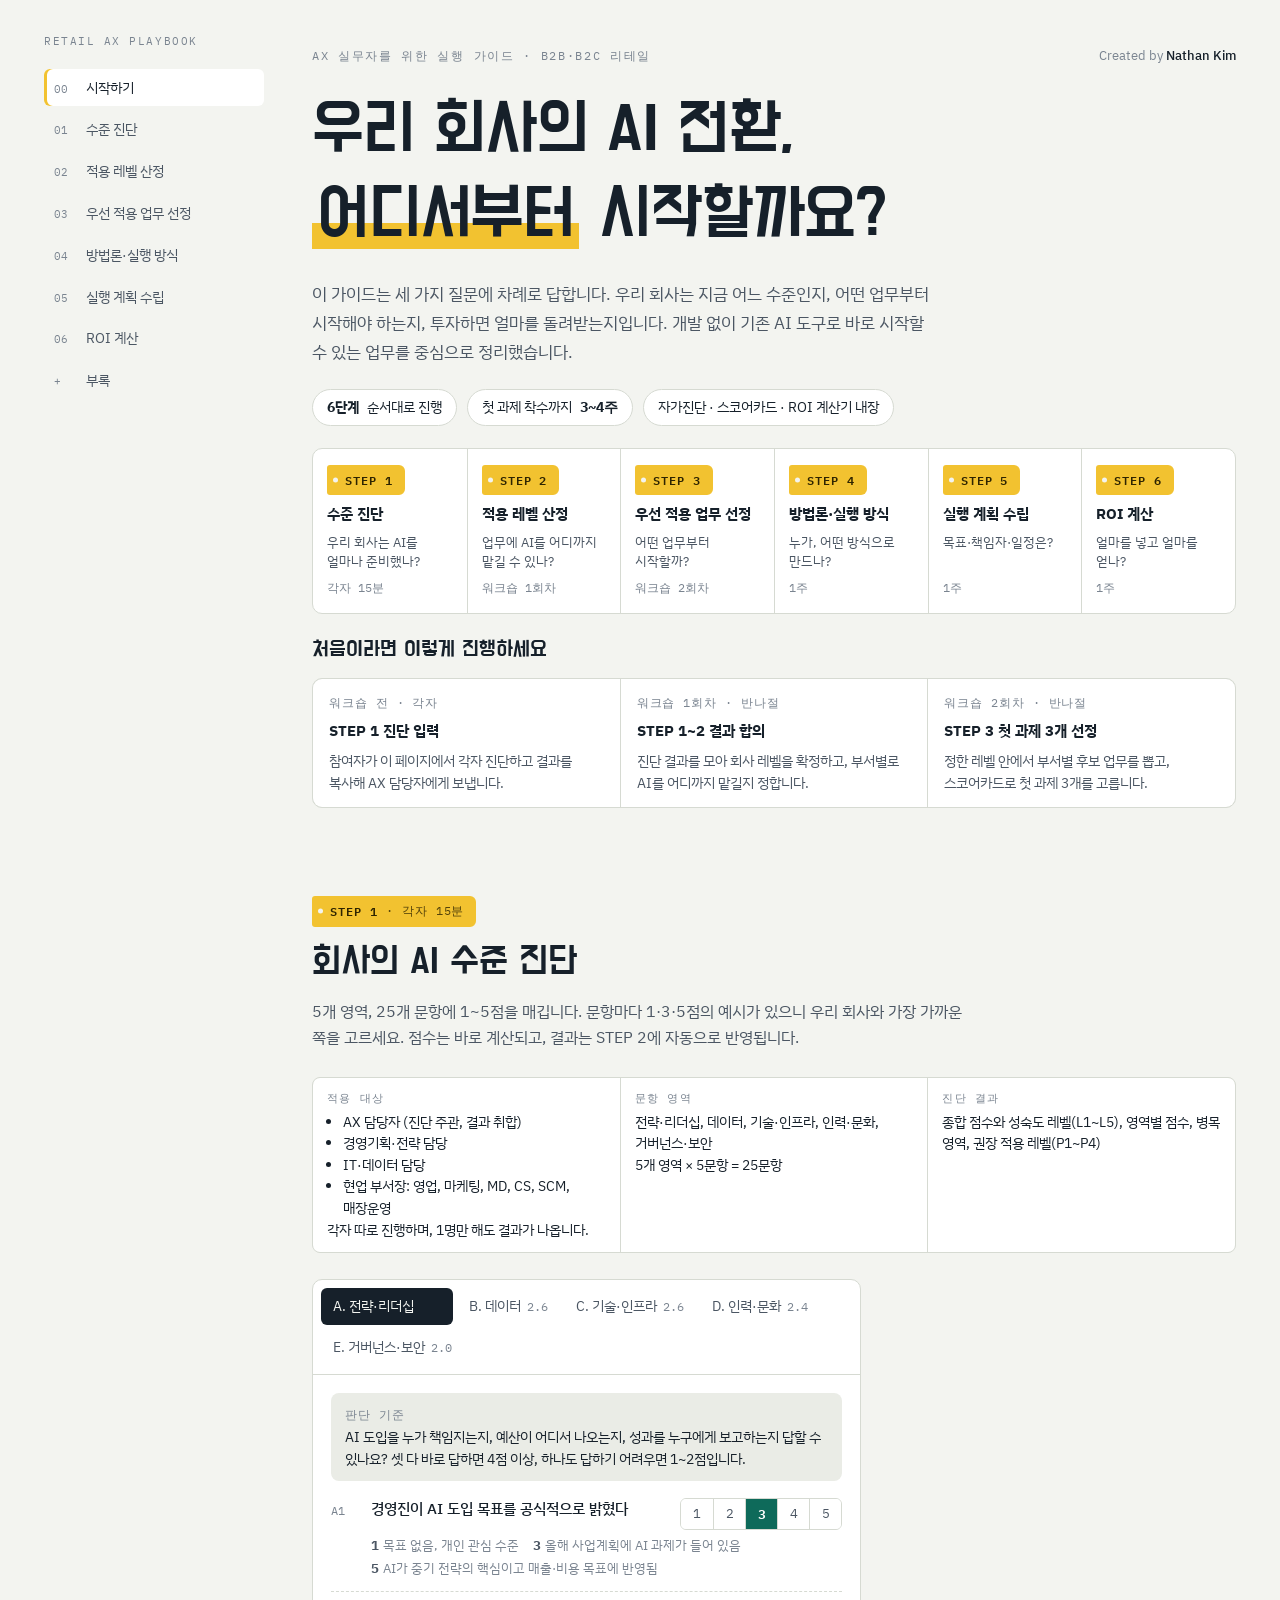
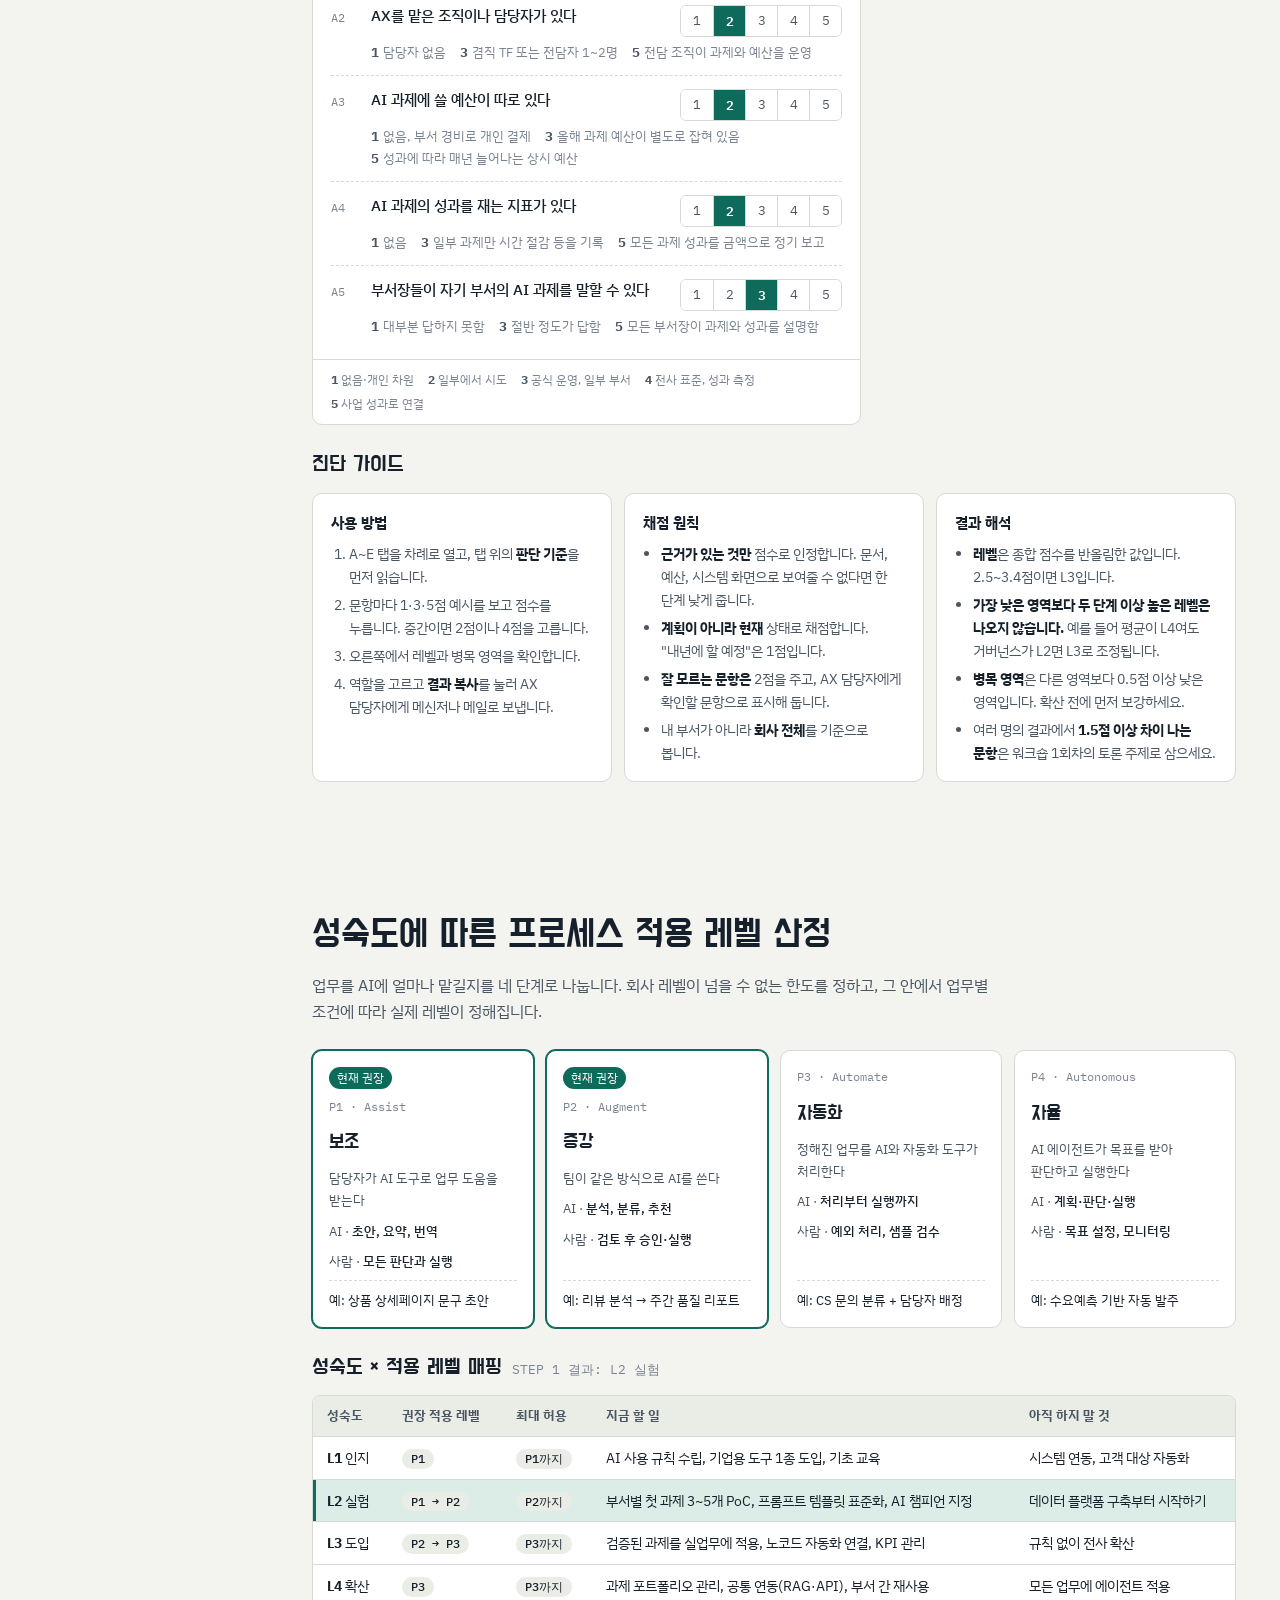
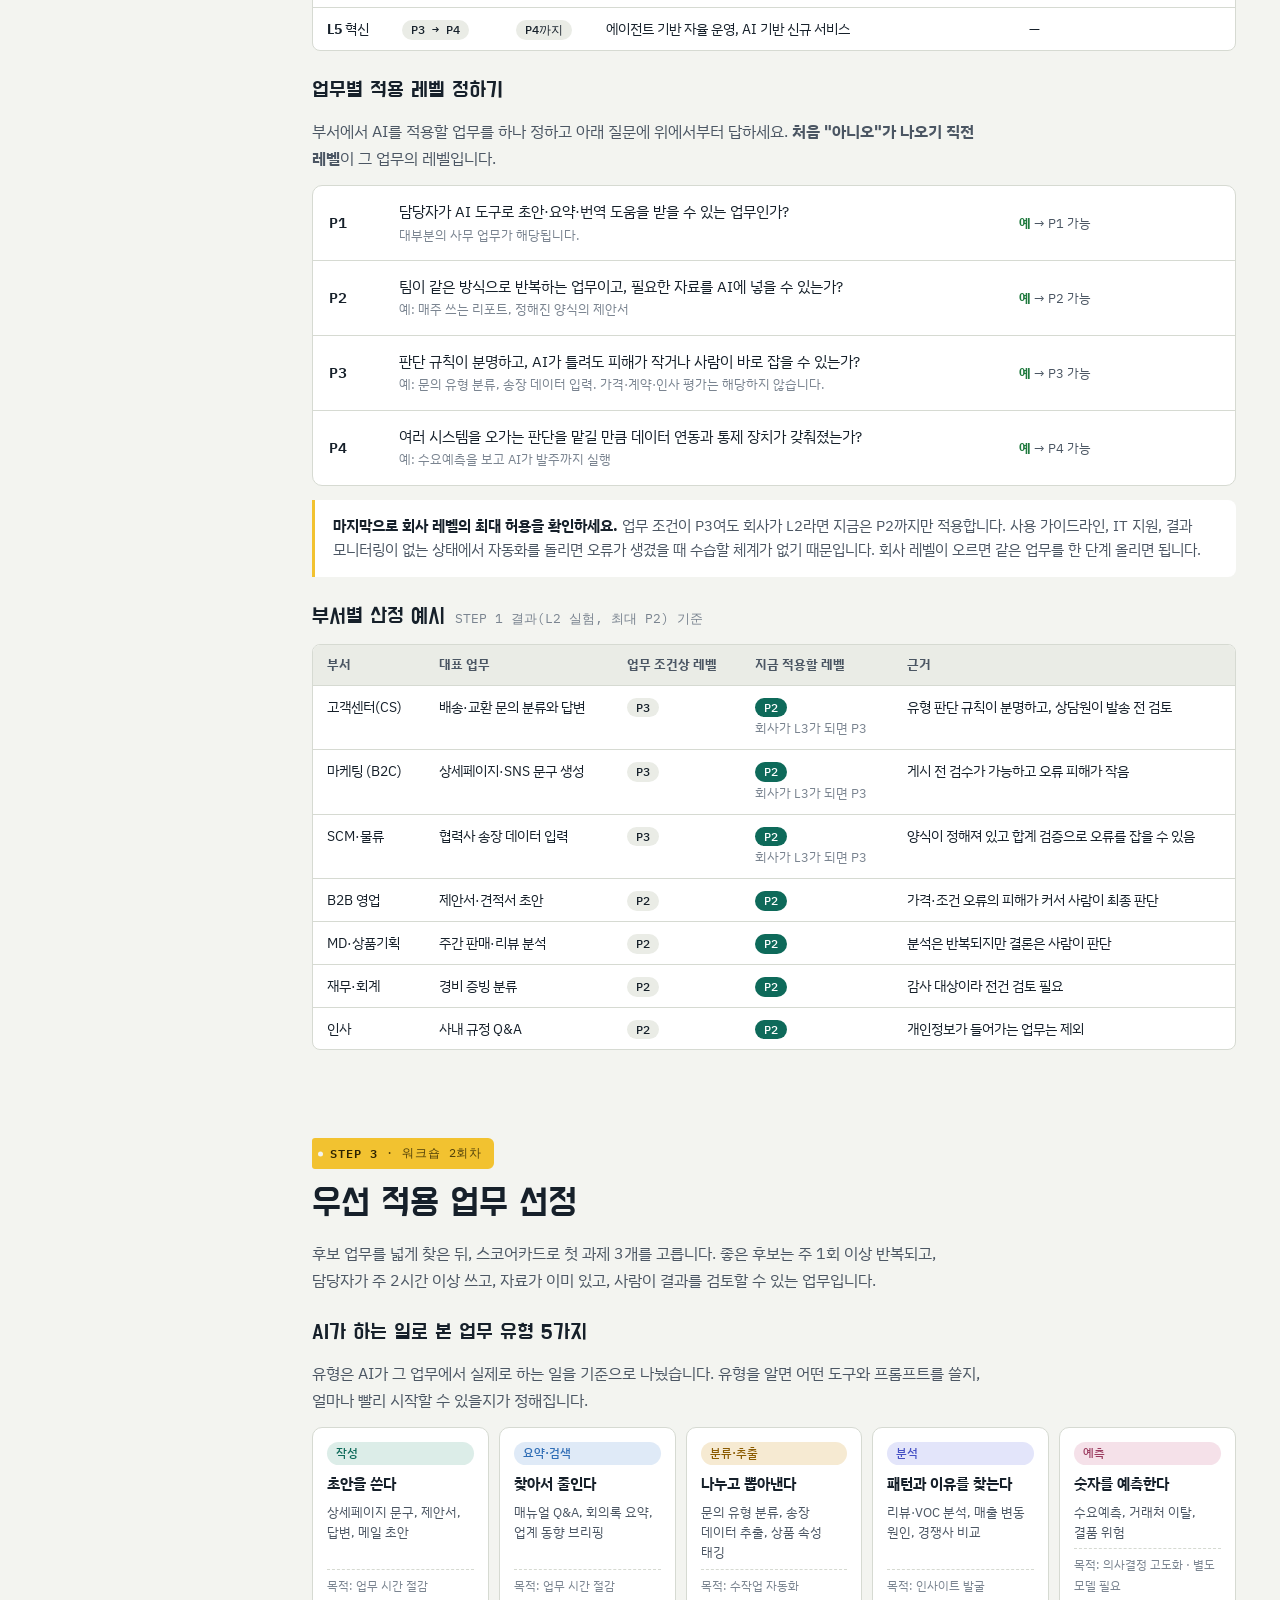
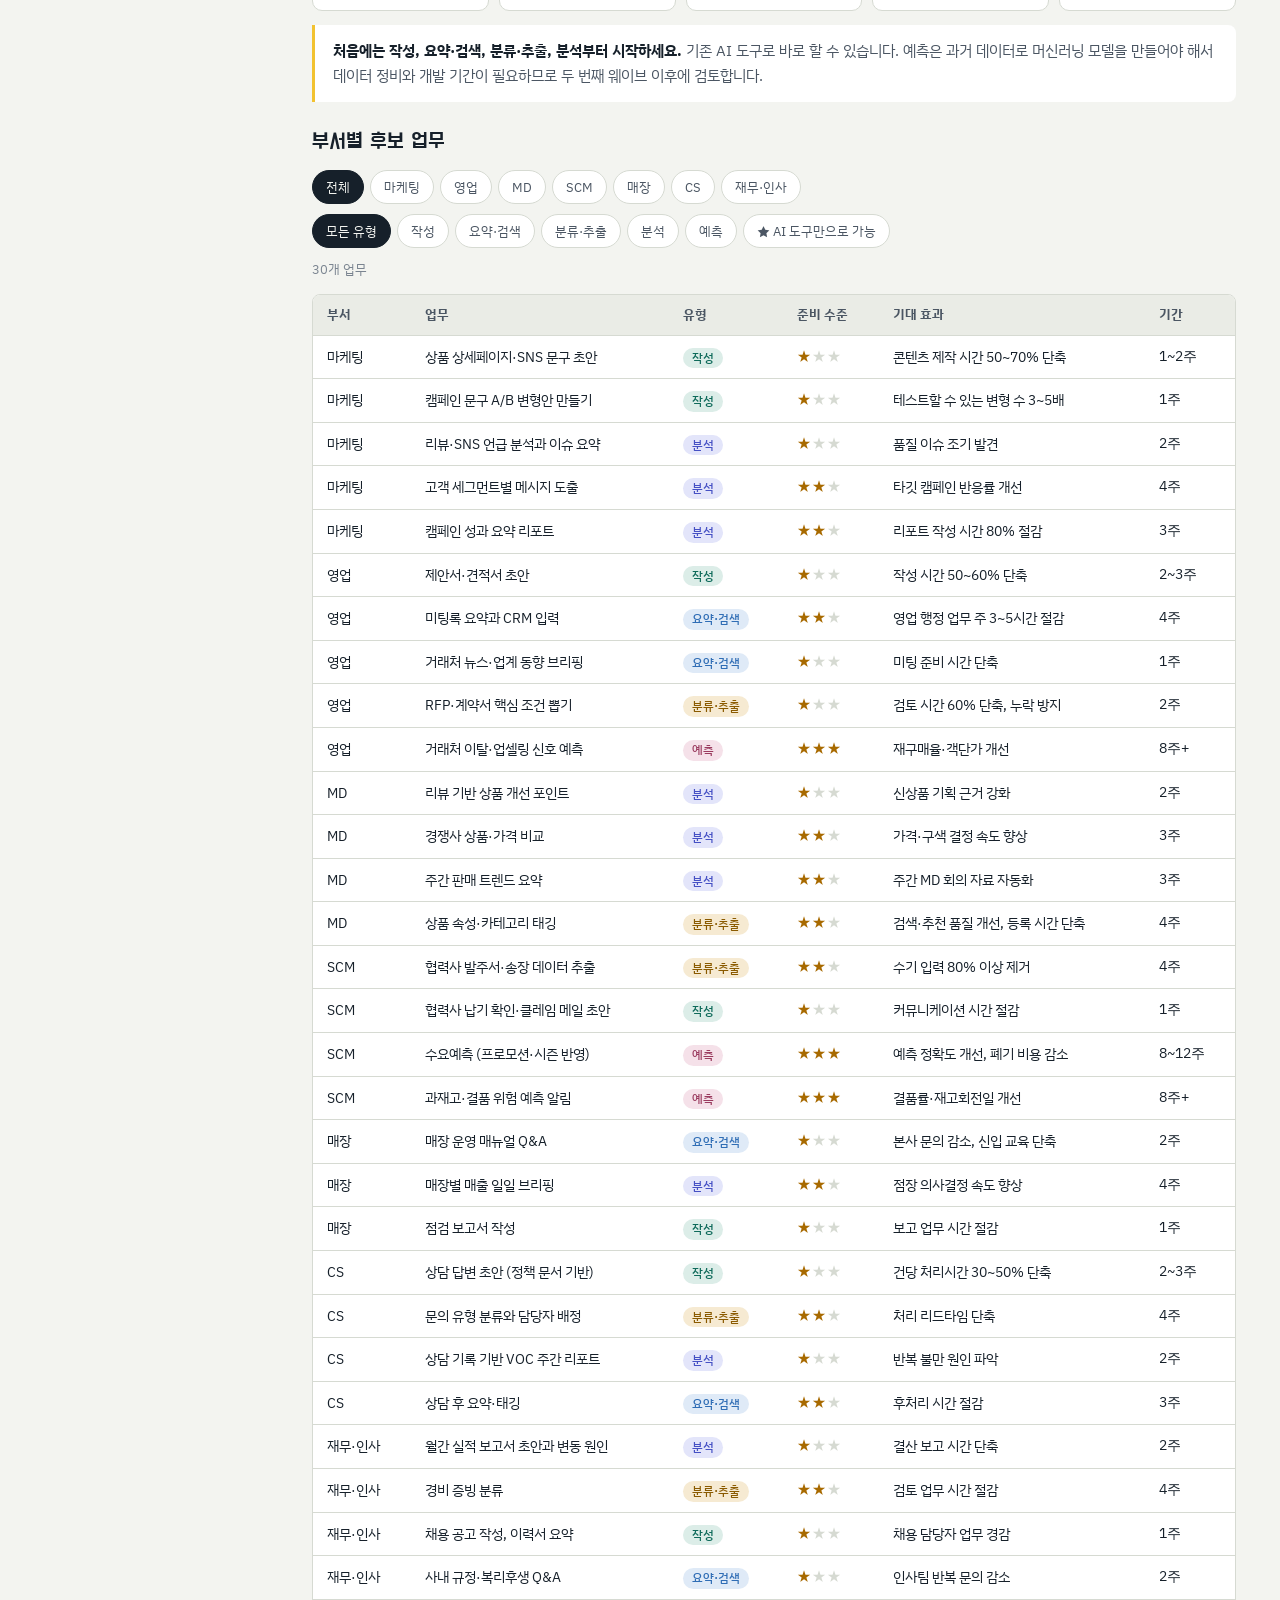
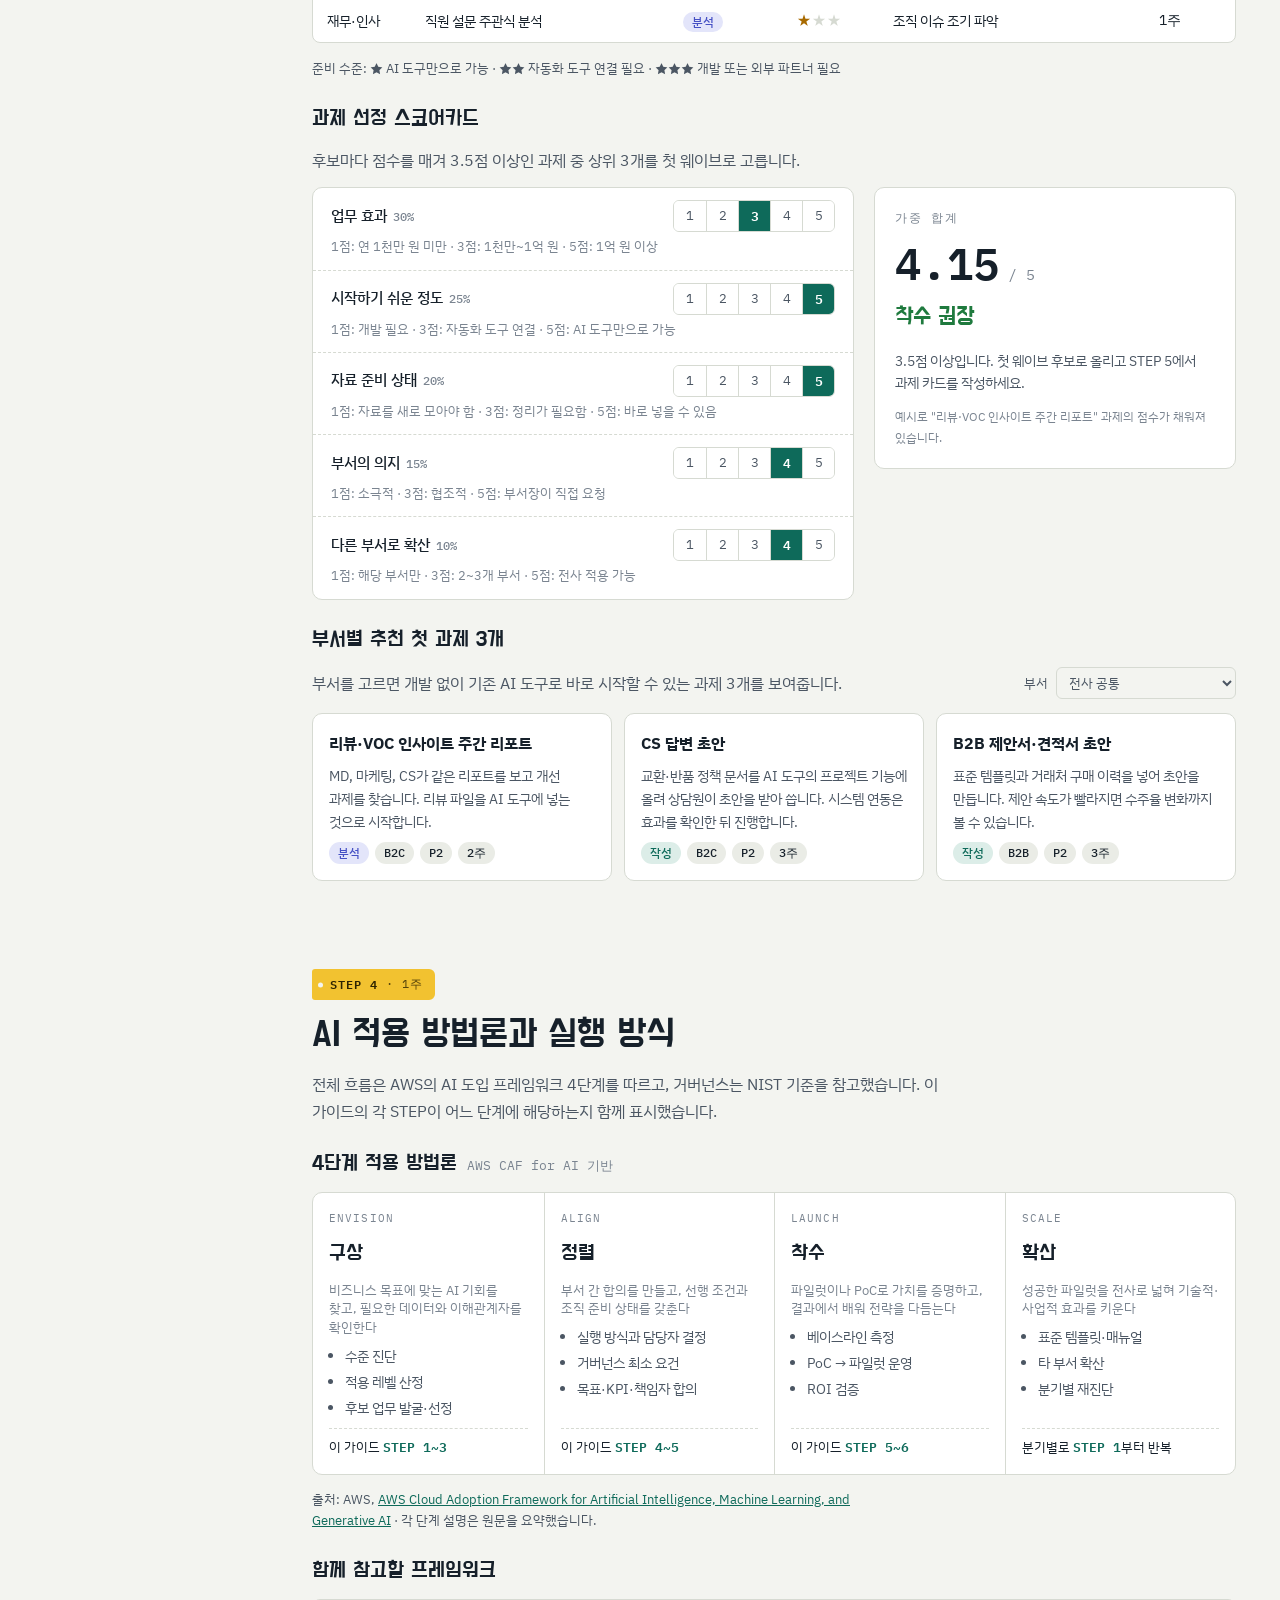
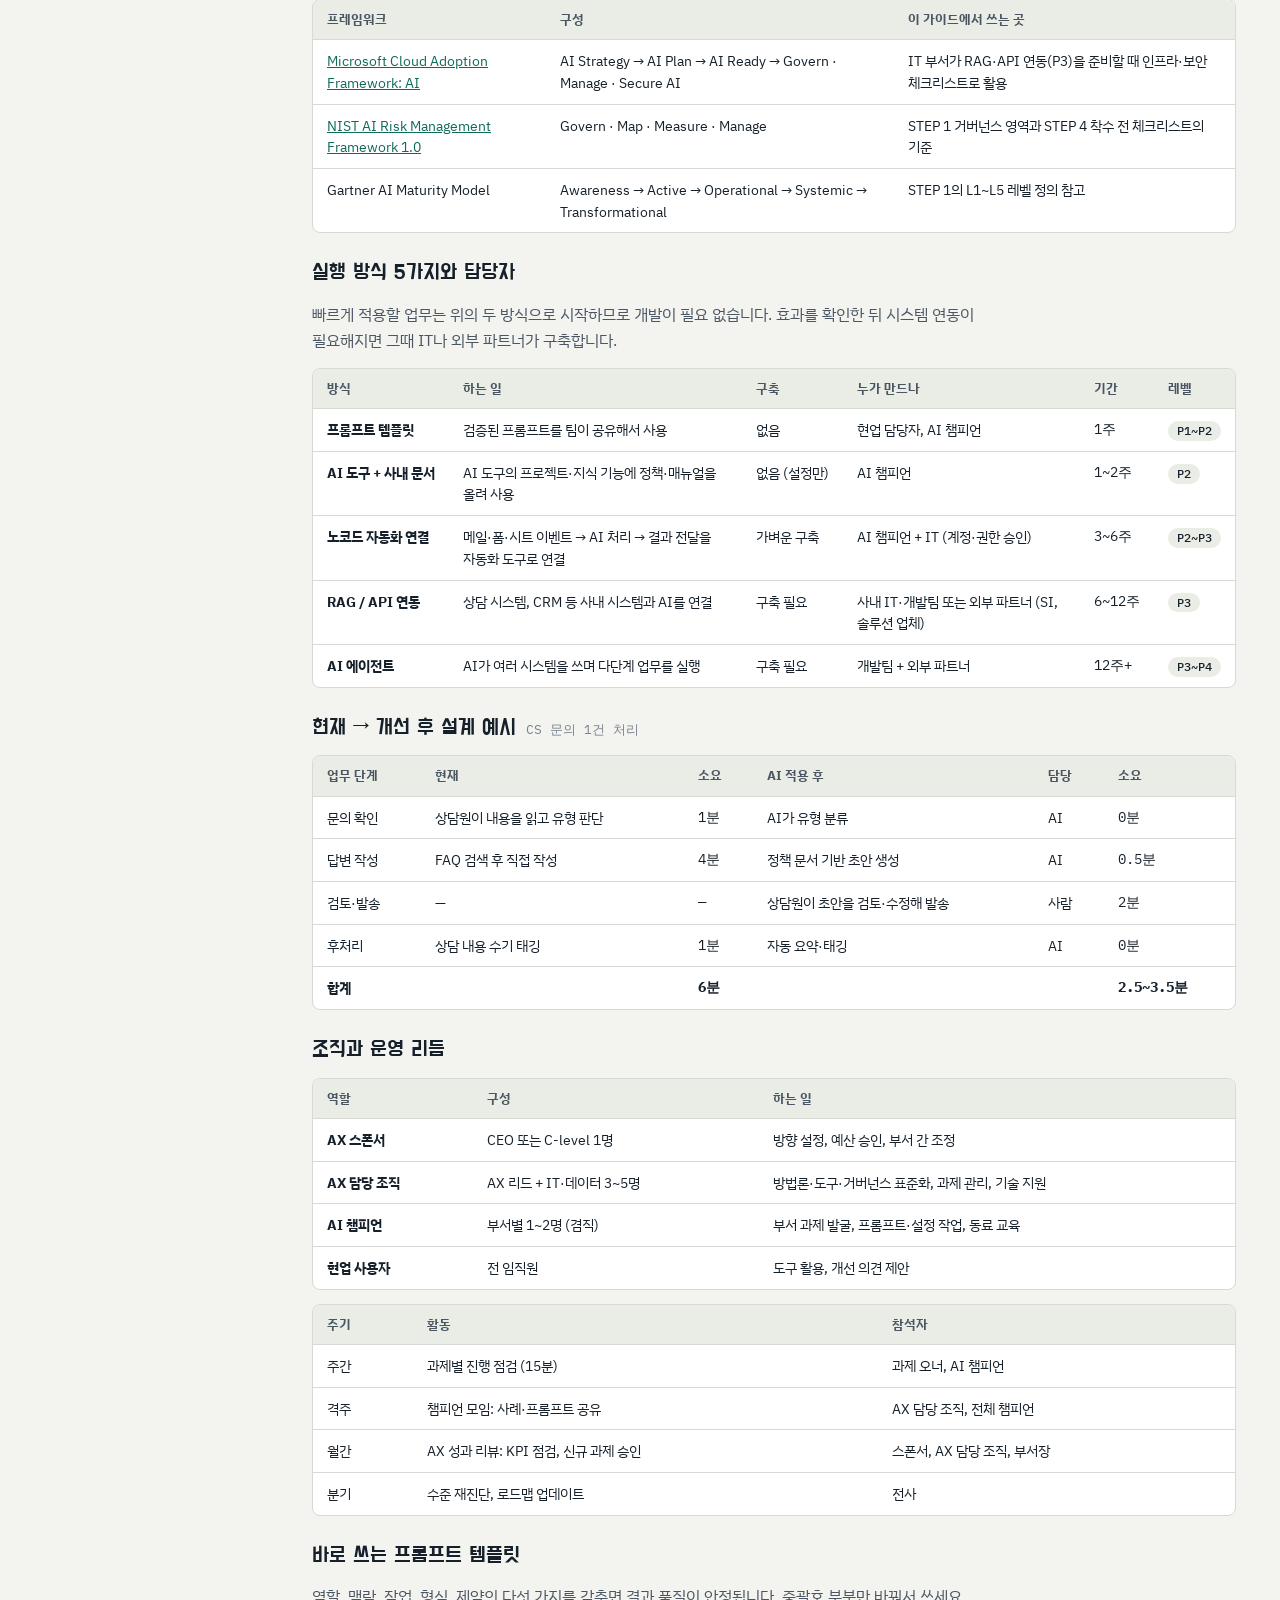
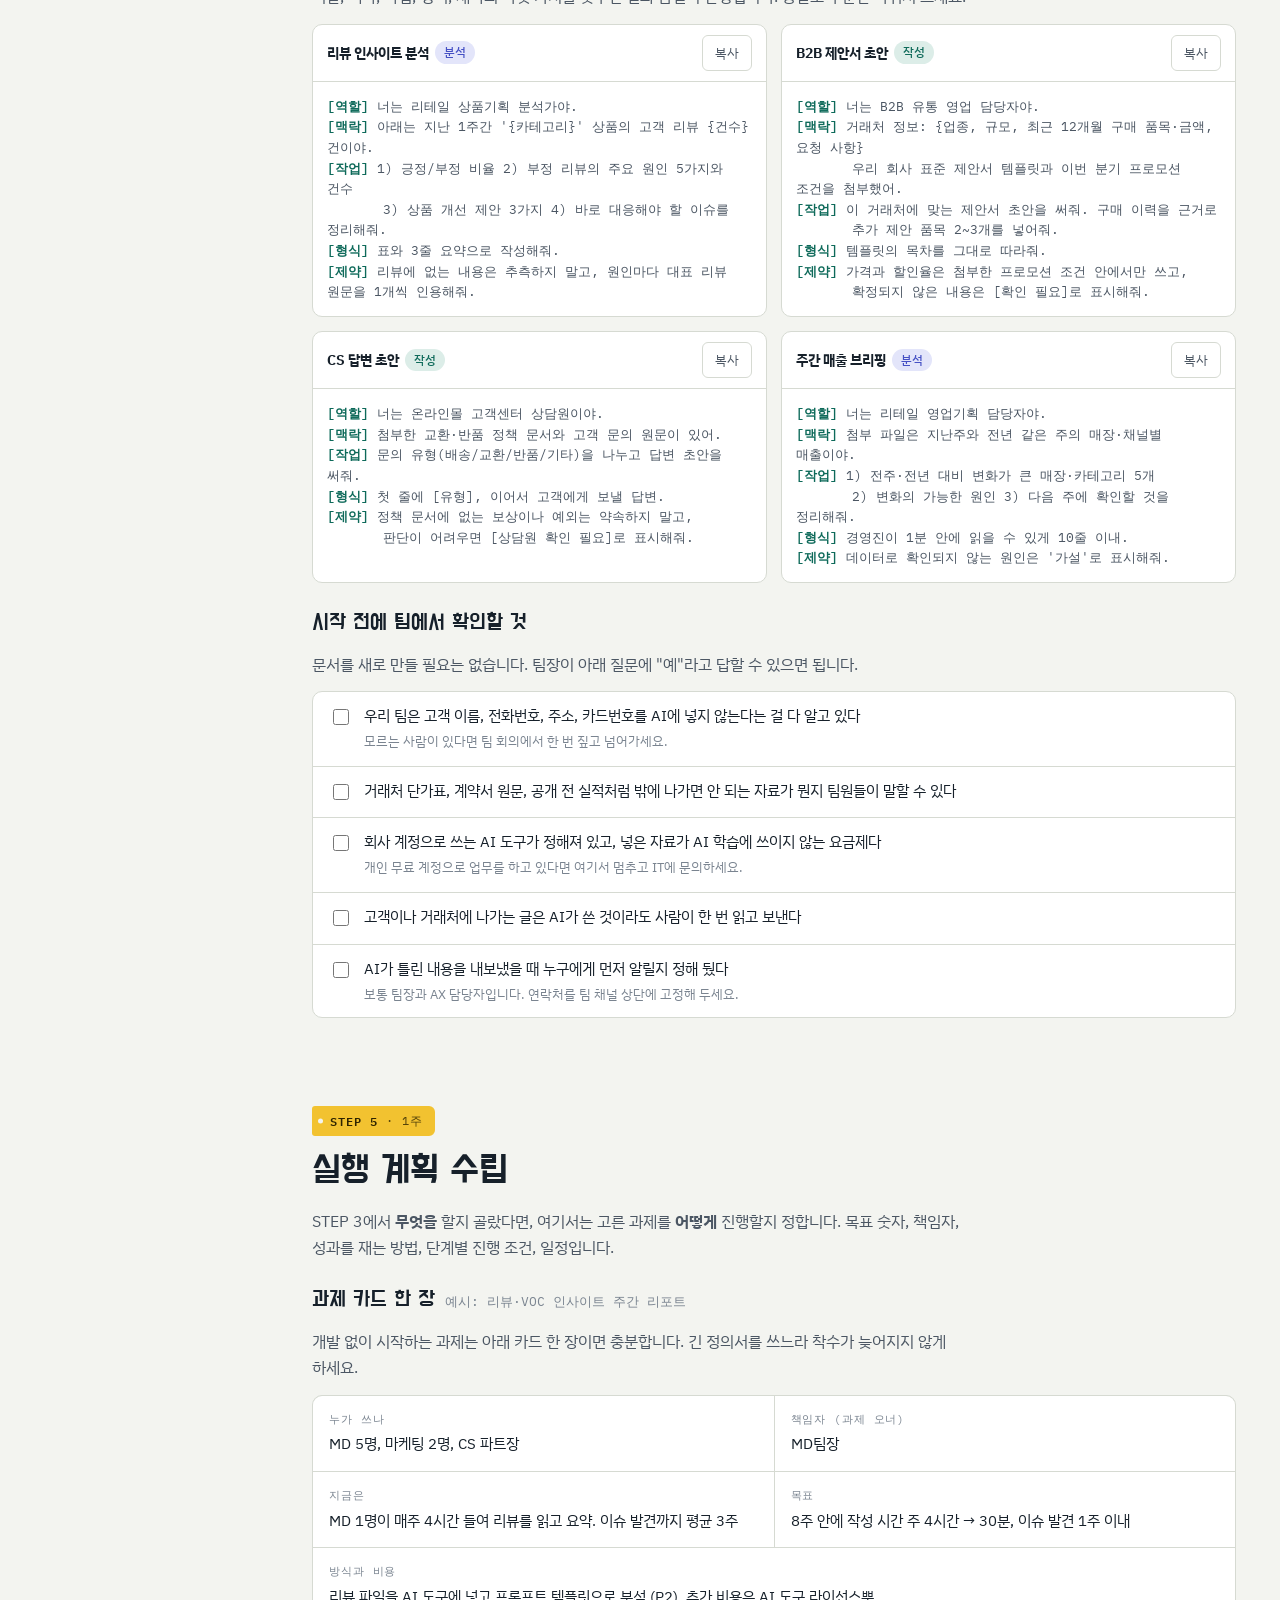
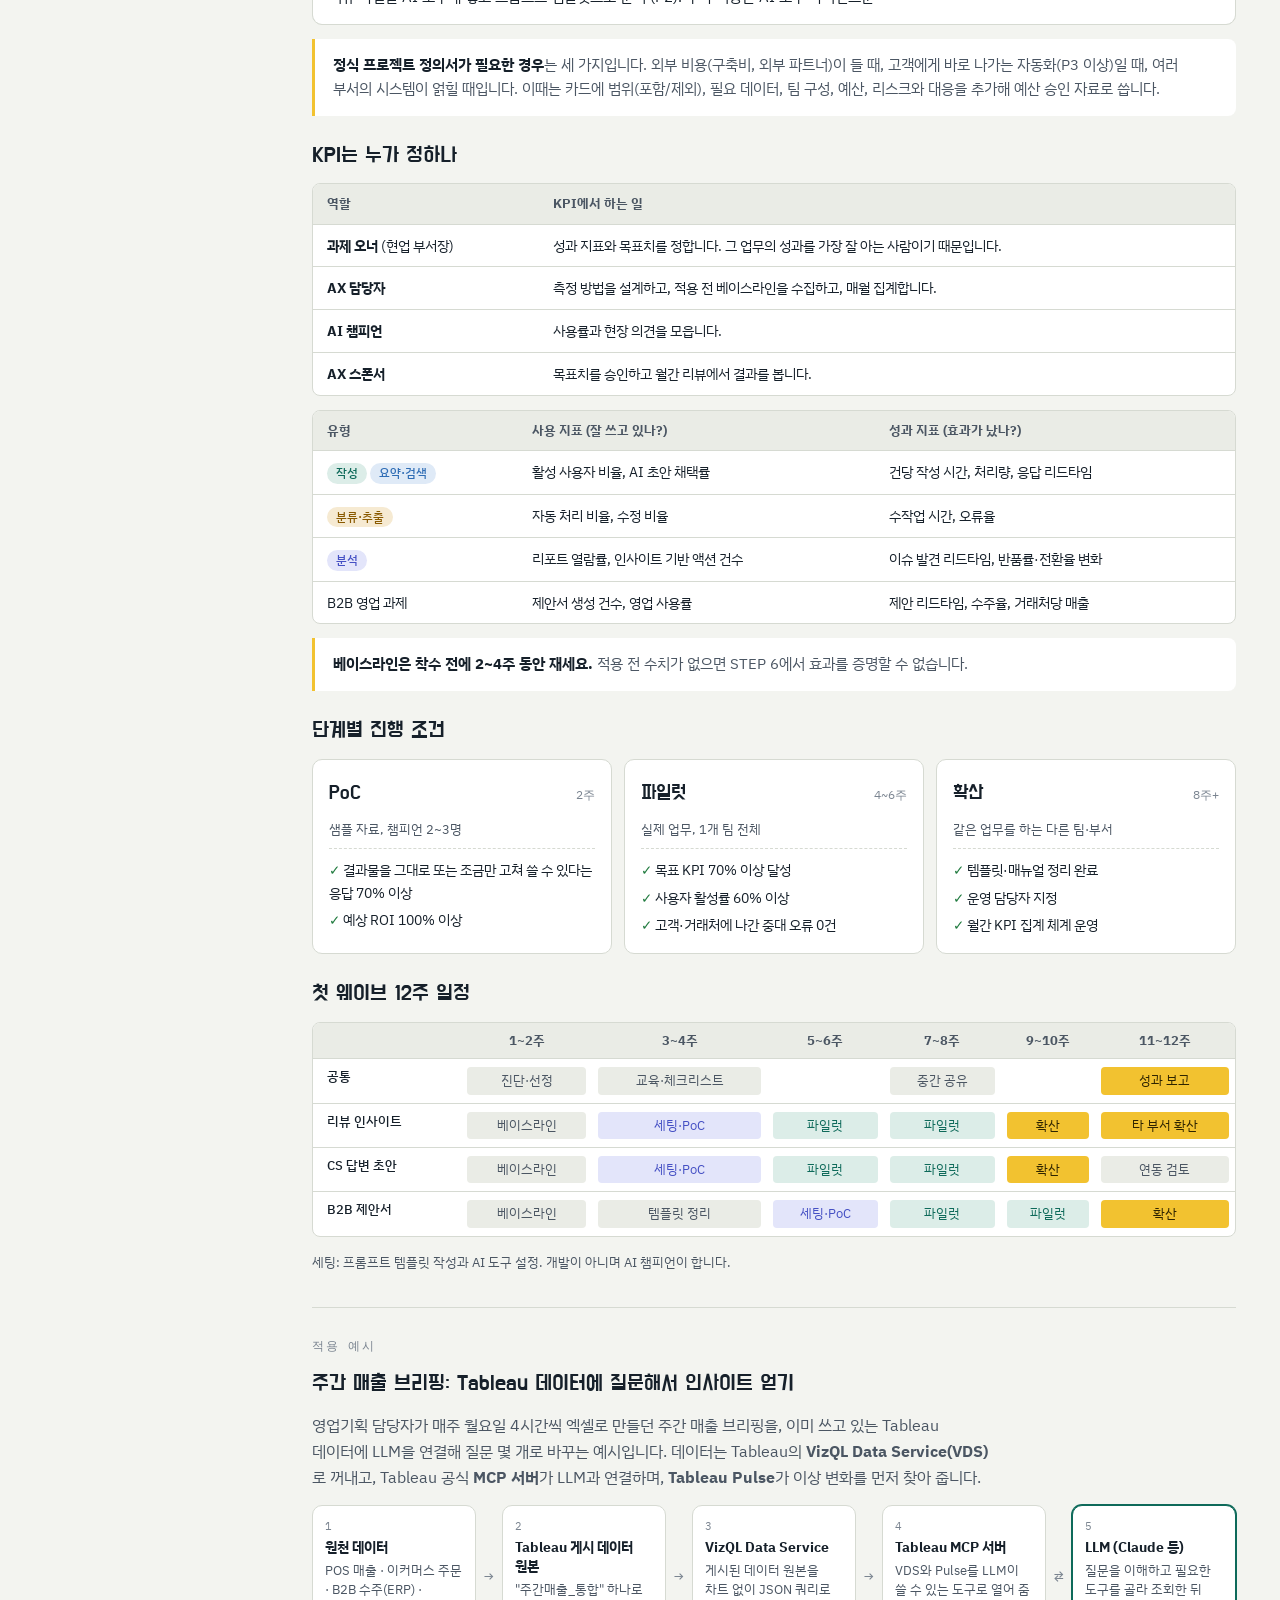
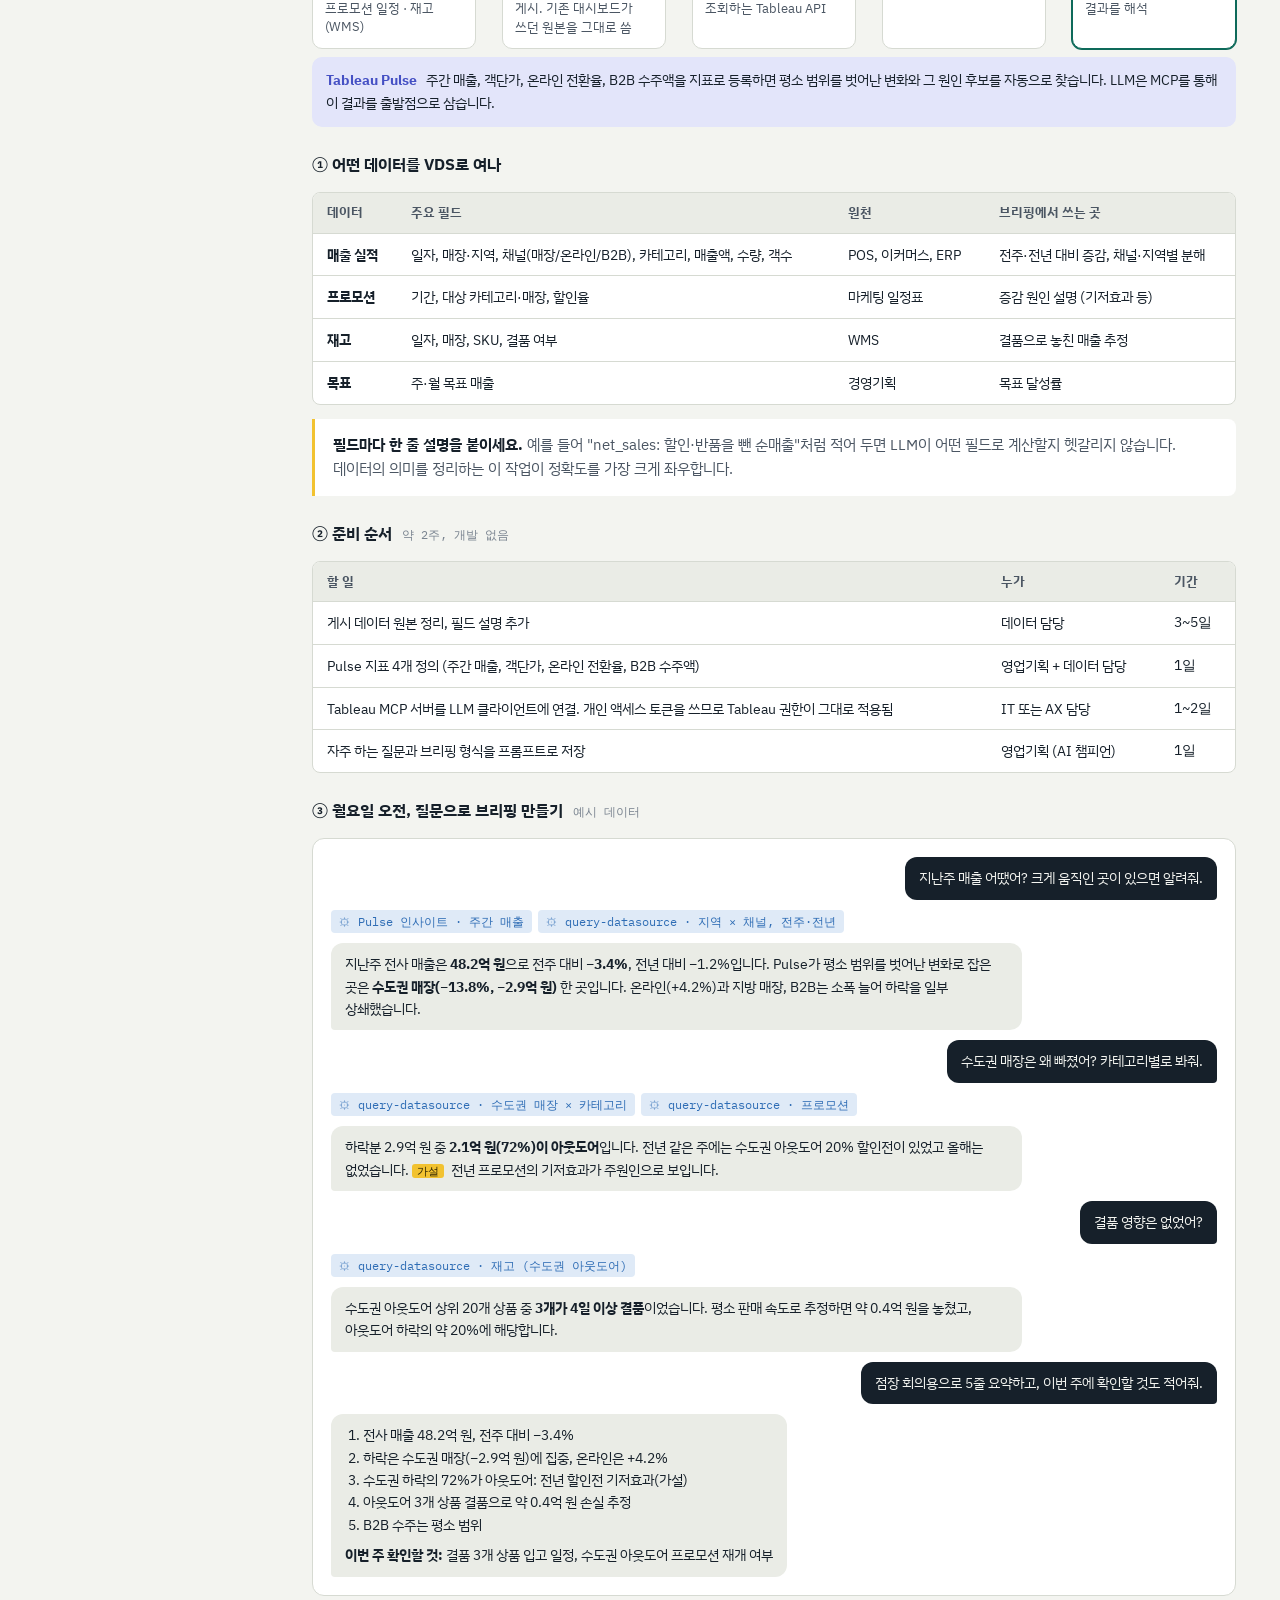
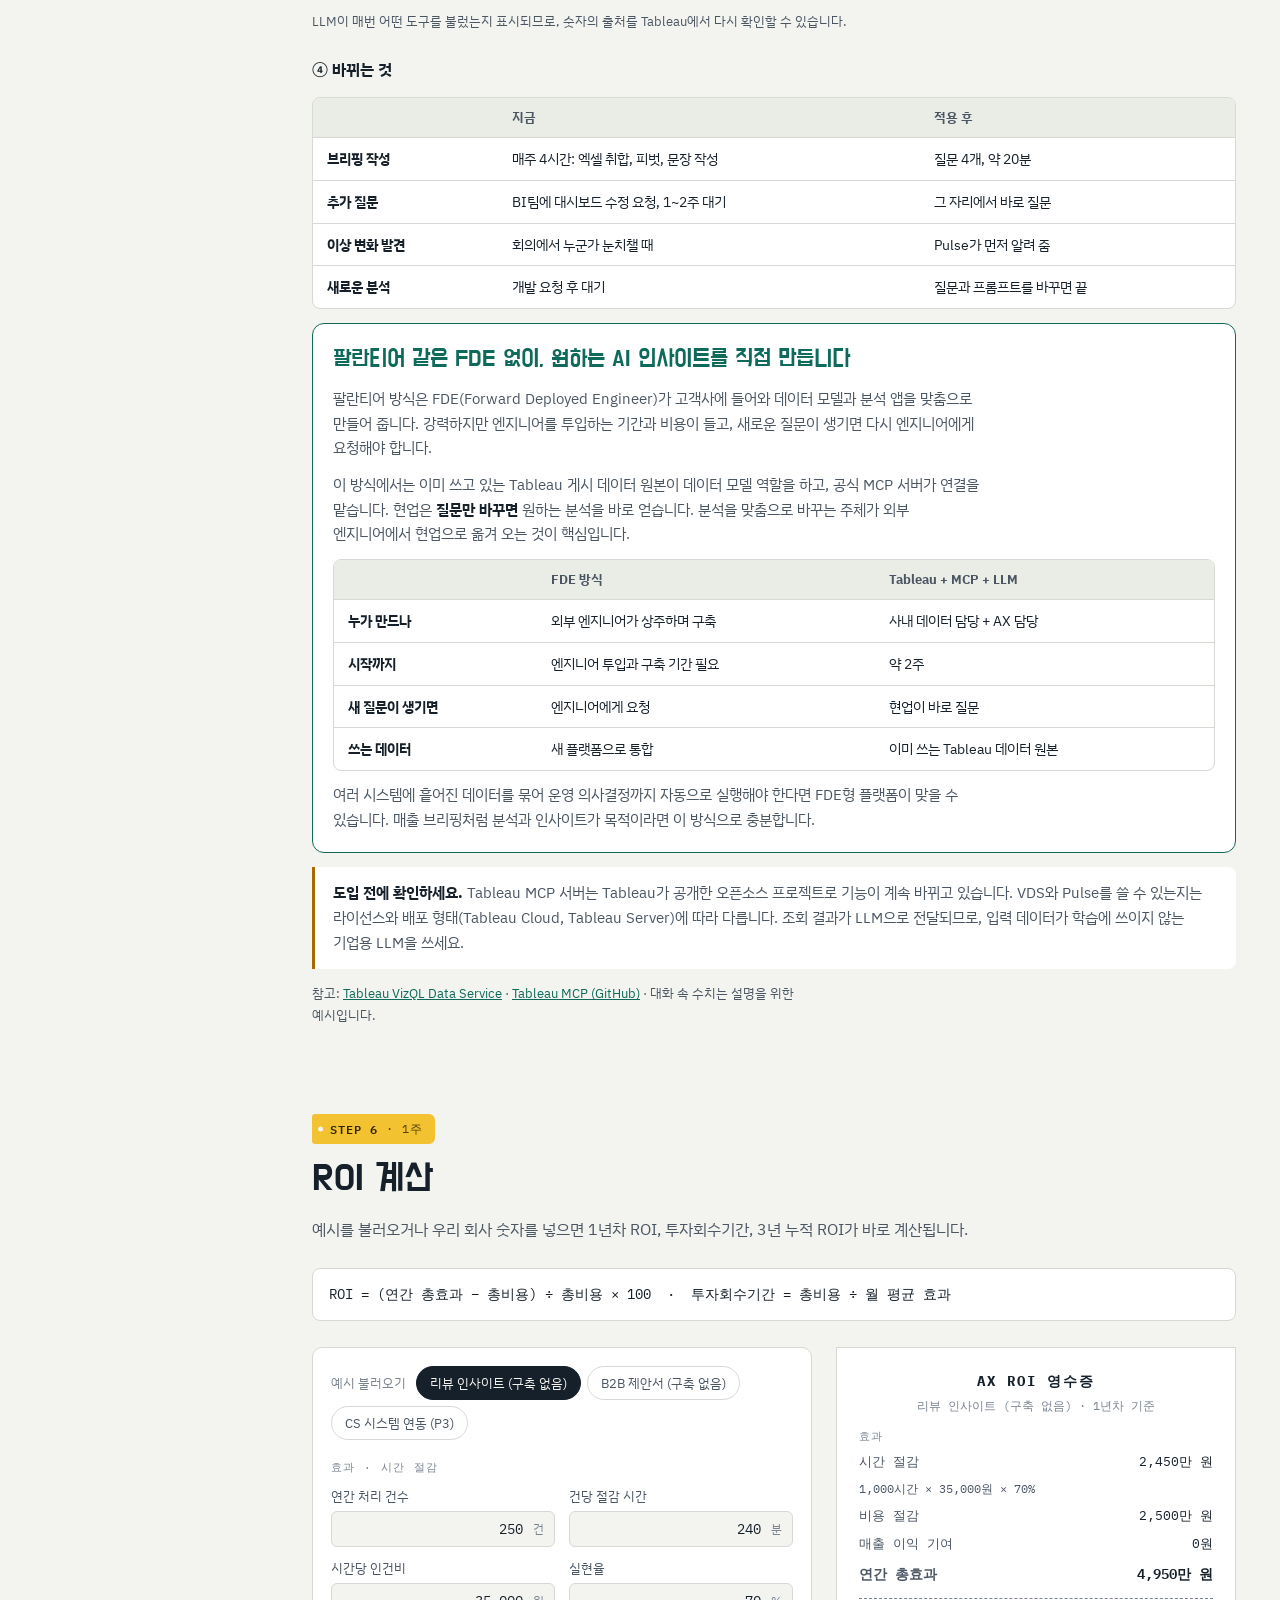
==== index.html @ a4c42c4a "Add retail AX playbook page Co-Authored-By: Claude Opus 5.5 <noreply@anthropic.com>" ====
<!doctype html>
<html lang="ko">
<head>
<meta charset="utf-8">
<meta name="viewport" content="width=device-width,initial-scale=1,viewport-fit=cover">
<meta name="description" content="B2B·B2C 리테일 기업의 AX 실무자를 위한 6단계 실행 가이드: 수준 진단, 적용 레벨, 우선 적용 업무, 방법론, 실행 계획, ROI 계산">
<meta name="author" content="Nathan Kim">
<style>:root{color-scheme:light;padding-top:env(safe-area-inset-top,0px);padding-bottom:env(safe-area-inset-bottom,0px)}body{margin:0}img{max-width:100%}[hidden]{display:none!important}</style>
<title>리테일 AX 플레이북</title>
<link rel="preconnect" href="https://fonts.googleapis.com">
<link rel="preconnect" href="https://fonts.gstatic.com" crossorigin>
<link rel="stylesheet" href="https://fonts.googleapis.com/css2?family=Do+Hyeon&family=IBM+Plex+Mono:wght@400;600&family=IBM+Plex+Sans+KR:wght@400;500;700&display=swap">
<style>
:root{
  --bg:#F3F4F0; --surface:#FFFFFF; --surface-2:#EAECE6;
  --ink:#16202A; --ink-2:#4B5663; --ink-3:#7A8490; --line:#D6DAD2;
  --accent:#0E6A5A; --accent-ink:#FFFFFF; --accent-soft:#DCEDE8;
  --tag:#F2C230; --tag-ink:#2E2400;
  --c1:#0E6A5A; --c1s:#DCEDE8;
  --c2:#2F6DB5; --c2s:#DFEAF7;
  --c3:#8A5A00; --c3s:#F6EAD2;
  --c4:#4550C4; --c4s:#E3E5FA;
  --c5:#9A3A5E; --c5s:#F5E1E9;
  --good:#1F7A3E; --warn:#A86A00; --bad:#B3362B;
  --receipt:#FFFFFF;
  --display:"Do Hyeon","IBM Plex Sans KR","Apple SD Gothic Neo","Malgun Gothic",sans-serif;
  --body:"IBM Plex Sans KR","Apple SD Gothic Neo","Malgun Gothic",system-ui,sans-serif;
  --mono:"IBM Plex Mono",ui-monospace,"SFMono-Regular",Menlo,monospace;
}
@media (prefers-color-scheme: dark){
  :root:not([data-theme="light"]){
    color-scheme:dark;
    --bg:#0F151B; --surface:#161F28; --surface-2:#1D2833;
    --ink:#E6EBEE; --ink-2:#A3AEB8; --ink-3:#77838E; --line:#2A3642;
    --accent:#4CC2A6; --accent-ink:#06201A; --accent-soft:#143530;
    --tag:#E6B82A; --tag-ink:#231B00;
    --c1:#4CC2A6; --c1s:#143530; --c2:#7DB2F0; --c2s:#1B2E45; --c3:#E0B156; --c3s:#3A2C12; --c4:#9199F2; --c4s:#23284F; --c5:#EB8FB2; --c5s:#3D1F2B;
    --good:#5CC47D; --warn:#E0A43A; --bad:#EF7A6E;
    --receipt:#1A232C;
  }
}
:root[data-theme="dark"]{
  color-scheme:dark;
  --bg:#0F151B; --surface:#161F28; --surface-2:#1D2833;
  --ink:#E6EBEE; --ink-2:#A3AEB8; --ink-3:#77838E; --line:#2A3642;
  --accent:#4CC2A6; --accent-ink:#06201A; --accent-soft:#143530;
  --tag:#E6B82A; --tag-ink:#231B00;
  --c1:#4CC2A6; --c1s:#143530; --c2:#7DB2F0; --c2s:#1B2E45; --c3:#E0B156; --c3s:#3A2C12; --c4:#9199F2; --c4s:#23284F; --c5:#EB8FB2; --c5s:#3D1F2B;
  --good:#5CC47D; --warn:#E0A43A; --bad:#EF7A6E;
  --receipt:#1A232C;
}
*{box-sizing:border-box}
body{background:var(--bg);color:var(--ink);font-family:var(--body);font-size:15.5px;line-height:1.7;word-break:keep-all;overflow-wrap:break-word}
h1,h2,h3{font-family:var(--display);font-weight:400;line-height:1.25;text-wrap:balance;margin:0}
h2{font-size:clamp(28px,4vw,38px)}
h3{font-size:22px}
p{margin:0}
a{color:var(--accent)}
button,select{font:inherit;color:inherit}
:focus-visible{outline:2px solid var(--accent);outline-offset:2px}
.num{font-family:var(--mono);font-variant-numeric:tabular-nums}
.muted{color:var(--ink-2)}

.shell{display:grid;grid-template-columns:220px minmax(0,1fr);gap:48px;max-width:1240px;margin:0 auto;padding-inline:24px}
nav.toc{position:sticky;top:env(safe-area-inset-top,0px);align-self:start;padding-block:32px;display:flex;flex-direction:column;gap:4px}
.toc .brand{font-family:var(--mono);font-size:11px;letter-spacing:.14em;color:var(--ink-3);text-transform:uppercase;margin-bottom:14px}
.toc a{display:flex;gap:10px;align-items:baseline;text-decoration:none;color:var(--ink-2);padding:7px 10px;border-radius:6px;font-size:14px}
.toc a .n{font-family:var(--mono);font-size:11px;color:var(--ink-3);min-width:22px}
.toc a:hover{background:var(--surface-2);color:var(--ink)}
.toc a.on{background:var(--surface);color:var(--ink);box-shadow:inset 3px 0 0 var(--tag)}
main{padding-block:32px 96px;min-width:0;display:flex;flex-direction:column;gap:88px}

.hero{display:flex;flex-direction:column;gap:22px;padding-top:12px}
.eyebrow{font-family:var(--mono);font-size:12px;letter-spacing:.14em;text-transform:uppercase;color:var(--ink-3)}
.hero h1{font-size:clamp(40px,6.4vw,68px);letter-spacing:-.01em}
.hero h1 em{font-style:normal;background:linear-gradient(transparent 62%,var(--tag) 62%);padding:0 .08em}
.hero .lede{max-width:62ch;color:var(--ink-2);font-size:17px}
.facts{display:flex;flex-wrap:wrap;gap:10px}
.fact{display:flex;gap:8px;align-items:baseline;border:1px solid var(--line);border-radius:999px;padding:6px 14px;font-size:13.5px;background:var(--surface)}
.route{display:grid;grid-template-columns:repeat(6,minmax(0,1fr));border:1px solid var(--line);border-radius:10px;background:var(--surface);overflow:hidden}
.route a{padding:16px 14px;text-decoration:none;color:var(--ink);display:flex;flex-direction:column;gap:6px;border-left:1px solid var(--line)}
.route a:first-child{border-left:0}
.route a:hover{background:var(--surface-2)}
.route .q{font-size:13px;color:var(--ink-2);line-height:1.5}
.route .t{font-weight:700;font-size:15px}
.route .d{font-family:var(--mono);font-size:11.5px;color:var(--ink-3);margin-top:auto}
.plan{display:grid;grid-template-columns:repeat(3,minmax(0,1fr));gap:1px;background:var(--line);border:1px solid var(--line);border-radius:10px;overflow:hidden}
.plan>div{background:var(--surface);padding:14px 16px;display:flex;flex-direction:column;gap:6px}
.plan .when{font-family:var(--mono);font-size:11.5px;letter-spacing:.08em;color:var(--ink-3)}
.plan b{font-size:15px}
.plan p{font-size:13.5px;color:var(--ink-2);line-height:1.6}

.shelftag{position:relative;display:inline-flex;align-items:center;gap:8px;background:var(--tag);color:var(--tag-ink);font-family:var(--mono);font-weight:600;font-size:12px;letter-spacing:.08em;padding:5px 12px 5px 18px;border-radius:3px 6px 6px 3px;align-self:flex-start}
.shelftag::before{content:"";position:absolute;left:6px;top:50%;width:5px;height:5px;border-radius:50%;background:var(--bg);transform:translateY(-50%)}
.shelftag .dur{font-weight:400;opacity:.8}

section.step{display:flex;flex-direction:column;gap:26px;scroll-margin-top:24px}
.step-head{display:flex;flex-direction:column;gap:12px}
.step-head .intro{max-width:68ch;color:var(--ink-2)}
.io{display:grid;grid-template-columns:repeat(3,minmax(0,1fr));gap:1px;background:var(--line);border:1px solid var(--line);border-radius:8px;overflow:hidden;font-size:13.5px}
.io div{background:var(--surface);padding:12px 14px;line-height:1.6}
.io span{display:block;font-family:var(--mono);font-size:10.5px;letter-spacing:.12em;color:var(--ink-3);margin-bottom:4px}
.io ul{margin:0;padding-left:16px}

.sub{display:flex;flex-direction:column;gap:14px}
.sub>h3{display:flex;gap:10px;align-items:baseline;flex-wrap:wrap}
.sub>h3 .k{font-family:var(--mono);font-size:13px;color:var(--ink-3);font-weight:400}
.sub>p{max-width:68ch;color:var(--ink-2)}

.tw{overflow-x:auto;border:1px solid var(--line);border-radius:8px;background:var(--surface)}
table{border-collapse:collapse;width:100%;font-size:14px;line-height:1.55}
th,td{text-align:left;vertical-align:top;padding:10px 14px;border-bottom:1px solid var(--line)}
th{font-weight:700;font-size:12.5px;color:var(--ink-2);background:var(--surface-2);white-space:nowrap}
tr:last-child td{border-bottom:0}
td.nw{white-space:nowrap}
tr.hl td{background:var(--accent-soft)}
tr.hl td:first-child{box-shadow:inset 3px 0 0 var(--accent)}

.note{border-left:3px solid var(--tag);background:var(--surface);padding:14px 18px;border-radius:0 8px 8px 0;font-size:14.5px;color:var(--ink-2);display:flex;flex-direction:column;gap:6px}
.note b{color:var(--ink)}
.note.warn{border-left-color:var(--warn)}
.note ul{margin:0;padding-left:18px}

.pill{display:inline-block;font-size:12px;font-weight:500;padding:1px 9px;border-radius:999px;white-space:nowrap}
.pill.lv{background:var(--surface-2);color:var(--ink);font-family:var(--mono);font-size:11.5px}
.pill.lv.on{background:var(--accent);color:var(--accent-ink)}
.pt-write{background:var(--c1s);color:var(--c1)}
.pt-search{background:var(--c2s);color:var(--c2)}
.pt-extract{background:var(--c3s);color:var(--c3)}
.pt-analyze{background:var(--c4s);color:var(--c4)}
.pt-predict{background:var(--c5s);color:var(--c5)}
.stars{font-family:var(--mono);letter-spacing:1px;color:var(--warn);white-space:nowrap}
.stars i{font-style:normal;color:var(--line)}

/* Diagnosis */
.tool{display:grid;grid-template-columns:minmax(0,1.55fr) minmax(0,1fr);gap:20px;align-items:start}
.panel{background:var(--surface);border:1px solid var(--line);border-radius:10px}
.tabs{display:flex;flex-wrap:wrap;gap:4px;padding:8px;border-bottom:1px solid var(--line)}
.tabs button{border:0;background:transparent;padding:7px 12px;border-radius:6px;font-size:13.5px;cursor:pointer;color:var(--ink-2);white-space:nowrap;display:flex;gap:6px;align-items:baseline}
.tabs button .s{font-family:var(--mono);font-size:11.5px;color:var(--ink-3)}
.tabs button[aria-selected="true"]{background:var(--ink);color:var(--bg)}
.tabs button[aria-selected="true"] .s{color:var(--bg);opacity:.75}
.qs{padding:6px 18px 10px}
.criterion{margin:12px 0 4px;padding:12px 14px;background:var(--surface-2);border-radius:8px;font-size:13.5px;line-height:1.6}
.criterion b{display:block;font-size:12px;font-family:var(--mono);letter-spacing:.08em;color:var(--ink-3);font-weight:400;margin-bottom:2px}
.qrow{display:grid;grid-template-columns:30px minmax(0,1fr) auto;gap:6px 10px;align-items:start;padding:13px 0;border-bottom:1px dashed var(--line)}
.qrow:last-child{border-bottom:0}
.qrow .id{font-family:var(--mono);font-size:12px;color:var(--ink-3);padding-top:3px}
.qrow .txt{font-size:14.5px;line-height:1.5;font-weight:500}
.anc{grid-column:2/-1;display:flex;flex-wrap:wrap;gap:4px 14px;font-size:12.5px;color:var(--ink-3);line-height:1.5}
.anc span b{font-family:var(--mono);color:var(--ink-2);margin-right:4px}
.seg{display:inline-flex;border:1px solid var(--line);border-radius:6px;overflow:hidden;flex:none}
.seg button{border:0;border-left:1px solid var(--line);background:var(--surface);width:32px;height:30px;cursor:pointer;font-family:var(--mono);font-size:13px;color:var(--ink-2)}
.seg button:first-child{border-left:0}
.seg button:hover{background:var(--surface-2)}
.seg button[aria-pressed="true"]{background:var(--accent);color:var(--accent-ink);font-weight:600}
.scale-key{font-size:12px;color:var(--ink-3);padding:10px 18px;border-top:1px solid var(--line);display:flex;flex-wrap:wrap;gap:4px 14px}
.scale-key b{font-family:var(--mono);color:var(--ink-2)}

.result{padding:20px;display:flex;flex-direction:column;gap:16px;position:sticky;top:16px}
.bigscore{font-family:var(--mono);font-size:44px;line-height:1;font-weight:600;white-space:nowrap}
.bigscore small{font-size:15px;color:var(--ink-3);font-weight:400}
.lvname .l{font-family:var(--display);font-size:24px;line-height:1.2}
.lvname .d{font-size:13px;color:var(--ink-2)}
.bars{display:flex;flex-direction:column;gap:9px}
.bar{display:grid;grid-template-columns:88px minmax(0,1fr) 34px;gap:10px;align-items:center;font-size:13px}
.track{position:relative;height:10px;background:var(--surface-2);border-radius:5px}
.fill{position:absolute;inset:0 auto 0 0;border-radius:5px;background:var(--accent);transition:width .3s}
.bar.min .fill{background:var(--bad)}
.bar .v{font-family:var(--mono);text-align:right;font-size:12.5px}
.axis{display:grid;grid-template-columns:88px minmax(0,1fr) 34px;gap:10px;font-family:var(--mono);font-size:10.5px;color:var(--ink-3)}
.axis .ticks{display:flex;justify-content:space-between}
.ladder{display:grid;grid-template-columns:repeat(5,1fr);gap:4px}
.ladder div{border:1px solid var(--line);border-radius:6px;padding:6px 4px;text-align:center;font-size:11.5px;line-height:1.3;color:var(--ink-3)}
.ladder div b{display:block;font-family:var(--mono);font-size:12px}
.ladder div.on{background:var(--ink);border-color:var(--ink);color:var(--bg)}
.callout{font-size:13.5px;background:var(--surface-2);border-radius:8px;padding:12px 14px;color:var(--ink-2);display:flex;flex-direction:column;gap:6px}
.callout b{color:var(--ink)}
.callout.cap{background:transparent;border:1px dashed var(--warn)}
.row-actions{display:flex;justify-content:space-between;align-items:center;gap:8px;flex-wrap:wrap}
.linkbtn{border:1px solid var(--line);background:transparent;border-radius:6px;padding:6px 12px;font-size:13px;cursor:pointer;color:var(--ink-2)}
.linkbtn:hover{background:var(--surface-2);color:var(--ink)}
.linkbtn.primary{background:var(--ink);color:var(--bg);border-color:var(--ink)}
.role{display:flex;gap:8px;align-items:center;font-size:13px;color:var(--ink-2)}
.role select{border:1px solid var(--line);background:var(--bg);border-radius:6px;padding:5px 8px;font-size:13px}
.example-flag{font-size:12px;color:var(--ink-3)}

.guide{display:grid;grid-template-columns:repeat(3,minmax(0,1fr));gap:12px}
.guide>div{background:var(--surface);border:1px solid var(--line);border-radius:10px;padding:16px 18px;display:flex;flex-direction:column;gap:8px}
.guide h4{margin:0;font-size:15px}
.guide ol,.guide ul{margin:0;padding-left:18px;font-size:13.5px;color:var(--ink-2);display:flex;flex-direction:column;gap:5px}
.guide b{color:var(--ink)}

/* Step 2 */
.plevels{display:grid;grid-template-columns:repeat(4,minmax(0,1fr));gap:12px}
.plv{background:var(--surface);border:1px solid var(--line);border-radius:10px;padding:16px;display:flex;flex-direction:column;gap:8px}
.plv .code{font-family:var(--mono);font-size:12px;color:var(--ink-3)}
.plv h4{margin:0;font-family:var(--display);font-weight:400;font-size:20px}
.plv .row{font-size:13px;color:var(--ink-2)}
.plv .row b{color:var(--ink);font-weight:500}
.plv .ex{margin-top:auto;font-size:13px;border-top:1px dashed var(--line);padding-top:8px}
.plv.rec{border-color:var(--accent);box-shadow:0 0 0 1px var(--accent)}
.plv .badge{align-self:flex-start;font-size:11.5px;background:var(--accent);color:var(--accent-ink);padding:1px 8px;border-radius:999px}
.ladderq{display:flex;flex-direction:column;border:1px solid var(--line);border-radius:10px;background:var(--surface);overflow:hidden}
.ladderq>div{display:grid;grid-template-columns:56px minmax(0,1fr) minmax(0,200px);gap:14px;align-items:center;padding:14px 16px;border-top:1px solid var(--line)}
.ladderq>div:first-child{border-top:0}
.ladderq .p{font-family:var(--mono);font-weight:600;font-size:15px}
.ladderq .qq{font-size:14.5px}
.ladderq .qq small{display:block;font-size:12.5px;color:var(--ink-3)}
.ladderq .yes{font-size:13px;color:var(--ink-2)}
.ladderq .yes b{color:var(--good)}

/* Step 3 */
.ptypes{display:grid;grid-template-columns:repeat(5,minmax(0,1fr));gap:10px}
.ptype{background:var(--surface);border:1px solid var(--line);border-radius:10px;padding:14px;display:flex;flex-direction:column;gap:6px}
.ptype h4{margin:0;font-size:15px}
.ptype p{font-size:13px;color:var(--ink-2);line-height:1.55}
.ptype .goal{margin-top:auto;font-size:12px;color:var(--ink-3);border-top:1px dashed var(--line);padding-top:6px}
.filters{display:flex;flex-direction:column;gap:10px}
.chips{display:flex;flex-wrap:wrap;gap:6px}
.chip{border:1px solid var(--line);background:var(--surface);border-radius:999px;padding:5px 13px;font-size:13px;cursor:pointer;color:var(--ink-2)}
.chip[aria-pressed="true"]{background:var(--ink);border-color:var(--ink);color:var(--bg)}
.count{font-size:13px;color:var(--ink-3)}
.byline{display:flex;justify-content:space-between;align-items:baseline;gap:8px 16px;flex-wrap:wrap}
.author{font-size:13px;color:var(--ink-3)}
.author b{color:var(--ink);font-weight:500}
.starter-head{display:flex;justify-content:space-between;align-items:center;gap:10px 16px;flex-wrap:wrap}
.starter-head select{min-width:180px}
.starter{display:grid;grid-template-columns:repeat(3,minmax(0,1fr));gap:12px}
.starter .card{background:var(--surface);border:1px solid var(--line);border-radius:10px;padding:16px;display:flex;flex-direction:column;gap:8px}
.starter .card h4{margin:0;font-size:16px}
.starter .card p{font-size:13.5px;color:var(--ink-2)}
.starter .card .meta{display:flex;gap:6px;flex-wrap:wrap;margin-top:auto}
.score-tool{display:grid;grid-template-columns:minmax(0,1.5fr) minmax(0,1fr);gap:20px;align-items:start}
.crit{display:grid;grid-template-columns:minmax(0,1fr) auto;gap:4px 12px;padding:12px 18px;border-bottom:1px dashed var(--line);align-items:center}
.crit:last-child{border-bottom:0}
.crit .nm{font-weight:500;font-size:14.5px}
.crit .nm .w{font-family:var(--mono);font-size:12px;color:var(--ink-3);margin-left:6px}
.crit .hint{grid-column:1/-1;font-size:12.5px;color:var(--ink-3)}
.verdict{padding:20px;display:flex;flex-direction:column;gap:12px}
.verdict .state{font-family:var(--display);font-size:24px}
.verdict .state.go{color:var(--good)}
.verdict .state.hold{color:var(--warn)}
.verdict .state.no{color:var(--bad)}

/* Step 4 */
.flow{display:grid;grid-template-columns:repeat(4,minmax(0,1fr));border:1px solid var(--line);border-radius:10px;background:var(--surface);overflow:hidden}
.flow>div{padding:16px;border-left:1px solid var(--line);display:flex;flex-direction:column;gap:8px}
.flow>div:first-child{border-left:0}
.flow .en{font-family:var(--mono);font-size:11px;letter-spacing:.1em;color:var(--ink-3);text-transform:uppercase}
.flow h4{margin:0;font-family:var(--display);font-weight:400;font-size:22px}
.flow .aws{font-size:12.5px;color:var(--ink-3);line-height:1.5}
.flow ul{margin:0;padding-left:16px;font-size:13.5px;color:var(--ink-2);display:flex;flex-direction:column;gap:3px}
.flow .map{margin-top:auto;font-size:12.5px;border-top:1px dashed var(--line);padding-top:8px}
.flow .map b{color:var(--accent);font-family:var(--mono);font-weight:600}
.src{font-size:12.5px;color:var(--ink-3)}
.prompts{display:grid;grid-template-columns:repeat(2,minmax(0,1fr));gap:14px}
.prompt{background:var(--surface);border:1px solid var(--line);border-radius:10px;overflow:hidden;display:flex;flex-direction:column}
.prompt header{display:flex;justify-content:space-between;align-items:center;gap:8px;padding:10px 14px;border-bottom:1px solid var(--line)}
.prompt header b{font-size:14px;display:flex;gap:6px;align-items:center;flex-wrap:wrap}
.prompt pre{margin:0;padding:14px;font-family:var(--mono);font-size:12.5px;line-height:1.65;white-space:pre-wrap;color:var(--ink-2);overflow-x:auto}
.prompt pre .k{color:var(--accent);font-weight:600}
.checks{list-style:none;margin:0;padding:0;display:flex;flex-direction:column;gap:2px;background:var(--surface);border:1px solid var(--line);border-radius:10px}
.checks li{display:flex;gap:12px;align-items:flex-start;font-size:14.5px;padding:12px 16px;border-top:1px solid var(--line)}
.checks li:first-child{border-top:0}
.checks input{margin-top:5px;accent-color:var(--accent);width:16px;height:16px;flex:none}
.checks small{display:block;color:var(--ink-3);font-size:12.5px;margin-top:2px}

/* Step 5 */
.gantt td,.gantt th{text-align:center;padding:8px 6px;font-size:12.5px}
.gantt td:first-child,.gantt th:first-child{text-align:left;padding-left:14px;white-space:nowrap;font-weight:500}
.g{border-radius:4px;padding:4px 6px;display:block;white-space:nowrap}
.g.d{background:var(--surface-2);color:var(--ink-2)}
.g.b{background:var(--c4s);color:var(--c4)}
.g.p{background:var(--accent-soft);color:var(--accent)}
.g.s{background:var(--tag);color:var(--tag-ink)}
.gates{display:grid;grid-template-columns:repeat(3,minmax(0,1fr));gap:12px}
.gate{background:var(--surface);border:1px solid var(--line);border-radius:10px;padding:16px;display:flex;flex-direction:column;gap:8px}
.gate h4{margin:0;font-family:var(--display);font-weight:400;font-size:20px;display:flex;justify-content:space-between;align-items:baseline;gap:8px}
.gate h4 span{font-family:var(--mono);font-size:12px;color:var(--ink-3)}
.gate .scope{font-size:13px;color:var(--ink-2)}
.gate ul{margin:0;padding:0;list-style:none;display:flex;flex-direction:column;gap:5px;font-size:13.5px;border-top:1px dashed var(--line);padding-top:10px}
.gate li::before{content:"✓ ";color:var(--good);font-weight:700}
.card1{display:grid;grid-template-columns:minmax(0,1fr) minmax(0,1fr);gap:1px;background:var(--line);border:1px solid var(--line);border-radius:10px;overflow:hidden}
.card1>div{background:var(--surface);padding:14px 16px;display:flex;flex-direction:column;gap:4px}
.card1 .q{font-family:var(--mono);font-size:11px;letter-spacing:.08em;color:var(--ink-3)}
.card1 .a{font-size:14.5px}
.card1 .wide{grid-column:1/-1}

/* Example */
.example{border-top:1px solid var(--line);padding-top:28px;margin-top:8px}
.example .mini{margin:10px 0 0;font-size:16px;display:flex;gap:10px;align-items:baseline;flex-wrap:wrap}
.example .mini .k{font-family:var(--mono);font-size:12px;color:var(--ink-3);font-weight:400}
.arch{display:grid;grid-template-columns:minmax(0,1fr) auto minmax(0,1fr) auto minmax(0,1fr) auto minmax(0,1fr) auto minmax(0,1fr);gap:8px;align-items:stretch}
.arch .node{background:var(--surface);border:1px solid var(--line);border-radius:10px;padding:12px;display:flex;flex-direction:column;gap:4px;font-size:12.5px;color:var(--ink-2);line-height:1.5}
.arch .node b{color:var(--ink);font-size:14px;line-height:1.35}
.arch .node .no{font-family:var(--mono);font-size:11px;color:var(--ink-3)}
.arch .node.hi{border-color:var(--accent);box-shadow:0 0 0 1px var(--accent)}
.arch .arrow{display:flex;align-items:center;justify-content:center;font-family:var(--mono);color:var(--ink-3);font-size:16px}
.arch .pulse{grid-column:1/-1;background:var(--c4s);color:var(--ink);border-radius:10px;padding:12px 14px;font-size:13.5px}
.arch .pulse b{color:var(--c4);margin-right:6px}
.chat{background:var(--surface);border:1px solid var(--line);border-radius:12px;padding:18px;display:flex;flex-direction:column;gap:10px}
.msg{max-width:78%;padding:10px 14px;border-radius:12px;font-size:14px;line-height:1.6}
.msg.q{align-self:flex-end;background:var(--ink);color:var(--bg);border-bottom-right-radius:4px}
.msg.a{align-self:flex-start;background:var(--surface-2);border-bottom-left-radius:4px}
.msg.a ol{margin:0 0 8px;padding-left:18px}
.tools{align-self:flex-start;display:flex;flex-wrap:wrap;gap:6px}
.tools span{font-family:var(--mono);font-size:11.5px;color:var(--c2);background:var(--c2s);border-radius:4px;padding:2px 8px}
.tools span::before{content:"⚙ ";opacity:.7}
.hyp{font-family:var(--mono);font-size:11px;background:var(--tag);color:var(--tag-ink);border-radius:3px;padding:0 5px;margin-right:4px}
.fde{background:var(--surface);border:1px solid var(--accent);border-radius:12px;padding:20px;display:flex;flex-direction:column;gap:12px}
.fde h4{margin:0;font-family:var(--display);font-weight:400;font-size:24px;line-height:1.3;color:var(--accent);text-wrap:balance}
.fde p{font-size:14.5px;color:var(--ink-2);max-width:72ch}
.fde p b{color:var(--ink)}
@media (max-width:1080px){
  .arch{grid-template-columns:minmax(0,1fr)}
  .arch .arrow{transform:rotate(90deg);height:18px}
}
@media (max-width:560px){.msg{max-width:92%}}

/* ROI */
.formula{font-family:var(--mono);font-size:13.5px;background:var(--surface);border:1px solid var(--line);border-radius:8px;padding:14px 16px;overflow-x:auto}
.roi{display:grid;grid-template-columns:minmax(0,1fr) minmax(0,400px);gap:24px;align-items:start}
.form{padding:18px;display:flex;flex-direction:column;gap:18px}
.presets{display:flex;flex-wrap:wrap;gap:6px;align-items:center}
.presets span{font-size:13px;color:var(--ink-3);margin-right:4px}
fieldset{border:0;margin:0;padding:0;display:flex;flex-direction:column;gap:10px}
legend{font-family:var(--mono);font-size:11px;letter-spacing:.12em;color:var(--ink-3);text-transform:uppercase;margin-bottom:8px;padding:0}
.fields{display:grid;grid-template-columns:repeat(2,minmax(0,1fr));gap:10px 14px}
.field{display:flex;flex-direction:column;gap:4px}
.field label{font-size:13px;color:var(--ink-2)}
.inp{display:flex;align-items:center;border:1px solid var(--line);border-radius:6px;background:var(--bg);overflow:hidden}
.inp:focus-within{border-color:var(--accent)}
.inp input{flex:1;min-width:0;border:0;background:transparent;padding:8px 10px;font-family:var(--mono);font-size:14px;color:var(--ink);text-align:right}
.inp input:focus{outline:none}
.inp em{font-style:normal;font-size:12px;color:var(--ink-3);padding-right:10px}
.receipt{background:var(--receipt);color:var(--ink);font-family:var(--mono);font-size:13px;padding:22px 22px 26px;position:sticky;top:16px;border:1px solid var(--line);border-bottom:0;
  --zz:10px;
  -webkit-mask:conic-gradient(from -45deg at bottom,#0000,#000 1deg 89deg,#0000 90deg) 50%/var(--zz) 100%;
          mask:conic-gradient(from -45deg at bottom,#0000,#000 1deg 89deg,#0000 90deg) 50%/var(--zz) 100%}
.receipt .hd{text-align:center;display:flex;flex-direction:column;gap:2px;margin-bottom:12px}
.receipt .hd b{font-size:14px;letter-spacing:.14em}
.receipt .hd span{font-size:11.5px;color:var(--ink-3)}
.receipt .ln{display:flex;justify-content:space-between;gap:12px;padding:3px 0}
.receipt .ln span:first-child{color:var(--ink-2)}
.receipt .ln span:last-child{text-align:right;font-variant-numeric:tabular-nums}
.receipt .sm{font-size:11.5px;color:var(--ink-3)}
.receipt hr{border:0;border-top:1px dashed var(--ink-3);margin:10px 0}
.receipt .sec{font-size:11px;letter-spacing:.12em;color:var(--ink-3);margin:6px 0 2px}
.receipt .tot{font-weight:600;font-size:14px}
.receipt .big{display:flex;justify-content:space-between;align-items:baseline;padding:4px 0}
.receipt .big span:last-child{font-size:28px;font-weight:600}
.receipt .big.pos span:last-child{color:var(--good)}
.receipt .big.neg span:last-child{color:var(--bad)}
.receipt .barcode{height:34px;margin-top:16px;background:repeating-linear-gradient(90deg,var(--ink) 0 2px,transparent 2px 4px,var(--ink) 4px 5px,transparent 5px 8px,var(--ink) 8px 11px,transparent 11px 12px);opacity:.8}
.receipt .ft{text-align:center;font-size:11px;color:var(--ink-3);margin-top:6px}

.faq{display:grid;grid-template-columns:repeat(2,minmax(0,1fr));gap:14px}
.faq div{background:var(--surface);border:1px solid var(--line);border-radius:10px;padding:16px;display:flex;flex-direction:column;gap:6px}
.faq b{font-size:15px}
.faq p{font-size:14px;color:var(--ink-2)}
footer{border-top:1px solid var(--line);padding-top:20px;font-size:13px;color:var(--ink-3);display:flex;flex-direction:column;gap:6px}

@media (max-width:1080px){
  .route{grid-template-columns:repeat(3,minmax(0,1fr))}
  .route a:nth-child(4){border-left:0}
  .route a:nth-child(n+4){border-top:1px solid var(--line)}
  .flow,.plevels{grid-template-columns:repeat(2,minmax(0,1fr))}
  .flow>div{border-top:1px solid var(--line)}
  .ptypes{grid-template-columns:repeat(3,minmax(0,1fr))}
  .tool{grid-template-columns:minmax(0,1fr)}
  .result{position:static}
}
@media (max-width:900px){
  .shell{grid-template-columns:minmax(0,1fr);gap:0;padding-inline:16px}
  nav.toc{flex-direction:row;overflow-x:auto;padding-block:10px;background:var(--bg);z-index:5;border-bottom:1px solid var(--line);margin-inline:-16px;padding-inline:16px;gap:2px}
  .toc .brand{display:none}
  .toc a{white-space:nowrap;padding:6px 10px}
  .toc a.on{box-shadow:inset 0 -3px 0 var(--tag)}
  .score-tool,.roi{grid-template-columns:minmax(0,1fr)}
  .receipt{position:static}
  .starter,.gates,.prompts,.faq,.guide,.plan{grid-template-columns:minmax(0,1fr)}
  .ladderq>div{grid-template-columns:48px minmax(0,1fr)}
  .ladderq .yes{grid-column:2}
}
@media (max-width:560px){
  body{font-size:15px}
  .route{grid-template-columns:repeat(2,minmax(0,1fr))}
  .route a{border-left:1px solid var(--line)!important;border-top:1px solid var(--line)}
  .route a:nth-child(odd){border-left:0!important}
  .route a:nth-child(-n+2){border-top:0}
  .io,.card1{grid-template-columns:minmax(0,1fr)}
  .flow,.plevels,.ptypes{grid-template-columns:minmax(0,1fr)}
  .flow>div{border-left:0}
  .qrow{grid-template-columns:26px minmax(0,1fr)}
  .qrow .seg{grid-column:2}
  .fields{grid-template-columns:minmax(0,1fr)}
}
@media (prefers-reduced-motion:reduce){*{transition:none!important;scroll-behavior:auto!important}}
html{scroll-behavior:smooth}
</style>

</head>
<body>
<div class="shell">
  <nav class="toc" aria-label="가이드 목차">
    <div class="brand">Retail AX Playbook</div>
    <a href="#top"><span class="n">00</span>시작하기</a>
    <a href="#s1"><span class="n">01</span>수준 진단</a>
    <a href="#s2"><span class="n">02</span>적용 레벨 산정</a>
    <a href="#s3"><span class="n">03</span>우선 적용 업무 선정</a>
    <a href="#s4"><span class="n">04</span>방법론·실행 방식</a>
    <a href="#s5"><span class="n">05</span>실행 계획 수립</a>
    <a href="#s6"><span class="n">06</span>ROI 계산</a>
    <a href="#appendix"><span class="n">+</span>부록</a>
  </nav>

  <main>
    <header class="hero" id="top">
      <div class="byline"><span class="eyebrow">AX 실무자를 위한 실행 가이드 · B2B·B2C 리테일</span><span class="author">Created by <b>Nathan Kim</b></span></div>
      <h1>우리 회사의 AI 전환,<br><em>어디서부터</em> 시작할까요?</h1>
      <p class="lede">이 가이드는 세 가지 질문에 차례로 답합니다. 우리 회사는 지금 어느 수준인지, 어떤 업무부터 시작해야 하는지, 투자하면 얼마를 돌려받는지입니다. 개발 없이 기존 AI 도구로 바로 시작할 수 있는 업무를 중심으로 정리했습니다.</p>
      <div class="facts">
        <div class="fact"><b>6단계</b> 순서대로 진행</div>
        <div class="fact">첫 과제 착수까지 <b class="num">3~4주</b></div>
        <div class="fact">자가진단 · 스코어카드 · ROI 계산기 내장</div>
      </div>
      <div class="route" aria-label="6단계 로드맵">
        <a href="#s1"><span class="shelftag">STEP 1</span><span class="t">수준 진단</span><span class="q">우리 회사는 AI를 얼마나 준비했나?</span><span class="d">각자 15분</span></a>
        <a href="#s2"><span class="shelftag">STEP 2</span><span class="t">적용 레벨 산정</span><span class="q">업무에 AI를 어디까지 맡길 수 있나?</span><span class="d">워크숍 1회차</span></a>
        <a href="#s3"><span class="shelftag">STEP 3</span><span class="t">우선 적용 업무 선정</span><span class="q">어떤 업무부터 시작할까?</span><span class="d">워크숍 2회차</span></a>
        <a href="#s4"><span class="shelftag">STEP 4</span><span class="t">방법론·실행 방식</span><span class="q">누가, 어떤 방식으로 만드나?</span><span class="d">1주</span></a>
        <a href="#s5"><span class="shelftag">STEP 5</span><span class="t">실행 계획 수립</span><span class="q">목표·책임자·일정은?</span><span class="d">1주</span></a>
        <a href="#s6"><span class="shelftag">STEP 6</span><span class="t">ROI 계산</span><span class="q">얼마를 넣고 얼마를 얻나?</span><span class="d">1주</span></a>
      </div>
      <div class="sub">
        <h3>처음이라면 이렇게 진행하세요</h3>
        <div class="plan">
          <div><span class="when">워크숍 전 · 각자</span><b>STEP 1 진단 입력</b><p>참여자가 이 페이지에서 각자 진단하고 결과를 복사해 AX 담당자에게 보냅니다.</p></div>
          <div><span class="when">워크숍 1회차 · 반나절</span><b>STEP 1~2 결과 합의</b><p>진단 결과를 모아 회사 레벨을 확정하고, 부서별로 AI를 어디까지 맡길지 정합니다.</p></div>
          <div><span class="when">워크숍 2회차 · 반나절</span><b>STEP 3 첫 과제 3개 선정</b><p>정한 레벨 안에서 부서별 후보 업무를 뽑고, 스코어카드로 첫 과제 3개를 고릅니다.</p></div>
        </div>
      </div>
    </header>

    <!-- STEP 1 -->
    <section class="step" id="s1">
      <div class="step-head">
        <span class="shelftag">STEP 1 <span class="dur">· 각자 15분</span></span>
        <h2>회사의 AI 수준 진단</h2>
        <p class="intro">5개 영역, 25개 문항에 1~5점을 매깁니다. 문항마다 1·3·5점의 예시가 있으니 우리 회사와 가장 가까운 쪽을 고르세요. 점수는 바로 계산되고, 결과는 STEP 2에 자동으로 반영됩니다.</p>
      </div>
      <div class="io">
        <div><span>적용 대상</span>
          <ul>
            <li>AX 담당자 (진단 주관, 결과 취합)</li>
            <li>경영기획·전략 담당</li>
            <li>IT·데이터 담당</li>
            <li>현업 부서장: 영업, 마케팅, MD, CS, SCM, 매장운영</li>
          </ul>
          각자 따로 진행하며, 1명만 해도 결과가 나옵니다.</div>
        <div><span>문항 영역</span>전략·리더십, 데이터, 기술·인프라, 인력·문화, 거버넌스·보안<br>5개 영역 × 5문항 = 25문항</div>
        <div><span>진단 결과</span>종합 점수와 성숙도 레벨(L1~L5), 영역별 점수, 병목 영역, 권장 적용 레벨(P1~P4)</div>
      </div>

      <div class="tool">
        <div class="panel">
          <div class="tabs" role="tablist" id="areaTabs"></div>
          <div class="qs" id="qList"></div>
          <div class="scale-key"><span><b>1</b> 없음·개인 차원</span><span><b>2</b> 일부에서 시도</span><span><b>3</b> 공식 운영, 일부 부서</span><span><b>4</b> 전사 표준, 성과 측정</span><span><b>5</b> 사업 성과로 연결</span></div>
        </div>
        <div class="panel result" aria-live="polite">
          <div>
            <div class="eyebrow">종합 점수</div>
            <div class="bigscore" id="total">0.0<small> / 5</small></div>
          </div>
          <div class="lvname"><div class="l" id="lvName">—</div><div class="d" id="lvDesc"></div></div>
          <div class="bars" id="bars"></div>
          <div class="axis"><span></span><span class="ticks"><span>1</span><span>2</span><span>3</span><span>4</span><span>5</span></span><span></span></div>
          <div class="ladder" id="ladder"></div>
          <div class="callout cap" id="capNote" hidden></div>
          <div class="callout" id="bottleneck"></div>
          <div class="row-actions">
            <label class="role" for="roleSel">내 역할
              <select id="roleSel">
                <option>AX 담당자</option><option>경영기획·전략</option><option>IT·데이터</option><option>현업 부서장</option><option>기타</option>
              </select>
            </label>
            <button class="linkbtn primary" id="copyDiag" type="button">결과 복사</button>
          </div>
          <div class="row-actions">
            <span class="example-flag" id="exFlag"></span>
            <button class="linkbtn" id="resetDiag" type="button">예시 점수로 되돌리기</button>
          </div>
        </div>
      </div>

      <div class="sub">
        <h3>진단 가이드</h3>
        <div class="guide">
          <div>
            <h4>사용 방법</h4>
            <ol>
              <li>A~E 탭을 차례로 열고, 탭 위의 <b>판단 기준</b>을 먼저 읽습니다.</li>
              <li>문항마다 1·3·5점 예시를 보고 점수를 누릅니다. 중간이면 2점이나 4점을 고릅니다.</li>
              <li>오른쪽에서 레벨과 병목 영역을 확인합니다.</li>
              <li>역할을 고르고 <b>결과 복사</b>를 눌러 AX 담당자에게 메신저나 메일로 보냅니다.</li>
            </ol>
          </div>
          <div>
            <h4>채점 원칙</h4>
            <ul>
              <li><b>근거가 있는 것만</b> 점수로 인정합니다. 문서, 예산, 시스템 화면으로 보여줄 수 없다면 한 단계 낮게 줍니다.</li>
              <li><b>계획이 아니라 현재</b> 상태로 채점합니다. "내년에 할 예정"은 1점입니다.</li>
              <li><b>잘 모르는 문항은</b> 2점을 주고, AX 담당자에게 확인할 문항으로 표시해 둡니다.</li>
              <li>내 부서가 아니라 <b>회사 전체</b>를 기준으로 봅니다.</li>
            </ul>
          </div>
          <div>
            <h4>결과 해석</h4>
            <ul>
              <li><b>레벨</b>은 종합 점수를 반올림한 값입니다. 2.5~3.4점이면 L3입니다.</li>
              <li><b>가장 낮은 영역보다 두 단계 이상 높은 레벨은 나오지 않습니다.</b> 예를 들어 평균이 L4여도 거버넌스가 L2면 L3로 조정됩니다.</li>
              <li><b>병목 영역</b>은 다른 영역보다 0.5점 이상 낮은 영역입니다. 확산 전에 먼저 보강하세요.</li>
              <li>여러 명의 결과에서 <b>1.5점 이상 차이 나는 문항</b>은 워크숍 1회차의 토론 주제로 삼으세요.</li>
            </ul>
          </div>
        </div>
      </div>
    </section>

    <!-- STEP 2 -->
    <section class="step" id="s2">
      <div class="step-head">
        <span class="shelftag">STEP 2 <span class="dur">· 워크숍 1회차</span></span>
        <h2>성숙도에 따른 프로세스 적용 레벨 산정</h2>
        <p class="intro">업무를 AI에 얼마나 맡길지를 네 단계로 나눕니다. 회사 레벨이 넘을 수 없는 한도를 정하고, 그 안에서 업무별 조건에 따라 실제 레벨이 정해집니다.</p>
      </div>

      <div class="plevels" id="plevels"></div>

      <div class="sub">
        <h3>성숙도 × 적용 레벨 매핑 <span class="k" id="mapNote"></span></h3>
        <div class="tw"><table id="mapTable">
          <thead><tr><th>성숙도</th><th>권장 적용 레벨</th><th>최대 허용</th><th>지금 할 일</th><th>아직 하지 말 것</th></tr></thead>
          <tbody></tbody>
        </table></div>
      </div>

      <div class="sub">
        <h3>업무별 적용 레벨 정하기</h3>
        <p>부서에서 AI를 적용할 업무를 하나 정하고 아래 질문에 위에서부터 답하세요. <b>처음 "아니오"가 나오기 직전 레벨</b>이 그 업무의 레벨입니다.</p>
        <div class="ladderq">
          <div><span class="p">P1</span><span class="qq">담당자가 AI 도구로 초안·요약·번역 도움을 받을 수 있는 업무인가?<small>대부분의 사무 업무가 해당됩니다.</small></span><span class="yes"><b>예</b> → P1 가능</span></div>
          <div><span class="p">P2</span><span class="qq">팀이 같은 방식으로 반복하는 업무이고, 필요한 자료를 AI에 넣을 수 있는가?<small>예: 매주 쓰는 리포트, 정해진 양식의 제안서</small></span><span class="yes"><b>예</b> → P2 가능</span></div>
          <div><span class="p">P3</span><span class="qq">판단 규칙이 분명하고, AI가 틀려도 피해가 작거나 사람이 바로 잡을 수 있는가?<small>예: 문의 유형 분류, 송장 데이터 입력. 가격·계약·인사 평가는 해당하지 않습니다.</small></span><span class="yes"><b>예</b> → P3 가능</span></div>
          <div><span class="p">P4</span><span class="qq">여러 시스템을 오가는 판단을 맡길 만큼 데이터 연동과 통제 장치가 갖춰졌는가?<small>예: 수요예측을 보고 AI가 발주까지 실행</small></span><span class="yes"><b>예</b> → P4 가능</span></div>
        </div>
        <div class="note"><span><b>마지막으로 회사 레벨의 최대 허용을 확인하세요.</b> 업무 조건이 P3여도 회사가 L2라면 지금은 P2까지만 적용합니다. 사용 가이드라인, IT 지원, 결과 모니터링이 없는 상태에서 자동화를 돌리면 오류가 생겼을 때 수습할 체계가 없기 때문입니다. 회사 레벨이 오르면 같은 업무를 한 단계 올리면 됩니다.</span></div>
      </div>

      <div class="sub">
        <h3>부서별 산정 예시 <span class="k" id="deptNote"></span></h3>
        <div class="tw"><table>
          <thead><tr><th>부서</th><th>대표 업무</th><th>업무 조건상 레벨</th><th>지금 적용할 레벨</th><th>근거</th></tr></thead>
          <tbody id="deptBody"></tbody>
        </table></div>
      </div>
    </section>

    <!-- STEP 3 -->
    <section class="step" id="s3">
      <div class="step-head">
        <span class="shelftag">STEP 3 <span class="dur">· 워크숍 2회차</span></span>
        <h2>우선 적용 업무 선정</h2>
        <p class="intro">후보 업무를 넓게 찾은 뒤, 스코어카드로 첫 과제 3개를 고릅니다. 좋은 후보는 주 1회 이상 반복되고, 담당자가 주 2시간 이상 쓰고, 자료가 이미 있고, 사람이 결과를 검토할 수 있는 업무입니다.</p>
      </div>

      <div class="sub">
        <h3>AI가 하는 일로 본 업무 유형 5가지</h3>
        <p>유형은 AI가 그 업무에서 실제로 하는 일을 기준으로 나눴습니다. 유형을 알면 어떤 도구와 프롬프트를 쓸지, 얼마나 빨리 시작할 수 있을지가 정해집니다.</p>
        <div class="ptypes">
          <div class="ptype"><span class="pill pt-write">작성</span><h4>초안을 쓴다</h4><p>상세페이지 문구, 제안서, 답변, 메일 초안</p><div class="goal">목적: 업무 시간 절감</div></div>
          <div class="ptype"><span class="pill pt-search">요약·검색</span><h4>찾아서 줄인다</h4><p>매뉴얼 Q&amp;A, 회의록 요약, 업계 동향 브리핑</p><div class="goal">목적: 업무 시간 절감</div></div>
          <div class="ptype"><span class="pill pt-extract">분류·추출</span><h4>나누고 뽑아낸다</h4><p>문의 유형 분류, 송장 데이터 추출, 상품 속성 태깅</p><div class="goal">목적: 수작업 자동화</div></div>
          <div class="ptype"><span class="pill pt-analyze">분석</span><h4>패턴과 이유를 찾는다</h4><p>리뷰·VOC 분석, 매출 변동 원인, 경쟁사 비교</p><div class="goal">목적: 인사이트 발굴</div></div>
          <div class="ptype"><span class="pill pt-predict">예측</span><h4>숫자를 예측한다</h4><p>수요예측, 거래처 이탈, 결품 위험</p><div class="goal">목적: 의사결정 고도화 · 별도 모델 필요</div></div>
        </div>
        <div class="note"><span><b>처음에는 작성, 요약·검색, 분류·추출, 분석부터 시작하세요.</b> 기존 AI 도구로 바로 할 수 있습니다. 예측은 과거 데이터로 머신러닝 모델을 만들어야 해서 데이터 정비와 개발 기간이 필요하므로 두 번째 웨이브 이후에 검토합니다.</span></div>
      </div>

      <div class="sub">
        <h3>부서별 후보 업무</h3>
        <div class="filters">
          <div class="chips" id="deptChips" aria-label="부서 필터"></div>
          <div class="chips" id="typeChips" aria-label="유형 필터"></div>
          <span class="count" id="ucCount"></span>
        </div>
        <div class="tw"><table>
          <thead><tr><th>부서</th><th>업무</th><th>유형</th><th>준비 수준</th><th>기대 효과</th><th>기간</th></tr></thead>
          <tbody id="ucBody"></tbody>
        </table></div>
        <p class="count">준비 수준: ★ AI 도구만으로 가능 · ★★ 자동화 도구 연결 필요 · ★★★ 개발 또는 외부 파트너 필요</p>
      </div>

      <div class="sub">
        <h3>과제 선정 스코어카드</h3>
        <p>후보마다 점수를 매겨 3.5점 이상인 과제 중 상위 3개를 첫 웨이브로 고릅니다.</p>
        <div class="score-tool">
          <div class="panel" id="crits"></div>
          <div class="panel verdict" aria-live="polite">
            <div class="eyebrow">가중 합계</div>
            <div class="bigscore" id="scTotal">0.0<small> / 5</small></div>
            <div class="state" id="scState"></div>
            <p class="muted" style="font-size:13.5px" id="scMsg"></p>
            <p class="example-flag">예시로 "리뷰·VOC 인사이트 주간 리포트" 과제의 점수가 채워져 있습니다.</p>
          </div>
        </div>
      </div>

      <div class="sub">
        <h3>부서별 추천 첫 과제 3개</h3>
        <div class="starter-head">
          <p class="muted">부서를 고르면 개발 없이 기존 AI 도구로 바로 시작할 수 있는 과제 3개를 보여줍니다.</p>
          <label class="role" for="starterSel">부서
            <select id="starterSel"></select>
          </label>
        </div>
        <div class="starter" id="starterCards" aria-live="polite"></div>
      </div>
    </section>

    <!-- STEP 4 -->
    <section class="step" id="s4">
      <div class="step-head">
        <span class="shelftag">STEP 4 <span class="dur">· 1주</span></span>
        <h2>AI 적용 방법론과 실행 방식</h2>
        <p class="intro">전체 흐름은 AWS의 AI 도입 프레임워크 4단계를 따르고, 거버넌스는 NIST 기준을 참고했습니다. 이 가이드의 각 STEP이 어느 단계에 해당하는지 함께 표시했습니다.</p>
      </div>

      <div class="sub">
        <h3>4단계 적용 방법론 <span class="k">AWS CAF for AI 기반</span></h3>
        <div class="flow">
          <div><span class="en">Envision</span><h4>구상</h4><span class="aws">비즈니스 목표에 맞는 AI 기회를 찾고, 필요한 데이터와 이해관계자를 확인한다</span><ul><li>수준 진단</li><li>적용 레벨 산정</li><li>후보 업무 발굴·선정</li></ul><div class="map">이 가이드 <b>STEP 1~3</b></div></div>
          <div><span class="en">Align</span><h4>정렬</h4><span class="aws">부서 간 합의를 만들고, 선행 조건과 조직 준비 상태를 갖춘다</span><ul><li>실행 방식과 담당자 결정</li><li>거버넌스 최소 요건</li><li>목표·KPI·책임자 합의</li></ul><div class="map">이 가이드 <b>STEP 4~5</b></div></div>
          <div><span class="en">Launch</span><h4>착수</h4><span class="aws">파일럿이나 PoC로 가치를 증명하고, 결과에서 배워 전략을 다듬는다</span><ul><li>베이스라인 측정</li><li>PoC → 파일럿 운영</li><li>ROI 검증</li></ul><div class="map">이 가이드 <b>STEP 5~6</b></div></div>
          <div><span class="en">Scale</span><h4>확산</h4><span class="aws">성공한 파일럿을 전사로 넓혀 기술적·사업적 효과를 키운다</span><ul><li>표준 템플릿·매뉴얼</li><li>타 부서 확산</li><li>분기별 재진단</li></ul><div class="map">분기별로 <b>STEP 1</b>부터 반복</div></div>
        </div>
        <p class="src">출처: AWS, <a href="https://docs.aws.amazon.com/whitepapers/latest/aws-caf-for-ai/your-ai-transformation-journey.html" target="_blank" rel="noopener">AWS Cloud Adoption Framework for Artificial Intelligence, Machine Learning, and Generative AI</a> · 각 단계 설명은 원문을 요약했습니다.</p>
      </div>

      <div class="sub">
        <h3>함께 참고할 프레임워크</h3>
        <div class="tw"><table>
          <thead><tr><th>프레임워크</th><th>구성</th><th>이 가이드에서 쓰는 곳</th></tr></thead>
          <tbody>
            <tr><td><a href="https://learn.microsoft.com/azure/cloud-adoption-framework/scenarios/ai" target="_blank" rel="noopener">Microsoft Cloud Adoption Framework: AI</a></td><td>AI Strategy → AI Plan → AI Ready → Govern · Manage · Secure AI</td><td>IT 부서가 RAG·API 연동(P3)을 준비할 때 인프라·보안 체크리스트로 활용</td></tr>
            <tr><td><a href="https://www.nist.gov/itl/ai-risk-management-framework" target="_blank" rel="noopener">NIST AI Risk Management Framework 1.0</a></td><td>Govern · Map · Measure · Manage</td><td>STEP 1 거버넌스 영역과 STEP 4 착수 전 체크리스트의 기준</td></tr>
            <tr><td>Gartner AI Maturity Model</td><td>Awareness → Active → Operational → Systemic → Transformational</td><td>STEP 1의 L1~L5 레벨 정의 참고</td></tr>
          </tbody>
        </table></div>
      </div>

      <div class="sub">
        <h3>실행 방식 5가지와 담당자</h3>
        <p>빠르게 적용할 업무는 위의 두 방식으로 시작하므로 개발이 필요 없습니다. 효과를 확인한 뒤 시스템 연동이 필요해지면 그때 IT나 외부 파트너가 구축합니다.</p>
        <div class="tw"><table>
          <thead><tr><th>방식</th><th>하는 일</th><th>구축</th><th>누가 만드나</th><th>기간</th><th>레벨</th></tr></thead>
          <tbody>
            <tr><td class="nw"><b>프롬프트 템플릿</b></td><td>검증된 프롬프트를 팀이 공유해서 사용</td><td class="nw">없음</td><td>현업 담당자, AI 챔피언</td><td class="nw num">1주</td><td><span class="pill lv">P1~P2</span></td></tr>
            <tr><td class="nw"><b>AI 도구 + 사내 문서</b></td><td>AI 도구의 프로젝트·지식 기능에 정책·매뉴얼을 올려 사용</td><td class="nw">없음 (설정만)</td><td>AI 챔피언</td><td class="nw num">1~2주</td><td><span class="pill lv">P2</span></td></tr>
            <tr><td class="nw"><b>노코드 자동화 연결</b></td><td>메일·폼·시트 이벤트 → AI 처리 → 결과 전달을 자동화 도구로 연결</td><td class="nw">가벼운 구축</td><td>AI 챔피언 + IT (계정·권한 승인)</td><td class="nw num">3~6주</td><td><span class="pill lv">P2~P3</span></td></tr>
            <tr><td class="nw"><b>RAG / API 연동</b></td><td>상담 시스템, CRM 등 사내 시스템과 AI를 연결</td><td class="nw">구축 필요</td><td>사내 IT·개발팀 또는 외부 파트너 (SI, 솔루션 업체)</td><td class="nw num">6~12주</td><td><span class="pill lv">P3</span></td></tr>
            <tr><td class="nw"><b>AI 에이전트</b></td><td>AI가 여러 시스템을 쓰며 다단계 업무를 실행</td><td class="nw">구축 필요</td><td>개발팀 + 외부 파트너</td><td class="nw num">12주+</td><td><span class="pill lv">P3~P4</span></td></tr>
          </tbody>
        </table></div>
      </div>

      <div class="sub">
        <h3>현재 → 개선 후 설계 예시 <span class="k">CS 문의 1건 처리</span></h3>
        <div class="tw"><table>
          <thead><tr><th>업무 단계</th><th>현재</th><th>소요</th><th>AI 적용 후</th><th>담당</th><th>소요</th></tr></thead>
          <tbody>
            <tr><td class="nw">문의 확인</td><td>상담원이 내용을 읽고 유형 판단</td><td class="num">1분</td><td>AI가 유형 분류</td><td>AI</td><td class="num">0분</td></tr>
            <tr><td class="nw">답변 작성</td><td>FAQ 검색 후 직접 작성</td><td class="num">4분</td><td>정책 문서 기반 초안 생성</td><td>AI</td><td class="num">0.5분</td></tr>
            <tr><td class="nw">검토·발송</td><td>—</td><td class="num">—</td><td>상담원이 초안을 검토·수정해 발송</td><td>사람</td><td class="num">2분</td></tr>
            <tr><td class="nw">후처리</td><td>상담 내용 수기 태깅</td><td class="num">1분</td><td>자동 요약·태깅</td><td>AI</td><td class="num">0분</td></tr>
            <tr><td class="nw"><b>합계</b></td><td></td><td class="num"><b>6분</b></td><td></td><td></td><td class="num"><b>2.5~3.5분</b></td></tr>
          </tbody>
        </table></div>
      </div>

      <div class="sub">
        <h3>조직과 운영 리듬</h3>
        <div class="tw"><table>
          <thead><tr><th>역할</th><th>구성</th><th>하는 일</th></tr></thead>
          <tbody>
            <tr><td class="nw"><b>AX 스폰서</b></td><td>CEO 또는 C-level 1명</td><td>방향 설정, 예산 승인, 부서 간 조정</td></tr>
            <tr><td class="nw"><b>AX 담당 조직</b></td><td>AX 리드 + IT·데이터 3~5명</td><td>방법론·도구·거버넌스 표준화, 과제 관리, 기술 지원</td></tr>
            <tr><td class="nw"><b>AI 챔피언</b></td><td>부서별 1~2명 (겸직)</td><td>부서 과제 발굴, 프롬프트·설정 작업, 동료 교육</td></tr>
            <tr><td class="nw"><b>현업 사용자</b></td><td>전 임직원</td><td>도구 활용, 개선 의견 제안</td></tr>
          </tbody>
        </table></div>
        <div class="tw"><table>
          <thead><tr><th>주기</th><th>활동</th><th>참석자</th></tr></thead>
          <tbody>
            <tr><td class="nw">주간</td><td>과제별 진행 점검 (15분)</td><td>과제 오너, AI 챔피언</td></tr>
            <tr><td class="nw">격주</td><td>챔피언 모임: 사례·프롬프트 공유</td><td>AX 담당 조직, 전체 챔피언</td></tr>
            <tr><td class="nw">월간</td><td>AX 성과 리뷰: KPI 점검, 신규 과제 승인</td><td>스폰서, AX 담당 조직, 부서장</td></tr>
            <tr><td class="nw">분기</td><td>수준 재진단, 로드맵 업데이트</td><td>전사</td></tr>
          </tbody>
        </table></div>
      </div>

      <div class="sub">
        <h3>바로 쓰는 프롬프트 템플릿</h3>
        <p>역할, 맥락, 작업, 형식, 제약의 다섯 가지를 갖추면 결과 품질이 안정됩니다. 중괄호 부분만 바꿔서 쓰세요.</p>
        <div class="prompts" id="prompts"></div>
      </div>

      <div class="sub">
        <h3>시작 전에 팀에서 확인할 것</h3>
        <p>문서를 새로 만들 필요는 없습니다. 팀장이 아래 질문에 "예"라고 답할 수 있으면 됩니다.</p>
        <ul class="checks" id="govChecks"></ul>
      </div>
    </section>

    <!-- STEP 5 -->
    <section class="step" id="s5">
      <div class="step-head">
        <span class="shelftag">STEP 5 <span class="dur">· 1주</span></span>
        <h2>실행 계획 수립</h2>
        <p class="intro">STEP 3에서 <b>무엇을</b> 할지 골랐다면, 여기서는 고른 과제를 <b>어떻게</b> 진행할지 정합니다. 목표 숫자, 책임자, 성과를 재는 방법, 단계별 진행 조건, 일정입니다.</p>
      </div>

      <div class="sub">
        <h3>과제 카드 한 장 <span class="k">예시: 리뷰·VOC 인사이트 주간 리포트</span></h3>
        <p>개발 없이 시작하는 과제는 아래 카드 한 장이면 충분합니다. 긴 정의서를 쓰느라 착수가 늦어지지 않게 하세요.</p>
        <div class="card1">
          <div><span class="q">누가 쓰나</span><span class="a">MD 5명, 마케팅 2명, CS 파트장</span></div>
          <div><span class="q">책임자 (과제 오너)</span><span class="a">MD팀장</span></div>
          <div><span class="q">지금은</span><span class="a">MD 1명이 매주 4시간 들여 리뷰를 읽고 요약. 이슈 발견까지 평균 3주</span></div>
          <div><span class="q">목표</span><span class="a">8주 안에 작성 시간 주 4시간 → 30분, 이슈 발견 1주 이내</span></div>
          <div class="wide"><span class="q">방식과 비용</span><span class="a">리뷰 파일을 AI 도구에 넣고 프롬프트 템플릿으로 분석 (P2). 추가 비용은 AI 도구 라이선스뿐</span></div>
        </div>
        <div class="note"><span><b>정식 프로젝트 정의서가 필요한 경우</b>는 세 가지입니다. 외부 비용(구축비, 외부 파트너)이 들 때, 고객에게 바로 나가는 자동화(P3 이상)일 때, 여러 부서의 시스템이 얽힐 때입니다. 이때는 카드에 범위(포함/제외), 필요 데이터, 팀 구성, 예산, 리스크와 대응을 추가해 예산 승인 자료로 씁니다.</span></div>
      </div>

      <div class="sub">
        <h3>KPI는 누가 정하나</h3>
        <div class="tw"><table>
          <thead><tr><th>역할</th><th>KPI에서 하는 일</th></tr></thead>
          <tbody>
            <tr><td class="nw"><b>과제 오너</b> (현업 부서장)</td><td>성과 지표와 목표치를 정합니다. 그 업무의 성과를 가장 잘 아는 사람이기 때문입니다.</td></tr>
            <tr><td class="nw"><b>AX 담당자</b></td><td>측정 방법을 설계하고, 적용 전 베이스라인을 수집하고, 매월 집계합니다.</td></tr>
            <tr><td class="nw"><b>AI 챔피언</b></td><td>사용률과 현장 의견을 모읍니다.</td></tr>
            <tr><td class="nw"><b>AX 스폰서</b></td><td>목표치를 승인하고 월간 리뷰에서 결과를 봅니다.</td></tr>
          </tbody>
        </table></div>
        <div class="tw"><table>
          <thead><tr><th>유형</th><th>사용 지표 (잘 쓰고 있나?)</th><th>성과 지표 (효과가 났나?)</th></tr></thead>
          <tbody>
            <tr><td class="nw"><span class="pill pt-write">작성</span> <span class="pill pt-search">요약·검색</span></td><td>활성 사용자 비율, AI 초안 채택률</td><td>건당 작성 시간, 처리량, 응답 리드타임</td></tr>
            <tr><td class="nw"><span class="pill pt-extract">분류·추출</span></td><td>자동 처리 비율, 수정 비율</td><td>수작업 시간, 오류율</td></tr>
            <tr><td class="nw"><span class="pill pt-analyze">분석</span></td><td>리포트 열람률, 인사이트 기반 액션 건수</td><td>이슈 발견 리드타임, 반품률·전환율 변화</td></tr>
            <tr><td class="nw">B2B 영업 과제</td><td>제안서 생성 건수, 영업 사용률</td><td>제안 리드타임, 수주율, 거래처당 매출</td></tr>
          </tbody>
        </table></div>
        <div class="note"><span><b>베이스라인은 착수 전에 2~4주 동안 재세요.</b> 적용 전 수치가 없으면 STEP 6에서 효과를 증명할 수 없습니다.</span></div>
      </div>

      <div class="sub">
        <h3>단계별 진행 조건</h3>
        <div class="gates">
          <div class="gate"><h4>PoC <span>2주</span></h4><div class="scope">샘플 자료, 챔피언 2~3명</div><ul><li>결과물을 그대로 또는 조금만 고쳐 쓸 수 있다는 응답 70% 이상</li><li>예상 ROI 100% 이상</li></ul></div>
          <div class="gate"><h4>파일럿 <span>4~6주</span></h4><div class="scope">실제 업무, 1개 팀 전체</div><ul><li>목표 KPI 70% 이상 달성</li><li>사용자 활성률 60% 이상</li><li>고객·거래처에 나간 중대 오류 0건</li></ul></div>
          <div class="gate"><h4>확산 <span>8주+</span></h4><div class="scope">같은 업무를 하는 다른 팀·부서</div><ul><li>템플릿·매뉴얼 정리 완료</li><li>운영 담당자 지정</li><li>월간 KPI 집계 체계 운영</li></ul></div>
        </div>
      </div>

      <div class="sub">
        <h3>첫 웨이브 12주 일정</h3>
        <div class="tw"><table class="gantt">
          <thead><tr><th></th><th>1~2주</th><th>3~4주</th><th>5~6주</th><th>7~8주</th><th>9~10주</th><th>11~12주</th></tr></thead>
          <tbody>
            <tr><td>공통</td><td><span class="g d">진단·선정</span></td><td><span class="g d">교육·체크리스트</span></td><td></td><td><span class="g d">중간 공유</span></td><td></td><td><span class="g s">성과 보고</span></td></tr>
            <tr><td>리뷰 인사이트</td><td><span class="g d">베이스라인</span></td><td><span class="g b">세팅·PoC</span></td><td><span class="g p">파일럿</span></td><td><span class="g p">파일럿</span></td><td><span class="g s">확산</span></td><td><span class="g s">타 부서 확산</span></td></tr>
            <tr><td>CS 답변 초안</td><td><span class="g d">베이스라인</span></td><td><span class="g b">세팅·PoC</span></td><td><span class="g p">파일럿</span></td><td><span class="g p">파일럿</span></td><td><span class="g s">확산</span></td><td><span class="g d">연동 검토</span></td></tr>
            <tr><td>B2B 제안서</td><td><span class="g d">베이스라인</span></td><td><span class="g d">템플릿 정리</span></td><td><span class="g b">세팅·PoC</span></td><td><span class="g p">파일럿</span></td><td><span class="g p">파일럿</span></td><td><span class="g s">확산</span></td></tr>
          </tbody>
        </table></div>
        <p class="count">세팅: 프롬프트 템플릿 작성과 AI 도구 설정. 개발이 아니며 AI 챔피언이 합니다.</p>
      </div>

      <div class="sub example" id="s5-example">
        <span class="eyebrow">적용 예시</span>
        <h3>주간 매출 브리핑: Tableau 데이터에 질문해서 인사이트 얻기</h3>
        <p>영업기획 담당자가 매주 월요일 4시간씩 엑셀로 만들던 주간 매출 브리핑을, 이미 쓰고 있는 Tableau 데이터에 LLM을 연결해 질문 몇 개로 바꾸는 예시입니다. 데이터는 Tableau의 <b>VizQL Data Service(VDS)</b>로 꺼내고, Tableau 공식 <b>MCP 서버</b>가 LLM과 연결하며, <b>Tableau Pulse</b>가 이상 변화를 먼저 찾아 줍니다.</p>

        <div class="arch" aria-label="연결 구조">
          <div class="node"><span class="no">1</span><b>원천 데이터</b><span>POS 매출 · 이커머스 주문 · B2B 수주(ERP) · 프로모션 일정 · 재고(WMS)</span></div>
          <div class="arrow" aria-hidden="true">→</div>
          <div class="node"><span class="no">2</span><b>Tableau 게시 데이터 원본</b><span>"주간매출_통합" 하나로 게시. 기존 대시보드가 쓰던 원본을 그대로 씀</span></div>
          <div class="arrow" aria-hidden="true">→</div>
          <div class="node"><span class="no">3</span><b>VizQL Data Service</b><span>게시된 데이터 원본을 차트 없이 JSON 쿼리로 조회하는 Tableau API</span></div>
          <div class="arrow" aria-hidden="true">→</div>
          <div class="node"><span class="no">4</span><b>Tableau MCP 서버</b><span>VDS와 Pulse를 LLM이 쓸 수 있는 도구로 열어 줌</span></div>
          <div class="arrow" aria-hidden="true">⇄</div>
          <div class="node hi"><span class="no">5</span><b>LLM (Claude 등)</b><span>질문을 이해하고 필요한 도구를 골라 조회한 뒤 결과를 해석</span></div>
          <div class="pulse"><b>Tableau Pulse</b> 주간 매출, 객단가, 온라인 전환율, B2B 수주액을 지표로 등록하면 평소 범위를 벗어난 변화와 그 원인 후보를 자동으로 찾습니다. LLM은 MCP를 통해 이 결과를 출발점으로 삼습니다.</div>
        </div>

        <h4 class="mini">① 어떤 데이터를 VDS로 여나</h4>
        <div class="tw"><table>
          <thead><tr><th>데이터</th><th>주요 필드</th><th>원천</th><th>브리핑에서 쓰는 곳</th></tr></thead>
          <tbody>
            <tr><td class="nw"><b>매출 실적</b></td><td>일자, 매장·지역, 채널(매장/온라인/B2B), 카테고리, 매출액, 수량, 객수</td><td class="nw">POS, 이커머스, ERP</td><td>전주·전년 대비 증감, 채널·지역별 분해</td></tr>
            <tr><td class="nw"><b>프로모션</b></td><td>기간, 대상 카테고리·매장, 할인율</td><td class="nw">마케팅 일정표</td><td>증감 원인 설명 (기저효과 등)</td></tr>
            <tr><td class="nw"><b>재고</b></td><td>일자, 매장, SKU, 결품 여부</td><td class="nw">WMS</td><td>결품으로 놓친 매출 추정</td></tr>
            <tr><td class="nw"><b>목표</b></td><td>주·월 목표 매출</td><td class="nw">경영기획</td><td>목표 달성률</td></tr>
          </tbody>
        </table></div>
        <div class="note"><span><b>필드마다 한 줄 설명을 붙이세요.</b> 예를 들어 "net_sales: 할인·반품을 뺀 순매출"처럼 적어 두면 LLM이 어떤 필드로 계산할지 헷갈리지 않습니다. 데이터의 의미를 정리하는 이 작업이 정확도를 가장 크게 좌우합니다.</span></div>

        <h4 class="mini">② 준비 순서 <span class="k">약 2주, 개발 없음</span></h4>
        <div class="tw"><table>
          <thead><tr><th>할 일</th><th>누가</th><th>기간</th></tr></thead>
          <tbody>
            <tr><td>게시 데이터 원본 정리, 필드 설명 추가</td><td>데이터 담당</td><td class="nw num">3~5일</td></tr>
            <tr><td>Pulse 지표 4개 정의 (주간 매출, 객단가, 온라인 전환율, B2B 수주액)</td><td>영업기획 + 데이터 담당</td><td class="nw num">1일</td></tr>
            <tr><td>Tableau MCP 서버를 LLM 클라이언트에 연결. 개인 액세스 토큰을 쓰므로 Tableau 권한이 그대로 적용됨</td><td>IT 또는 AX 담당</td><td class="nw num">1~2일</td></tr>
            <tr><td>자주 하는 질문과 브리핑 형식을 프롬프트로 저장</td><td>영업기획 (AI 챔피언)</td><td class="nw num">1일</td></tr>
          </tbody>
        </table></div>

        <h4 class="mini">③ 월요일 오전, 질문으로 브리핑 만들기 <span class="k">예시 데이터</span></h4>
        <div class="chat">
          <div class="msg q">지난주 매출 어땠어? 크게 움직인 곳이 있으면 알려줘.</div>
          <div class="tools"><span>Pulse 인사이트 · 주간 매출</span><span>query-datasource · 지역 × 채널, 전주·전년</span></div>
          <div class="msg a">지난주 전사 매출은 <b>48.2억 원</b>으로 전주 대비 <b>−3.4%</b>, 전년 대비 −1.2%입니다. Pulse가 평소 범위를 벗어난 변화로 잡은 곳은 <b>수도권 매장(−13.8%, −2.9억 원)</b> 한 곳입니다. 온라인(+4.2%)과 지방 매장, B2B는 소폭 늘어 하락을 일부 상쇄했습니다.</div>

          <div class="msg q">수도권 매장은 왜 빠졌어? 카테고리별로 봐줘.</div>
          <div class="tools"><span>query-datasource · 수도권 매장 × 카테고리</span><span>query-datasource · 프로모션</span></div>
          <div class="msg a">하락분 2.9억 원 중 <b>2.1억 원(72%)이 아웃도어</b>입니다. 전년 같은 주에는 수도권 아웃도어 20% 할인전이 있었고 올해는 없었습니다. <span class="hyp">가설</span> 전년 프로모션의 기저효과가 주원인으로 보입니다.</div>

          <div class="msg q">결품 영향은 없었어?</div>
          <div class="tools"><span>query-datasource · 재고 (수도권 아웃도어)</span></div>
          <div class="msg a">수도권 아웃도어 상위 20개 상품 중 <b>3개가 4일 이상 결품</b>이었습니다. 평소 판매 속도로 추정하면 약 0.4억 원을 놓쳤고, 아웃도어 하락의 약 20%에 해당합니다.</div>

          <div class="msg q">점장 회의용으로 5줄 요약하고, 이번 주에 확인할 것도 적어줘.</div>
          <div class="msg a"><ol>
            <li>전사 매출 48.2억 원, 전주 대비 −3.4%</li>
            <li>하락은 수도권 매장(−2.9억 원)에 집중, 온라인은 +4.2%</li>
            <li>수도권 하락의 72%가 아웃도어: 전년 할인전 기저효과(가설)</li>
            <li>아웃도어 3개 상품 결품으로 약 0.4억 원 손실 추정</li>
            <li>B2B 수주는 평소 범위</li>
          </ol><b>이번 주 확인할 것:</b> 결품 3개 상품 입고 일정, 수도권 아웃도어 프로모션 재개 여부</div>
        </div>
        <p class="count">LLM이 매번 어떤 도구를 불렀는지 표시되므로, 숫자의 출처를 Tableau에서 다시 확인할 수 있습니다.</p>

        <h4 class="mini">④ 바뀌는 것</h4>
        <div class="tw"><table>
          <thead><tr><th></th><th>지금</th><th>적용 후</th></tr></thead>
          <tbody>
            <tr><td class="nw"><b>브리핑 작성</b></td><td>매주 4시간: 엑셀 취합, 피벗, 문장 작성</td><td>질문 4개, 약 20분</td></tr>
            <tr><td class="nw"><b>추가 질문</b></td><td>BI팀에 대시보드 수정 요청, 1~2주 대기</td><td>그 자리에서 바로 질문</td></tr>
            <tr><td class="nw"><b>이상 변화 발견</b></td><td>회의에서 누군가 눈치챌 때</td><td>Pulse가 먼저 알려 줌</td></tr>
            <tr><td class="nw"><b>새로운 분석</b></td><td>개발 요청 후 대기</td><td>질문과 프롬프트를 바꾸면 끝</td></tr>
          </tbody>
        </table></div>

        <div class="fde">
          <h4>팔란티어 같은 FDE 없이, 원하는 AI 인사이트를 직접 만듭니다</h4>
          <p>팔란티어 방식은 FDE(Forward Deployed Engineer)가 고객사에 들어와 데이터 모델과 분석 앱을 맞춤으로 만들어 줍니다. 강력하지만 엔지니어를 투입하는 기간과 비용이 들고, 새로운 질문이 생기면 다시 엔지니어에게 요청해야 합니다.</p>
          <p>이 방식에서는 이미 쓰고 있는 Tableau 게시 데이터 원본이 데이터 모델 역할을 하고, 공식 MCP 서버가 연결을 맡습니다. 현업은 <b>질문만 바꾸면</b> 원하는 분석을 바로 얻습니다. 분석을 맞춤으로 바꾸는 주체가 외부 엔지니어에서 현업으로 옮겨 오는 것이 핵심입니다.</p>
          <div class="tw"><table>
            <thead><tr><th></th><th>FDE 방식</th><th>Tableau + MCP + LLM</th></tr></thead>
            <tbody>
              <tr><td class="nw"><b>누가 만드나</b></td><td>외부 엔지니어가 상주하며 구축</td><td>사내 데이터 담당 + AX 담당</td></tr>
              <tr><td class="nw"><b>시작까지</b></td><td>엔지니어 투입과 구축 기간 필요</td><td>약 2주</td></tr>
              <tr><td class="nw"><b>새 질문이 생기면</b></td><td>엔지니어에게 요청</td><td>현업이 바로 질문</td></tr>
              <tr><td class="nw"><b>쓰는 데이터</b></td><td>새 플랫폼으로 통합</td><td>이미 쓰는 Tableau 데이터 원본</td></tr>
            </tbody>
          </table></div>
          <p class="count">여러 시스템에 흩어진 데이터를 묶어 운영 의사결정까지 자동으로 실행해야 한다면 FDE형 플랫폼이 맞을 수 있습니다. 매출 브리핑처럼 분석과 인사이트가 목적이라면 이 방식으로 충분합니다.</p>
        </div>

        <div class="note warn"><span><b>도입 전에 확인하세요.</b> Tableau MCP 서버는 Tableau가 공개한 오픈소스 프로젝트로 기능이 계속 바뀌고 있습니다. VDS와 Pulse를 쓸 수 있는지는 라이선스와 배포 형태(Tableau Cloud, Tableau Server)에 따라 다릅니다. 조회 결과가 LLM으로 전달되므로, 입력 데이터가 학습에 쓰이지 않는 기업용 LLM을 쓰세요.</span></div>
        <p class="src">참고: <a href="https://help.tableau.com/current/api/vizql-data-service/en-us/index.html" target="_blank" rel="noopener">Tableau VizQL Data Service</a> · <a href="https://github.com/tableau/tableau-mcp" target="_blank" rel="noopener">Tableau MCP (GitHub)</a> · 대화 속 수치는 설명을 위한 예시입니다.</p>
      </div>
    </section>

    <!-- STEP 6 -->
    <section class="step" id="s6">
      <div class="step-head">
        <span class="shelftag">STEP 6 <span class="dur">· 1주</span></span>
        <h2>ROI 계산</h2>
        <p class="intro">예시를 불러오거나 우리 회사 숫자를 넣으면 1년차 ROI, 투자회수기간, 3년 누적 ROI가 바로 계산됩니다.</p>
      </div>
      <div class="formula">ROI = (연간 총효과 − 총비용) ÷ 총비용 × 100 &nbsp;·&nbsp; 투자회수기간 = 총비용 ÷ 월 평균 효과</div>

      <div class="roi">
        <form class="panel form" id="roiForm" autocomplete="off">
          <div class="presets"><span>예시 불러오기</span>
            <button type="button" class="chip" data-preset="insight">리뷰 인사이트 (구축 없음)</button>
            <button type="button" class="chip" data-preset="b2b">B2B 제안서 (구축 없음)</button>
            <button type="button" class="chip" data-preset="cs">CS 시스템 연동 (P3)</button>
          </div>
          <fieldset>
            <legend>효과 · 시간 절감</legend>
            <div class="fields">
              <div class="field"><label for="f_cases">연간 처리 건수</label><div class="inp"><input id="f_cases" inputmode="numeric"><em>건</em></div></div>
              <div class="field"><label for="f_min">건당 절감 시간</label><div class="inp"><input id="f_min" inputmode="decimal"><em>분</em></div></div>
              <div class="field"><label for="f_wage">시간당 인건비</label><div class="inp"><input id="f_wage" inputmode="numeric"><em>원</em></div></div>
              <div class="field"><label for="f_real">실현율</label><div class="inp"><input id="f_real" inputmode="numeric"><em>%</em></div></div>
            </div>
          </fieldset>
          <fieldset>
            <legend>효과 · 기타</legend>
            <div class="fields">
              <div class="field"><label for="f_save">비용 절감 (연)</label><div class="inp"><input id="f_save" inputmode="numeric"><em>만 원</em></div></div>
              <div class="field"><label for="f_profit">매출 증대의 이익 기여분 (연)</label><div class="inp"><input id="f_profit" inputmode="numeric"><em>만 원</em></div></div>
            </div>
          </fieldset>
          <fieldset>
            <legend>비용</legend>
            <div class="fields">
              <div class="field"><label for="f_build">초기 구축비</label><div class="inp"><input id="f_build" inputmode="numeric"><em>만 원</em></div></div>
              <div class="field"><label for="f_ops">연 운영비 (라이선스 포함)</label><div class="inp"><input id="f_ops" inputmode="numeric"><em>만 원</em></div></div>
              <div class="field"><label for="f_change">교육·변경관리비</label><div class="inp"><input id="f_change" inputmode="numeric"><em>만 원</em></div></div>
            </div>
          </fieldset>
          <p class="example-flag" id="roiFlag"></p>
        </form>

        <div class="receipt" aria-live="polite">
          <div class="hd"><b>AX ROI 영수증</b><span id="rcTitle">1년차 기준</span></div>
          <div class="sec">효과</div>
          <div class="ln"><span>시간 절감</span><span id="r_time"></span></div>
          <div class="ln sm"><span id="r_timeD"></span><span></span></div>
          <div class="ln"><span>비용 절감</span><span id="r_save"></span></div>
          <div class="ln"><span>매출 이익 기여</span><span id="r_profit"></span></div>
          <div class="ln tot"><span>연간 총효과</span><span id="r_benefit"></span></div>
          <hr>
          <div class="sec">비용</div>
          <div class="ln"><span>초기 구축비</span><span id="r_build"></span></div>
          <div class="ln"><span>연 운영비</span><span id="r_ops"></span></div>
          <div class="ln"><span>교육·변경관리</span><span id="r_change"></span></div>
          <div class="ln tot"><span>총비용</span><span id="r_cost"></span></div>
          <hr>
          <div class="big" id="r_roiRow"><span>ROI</span><span id="r_roi"></span></div>
          <div class="ln"><span>투자회수기간</span><span id="r_payback"></span></div>
          <div class="ln"><span>3년 누적 ROI</span><span id="r_roi3"></span></div>
          <div class="barcode" aria-hidden="true"></div>
          <div class="ft">실현율과 영업이익률을 반영한 보수적 추정치</div>
        </div>
      </div>

      <div class="sub">
        <h3>효과와 비용 항목</h3>
        <div class="tw"><table>
          <thead><tr><th>구분</th><th>항목</th><th>계산 방법 · 비고</th></tr></thead>
          <tbody>
            <tr><td class="nw">효과</td><td class="nw"><b>시간 절감</b></td><td>절감 시간 × 대상 건수 × 시간당 인건비 × 실현율</td></tr>
            <tr><td class="nw">효과</td><td class="nw"><b>비용 절감</b></td><td>외주 제작비, 반품·폐기 비용, 재작업 비용의 감소분</td></tr>
            <tr><td class="nw">효과</td><td class="nw"><b>매출 증대</b></td><td>증가 매출 × 영업이익률. 매출액 전체를 효과로 잡지 않습니다</td></tr>
            <tr><td class="nw">효과</td><td class="nw"><b>리스크 감소</b></td><td>사고 확률 감소분 × 건당 비용 (계약 조건 누락, 품질 이슈 확산 등)</td></tr>
            <tr><td class="nw">비용</td><td class="nw"><b>초기 구축비</b></td><td>시스템 연동, 개발, 외부 파트너 비용. 구축 없는 과제는 0원</td></tr>
            <tr><td class="nw">비용</td><td class="nw"><b>운영비</b></td><td>AI 도구 라이선스, API 사용료, 자동화 도구, 유지보수</td></tr>
            <tr><td class="nw">비용</td><td class="nw"><b>변경관리비</b></td><td>교육, 매뉴얼, 챔피언 활동 시간. 가장 자주 빠뜨리는 항목입니다</td></tr>
          </tbody>
        </table></div>
        <div class="note warn"><span><b>실현율은 50~70%를 적용하세요.</b> 절감된 시간이 모두 비용 절감이나 다른 업무로 이어지지는 않습니다. 보수적인 수치가 경영진의 신뢰를 얻습니다.</span></div>
      </div>

      <div class="sub">
        <h3>분석 과제의 ROI <span class="k">인사이트 → 액션 → 결과</span></h3>
        <div class="tw"><table>
          <thead><tr><th>단계</th><th>예시: 리뷰 인사이트 주간 리포트</th><th>금액</th></tr></thead>
          <tbody>
            <tr><td class="nw">리포트 작성 시간 절감</td><td>연 250건 × 건당 4시간 × 35,000원 × 실현율 70%</td><td class="num nw">2,450만 원</td></tr>
            <tr><td class="nw">인사이트로 실행한 액션</td><td>부정 리뷰 1위 이슈(사이즈 불일치)를 발견해 상세페이지 사이즈 가이드 개선</td><td></td></tr>
            <tr><td class="nw">액션의 결과</td><td>해당 카테고리 반품률 8% → 6.5%, 연 반품 비용 5,000만 원 절감</td><td></td></tr>
            <tr><td class="nw">AI 기여도 반영</td><td>AI 없이는 발견이 3개월 늦었을 것으로 보고 기여도 50% 적용</td><td class="num nw">2,500만 원</td></tr>
            <tr><td class="nw"><b>연간 총효과</b></td><td></td><td class="num nw"><b>4,950만 원</b></td></tr>
          </tbody>
        </table></div>
        <div class="note"><span>분석 과제는 리포트를 몇 건 냈는지가 아니라 <b>리포트 때문에 어떤 결정이 바뀌었는지</b>를 기록해야 ROI가 남습니다. 인사이트-액션 기록표를 함께 운영하세요.</span></div>
      </div>

      <div class="sub">
        <h3>경영진 보고 전 확인</h3>
        <ul class="checks" id="reportChecks"></ul>
      </div>
    </section>

    <section class="step" id="appendix">
      <div class="step-head">
        <div class="eyebrow">부록</div>
        <h2>자주 묻는 질문과 용어</h2>
      </div>
      <div class="faq">
        <div><b>데이터가 정리되어 있지 않은데 시작할 수 있나요?</b><p>가능합니다. 리뷰, 상담 로그, 제안서 같은 텍스트는 정리 전 상태로도 AI가 잘 다룹니다. 데이터 플랫폼 구축을 기다리지 말고 텍스트 기반 업무부터 시작하세요.</p></div>
        <div><b>현업이 AI 사용을 꺼립니다.</b><p>"AI가 일자리를 대체한다" 대신 "귀찮은 업무를 AI가 대신한다"로 메시지를 바꾸세요. 첫 과제는 보고서, 후처리, 반복 입력처럼 현업이 가장 귀찮아하는 업무에서 고르세요.</p></div>
        <div><b>어떤 AI 도구를 써야 하나요?</b><p>도구보다 보안 요건(기업용 요금제, 입력 데이터 학습 제외)과 기존 협업툴 연동을 먼저 확인하세요. 한 가지 도구로 시작해 사용 패턴을 본 뒤 넓히는 것을 권장합니다.</p></div>
        <div><b>PoC만 반복되고 확산이 안 됩니다.</b><p>착수 전에 단계별 진행 조건과 운영 담당자를 정하고, PoC를 시작할 때 파일럿 예산도 함께 확보하세요.</p></div>
      </div>
      <div class="tw"><table>
        <thead><tr><th>용어</th><th>설명</th></tr></thead>
        <tbody>
          <tr><td class="nw"><b>AX</b></td><td>AI Transformation. AI로 업무 방식과 비즈니스를 바꾸는 것</td></tr>
          <tr><td class="nw"><b>PoC</b></td><td>Proof of Concept. 작은 범위에서 효과와 실현 가능성을 확인하는 단계</td></tr>
          <tr><td class="nw"><b>RAG</b></td><td>사내 문서를 검색해 AI 답변의 근거로 쓰는 방식</td></tr>
          <tr><td class="nw"><b>AI 에이전트</b></td><td>목표를 받아 여러 도구를 쓰며 스스로 단계를 수행하는 AI</td></tr>
          <tr><td class="nw"><b>실현율</b></td><td>절감된 시간 중 실제 가치로 이어지는 비율</td></tr>
          <tr><td class="nw"><b>베이스라인</b></td><td>AI 적용 전 현재 상태의 측정값. 성과 비교의 기준</td></tr>
        </tbody>
      </table></div>
      <footer>
        <span>다음 할 일: STEP 1 진단 링크를 참여자에게 보내고, 2주 뒤 워크숍 1회차 일정을 잡으세요.</span>
        <span>참고: AWS CAF for AI · Microsoft Cloud Adoption Framework (AI) · NIST AI RMF 1.0 · Gartner AI Maturity Model. 예시 수치는 설명을 위한 가정값입니다.</span>
      </footer>
    </section>
  </main>
</div>

<script>
(function(){
  const store={get(k){try{return JSON.parse(localStorage.getItem(k))}catch(e){return null}},set(k,v){try{localStorage.setItem(k,JSON.stringify(v))}catch(e){}}};
  const $=s=>document.querySelector(s);
  const esc=s=>String(s).replace(/[&<>"]/g,c=>({'&':'&amp;','<':'&lt;','>':'&gt;','"':'&quot;'}[c]));
  async function copyText(text,btn,fallbackEl){
    const label=btn.textContent;
    try{await navigator.clipboard.writeText(text);btn.textContent='복사됨'}
    catch(err){
      if(fallbackEl){const r=document.createRange();r.selectNodeContents(fallbackEl);const s=getSelection();s.removeAllRanges();s.addRange(r);btn.textContent='선택됨 · ⌘C로 복사'}
      else btn.textContent='복사 실패';
    }
    setTimeout(()=>btn.textContent=label,2000);
  }

  /* ---------- STEP 1 ---------- */
  const AREAS=[
    {k:'A',name:'전략·리더십',crit:'AI 도입을 누가 책임지는지, 예산이 어디서 나오는지, 성과를 누구에게 보고하는지 답할 수 있나요? 셋 다 바로 답하면 4점 이상, 하나도 답하기 어려우면 1~2점입니다.',
     qs:[['경영진이 AI 도입 목표를 공식적으로 밝혔다','목표 없음, 개인 관심 수준','올해 사업계획에 AI 과제가 들어 있음','AI가 중기 전략의 핵심이고 매출·비용 목표에 반영됨'],
         ['AX를 맡은 조직이나 담당자가 있다','담당자 없음','겸직 TF 또는 전담자 1~2명','전담 조직이 과제와 예산을 운영'],
         ['AI 과제에 쓸 예산이 따로 있다','없음, 부서 경비로 개인 결제','올해 과제 예산이 별도로 잡혀 있음','성과에 따라 매년 늘어나는 상시 예산'],
         ['AI 과제의 성과를 재는 지표가 있다','없음','일부 과제만 시간 절감 등을 기록','모든 과제 성과를 금액으로 정기 보고'],
         ['부서장들이 자기 부서의 AI 과제를 말할 수 있다','대부분 답하지 못함','절반 정도가 답함','모든 부서장이 과제와 성과를 설명함']]},
    {k:'B',name:'데이터',crit:'판매·고객·상품 데이터가 필요할 때 담당자가 오늘 요청해서 오늘 받을 수 있나요? 여러 시스템의 엑셀을 사람이 합쳐야 하면 2~3점, 요청 없이 직접 조회되면 4점 이상입니다.',
     qs:[['판매 데이터(매장 POS·온라인 주문)를 일 단위로 볼 수 있다','월 마감 후 엑셀로 받음','일 단위로 보지만 채널별로 따로','매장·온라인·B2B를 합쳐 바로 조회'],
         ['고객 데이터가 하나의 기준으로 묶여 있다','채널마다 고객 ID가 다름','B2C 회원은 통합, B2B 거래처는 별도','모든 채널 고객이 하나의 ID로 연결'],
         ['상품 정보(코드·분류·속성)가 정리되어 있다','채널마다 상품코드·분류가 다름','코드는 통일, 속성은 일부 누락','코드·분류·속성이 정리되어 바로 분석 가능'],
         ['리뷰, 상담 기록, 제안서 같은 문서를 모아 찾을 수 있다','여기저기 흩어져 모으기 어려움','한 곳에 쌓이지만 찾기 어려움','검색·내보내기가 쉬워 AI에 바로 넣을 수 있음'],
         ['현업이 IT에 요청하지 않고 데이터를 볼 수 있다','모든 데이터를 IT에 요청','주요 지표는 대시보드로 조회','현업이 직접 조회·가공해 분석까지 함']]},
    {k:'C',name:'기술·인프라',crit:'직원이 회사 계정으로 AI 도구를 바로 쓸 수 있고, 반복 작업을 자동으로 돌릴 수단이 있나요? 직원들이 개인 계정으로 따로 쓰고 있다면 1~2점입니다.',
     qs:[['전사가 클라우드 협업툴(M365, Google Workspace, Notion, Slack 등)을 쓴다','메일과 파일 서버 위주','도입했지만 일부 부서만 사용','전사가 협업툴에서 일하고 AI 기능까지 사용'],
         ['직원이 회사가 승인한 AI 도구를 쓸 수 있다','공식 도구 없음, 개인 계정 사용','일부 부서에만 기업용 도구 지급','전 직원이 기업용 도구를 쓰고 사용량을 관리'],
         ['반복 작업을 자동화하는 도구(Power Automate, Zapier, Make, n8n 등)가 있다','없음','있지만 IT만 사용','현업이 직접 자동화를 만들어 운영'],
         ['주요 시스템(ERP, POS, CRM, WMS)을 API로 연결할 수 있다','파일로만 주고받음','일부 시스템만 API 제공','핵심 시스템이 모두 API로 연결'],
         ['데이터를 모아 분석하는 환경(데이터 웨어하우스 등)이 있다','엑셀 위주','구축했지만 일부 데이터만 적재','전사 데이터가 모여 분석·AI에 상시 사용']]},
    {k:'D',name:'인력·문화',crit:'우리 회사에서 AI를 잘 쓰는 사람을 부서마다 한 명씩 바로 댈 수 있고, 그 사람의 방법이 팀에 퍼지고 있나요? 몇몇 개인만 쓰면 2점, 팀마다 표준 사용법이 있으면 4점입니다.',
     qs:[['AI 활용 교육이 정기적으로 열린다','없음','연 1~2회 전사 교육','직무별 교육 과정이 있고 이수율을 관리'],
         ['부서마다 AI를 잘 쓰는 "AI 챔피언"이 있다','없음','몇몇 부서에 자발적으로 있음','모든 부서에 지정되어 활동 시간을 인정받음'],
         ['AI 활용 사례를 공유하는 자리가 있다','없음','공유 채널은 있지만 비정기','정기 공유회와 사례집이 운영됨'],
         ['실패해도 괜찮은 작은 실험이 허용된다','실패하면 책임을 묻는 분위기','시도는 가능하지만 승인이 오래 걸림','작은 실험 예산과 빠른 승인 절차가 있음'],
         ['직원들이 AI 결과물을 검토하고 고칠 줄 안다','그대로 쓰거나 아예 안 씀','일부 담당자만 사실 확인·수정','검토 기준이 팀에 공유되어 모두 적용']]},
    {k:'E',name:'거버넌스·보안',crit:'직원 아무에게나 "고객 전화번호를 AI에 넣어도 되나요?"라고 물었을 때 모두 같은 답을 하나요? 규칙이 문서로 있고 실제로 지켜지는지 확인하고 있다면 4점 이상입니다.',
     qs:[['생성형 AI 사용 규칙(넣으면 안 되는 정보, 써도 되는 도구)이 있다','없음','문서는 있지만 아는 사람이 적음','전 직원이 교육받고 정기적으로 갱신'],
         ['고객 개인정보를 AI에 쓸 때의 기준이 있다','기준 없음','"넣지 말 것" 원칙만 있음','마스킹·가명처리 절차와 도구가 있음'],
         ['AI 결과물을 사람이 검토하는 기준이 있다','기준 없음','고객에게 나가는 결과물만 검토','업무별 검토 수준과 책임자가 정해짐'],
         ['AI 도구를 들일 때 보안·법무 검토를 거친다','절차 없음','요청하면 검토해 줌','도입 전 필수 절차로 운영'],
         ['AI 사용 현황(사용자, 비용, 사고)을 파악하고 있다','누가 쓰는지 모름','라이선스 수만 파악','사용량·비용·사고를 정기적으로 보고']]}
  ];
  const EXAMPLE=[[3,2,2,2,3],[4,2,3,2,2],[4,3,2,2,2],[2,2,2,3,3],[3,2,2,2,1]];
  const LEVELS=[
    {c:'L1',n:'인지',d:'관심은 있지만 개인 단위로 산발적으로 사용'},
    {c:'L2',n:'실험',d:'일부 부서에서 PoC 진행, 전사 체계는 없음'},
    {c:'L3',n:'도입',d:'검증된 과제가 실제 업무에 공식 적용됨'},
    {c:'L4',n:'확산',d:'여러 부서에 표준으로 퍼지고 성과를 측정함'},
    {c:'L5',n:'혁신',d:'AI가 매출·비용 구조와 사업 방식에 반영됨'}
  ];
  const REC=[[1],[1,2],[2,3],[3],[3,4]];
  const CAP=[1,2,3,3,4];
  const MAP=[
    ['AI 사용 규칙 수립, 기업용 도구 1종 도입, 기초 교육','시스템 연동, 고객 대상 자동화'],
    ['부서별 첫 과제 3~5개 PoC, 프롬프트 템플릿 표준화, AI 챔피언 지정','데이터 플랫폼 구축부터 시작하기'],
    ['검증된 과제를 실업무에 적용, 노코드 자동화 연결, KPI 관리','규칙 없이 전사 확산'],
    ['과제 포트폴리오 관리, 공통 연동(RAG·API), 부서 간 재사용','모든 업무에 에이전트 적용'],
    ['에이전트 기반 자율 운영, AI 기반 신규 서비스','—']
  ];
  const PLV=[
    {c:'P1',n:'보조',en:'Assist',def:'담당자가 AI 도구로 업무 도움을 받는다',ai:'초안, 요약, 번역',hu:'모든 판단과 실행',ex:'상품 상세페이지 문구 초안'},
    {c:'P2',n:'증강',en:'Augment',def:'팀이 같은 방식으로 AI를 쓴다',ai:'분석, 분류, 추천',hu:'검토 후 승인·실행',ex:'리뷰 분석 → 주간 품질 리포트'},
    {c:'P3',n:'자동화',en:'Automate',def:'정해진 업무를 AI와 자동화 도구가 처리한다',ai:'처리부터 실행까지',hu:'예외 처리, 샘플 검수',ex:'CS 문의 분류 + 담당자 배정'},
    {c:'P4',n:'자율',en:'Autonomous',def:'AI 에이전트가 목표를 받아 판단하고 실행한다',ai:'계획·판단·실행',hu:'목표 설정, 모니터링',ex:'수요예측 기반 자동 발주'}
  ];
  const DEPTS=[
    ['고객센터(CS)','배송·교환 문의 분류와 답변',3,'유형 판단 규칙이 분명하고, 상담원이 발송 전 검토'],
    ['마케팅 (B2C)','상세페이지·SNS 문구 생성',3,'게시 전 검수가 가능하고 오류 피해가 작음'],
    ['SCM·물류','협력사 송장 데이터 입력',3,'양식이 정해져 있고 합계 검증으로 오류를 잡을 수 있음'],
    ['B2B 영업','제안서·견적서 초안',2,'가격·조건 오류의 피해가 커서 사람이 최종 판단'],
    ['MD·상품기획','주간 판매·리뷰 분석',2,'분석은 반복되지만 결론은 사람이 판단'],
    ['재무·회계','경비 증빙 분류',2,'감사 대상이라 전건 검토 필요'],
    ['인사','사내 규정 Q&A',2,'개인정보가 들어가는 업무는 제외']
  ];

  let scores=store.get('ax.diag');
  if(!Array.isArray(scores)||scores.length!==5) scores=EXAMPLE.map(r=>r.slice());
  let tab=0;
  const avg=a=>a.reduce((x,y)=>x+y,0)/a.length;
  const r1=x=>Math.round(x*10)/10;
  const lvIdx=x=>{x=r1(x);return x<1.5?0:x<2.5?1:x<3.5?2:x<4.5?3:4};
  const isExample=()=>JSON.stringify(scores)===JSON.stringify(EXAMPLE);
  let current=null;

  function renderTabs(){
    $('#areaTabs').innerHTML=AREAS.map((a,i)=>`<button role="tab" type="button" id="tab${i}" aria-selected="${i===tab}" data-i="${i}">${a.k}. ${esc(a.name)} <span class="s">${avg(scores[i]).toFixed(1)}</span></button>`).join('');
  }
  function renderQs(){
    const a=AREAS[tab];
    $('#qList').innerHTML=`<div class="criterion"><b>판단 기준</b>${esc(a.crit)}</div>`+a.qs.map((q,j)=>`<div class="qrow"><span class="id">${a.k}${j+1}</span><span class="txt">${esc(q[0])}</span><span class="seg" role="group" aria-label="${a.k}${j+1} 점수">${[1,2,3,4,5].map(v=>`<button type="button" data-j="${j}" data-v="${v}" aria-pressed="${scores[tab][j]===v}">${v}</button>`).join('')}</span><span class="anc"><span><b>1</b>${esc(q[1])}</span><span><b>3</b>${esc(q[2])}</span><span><b>5</b>${esc(q[3])}</span></span></div>`).join('');
  }
  function lowestItems(filterAreas){
    const items=[];
    scores.forEach((row,i)=>{if(filterAreas&&!filterAreas.includes(i))return;row.forEach((v,j)=>items.push({id:AREAS[i].k+(j+1),t:AREAS[i].qs[j][0],v}))});
    const m=Math.min(...items.map(x=>x.v));
    return items.filter(x=>x.v===m).slice(0,3);
  }
  function renderResult(){
    const areaAvg=scores.map(avg);
    const total=avg(areaAvg);
    const minV=Math.min(...areaAvg), maxV=Math.max(...areaAvg);
    const base=lvIdx(total);
    const cap=Math.min(4,lvIdx(minV)+1);
    const li=Math.min(base,cap);
    current={total,li,areaAvg};
    const L=LEVELS[li];
    $('#total').innerHTML=r1(total).toFixed(1)+'<small> / 5</small>';
    $('#lvName').textContent=`${L.c} · ${L.n}`;
    $('#lvDesc').textContent=L.d;
    const spread=r1(maxV-minV);
    const bottlenecks=spread>=0.5?areaAvg.map((v,i)=>v===minV?i:-1).filter(i=>i>=0):[];
    $('#bars').innerHTML=AREAS.map((a,i)=>`<div class="bar${bottlenecks.includes(i)?' min':''}"><span>${esc(a.name)}</span><span class="track"><span class="fill" style="width:${(areaAvg[i]-1)/4*100}%"></span></span><span class="v">${areaAvg[i].toFixed(1)}</span></div>`).join('');
    $('#ladder').innerHTML=LEVELS.map((l,i)=>`<div class="${i===li?'on':''}"><b>${l.c}</b>${l.n}</div>`).join('');
    const capEl=$('#capNote');
    if(base>li){
      capEl.hidden=false;
      capEl.innerHTML=`종합 점수로는 <b>${LEVELS[base].c}</b>이지만, 가장 낮은 영역(${esc(AREAS[areaAvg.indexOf(minV)].name)} ${minV.toFixed(1)})이 ${LEVELS[lvIdx(minV)].c} 수준이라 <b>${L.c}</b>로 조정했습니다.`;
    }else capEl.hidden=true;
    const recTxt=REC[li].map(p=>'P'+p).join(' → ');
    let html;
    if(bottlenecks.length){
      const names=bottlenecks.map(i=>`${AREAS[i].name} (${areaAvg[i].toFixed(1)})`).join(', ');
      const low=lowestItems(bottlenecks).map(x=>`${x.id} ${esc(x.t)}`).join(' · ');
      html=`<span>병목 영역은 <b>${esc(names)}</b>입니다. 권장 적용 레벨은 <b>${recTxt}</b>이며, 확산 전에 이 영역을 먼저 보강하세요.</span><span>먼저 볼 문항: ${low}</span>`;
    }else if(minV>=4.5){
      html=`<span><b>모든 영역이 L5 수준이라 병목이 없습니다.</b> 5점을 준 문항마다 문서, 예산, 대시보드 같은 근거가 있는지 한 번 더 확인하세요.</span><span>근거가 충분하다면 다음 목표는 보강이 아니라 확장입니다. AI 에이전트(P4) 과제와 AI 기반 신규 서비스를 검토하세요.</span>`;
    }else{
      const low=lowestItems(null).map(x=>`${x.id} ${esc(x.t)}`).join(' · ');
      html=`<span><b>영역 간 차이가 0.5점 미만이라 뚜렷한 병목은 없습니다.</b> 다섯 영역을 함께 한 단계씩 올리는 것이 다음 목표이며, 권장 적용 레벨은 <b>${recTxt}</b>입니다.</span><span>점수가 가장 낮은 문항부터 보강하세요: ${low}</span>`;
    }
    $('#bottleneck').innerHTML=html;
    $('#exFlag').textContent=isExample()?'예시 점수가 채워져 있습니다. 우리 회사 기준으로 바꿔 보세요.':'입력한 점수는 이 브라우저에만 저장됩니다.';
    renderStep2(li);
  }
  function renderStep2(li){
    $('#mapTable tbody').innerHTML=MAP.map((r,i)=>`<tr class="${i===li?'hl':''}"><td class="nw"><b>${LEVELS[i].c}</b> ${LEVELS[i].n}</td><td><span class="pill lv">${REC[i].map(p=>'P'+p).join(' → ')}</span></td><td><span class="pill lv">P${CAP[i]}까지</span></td><td>${r[0]}</td><td>${r[1]}</td></tr>`).join('');
    $('#mapNote').textContent=`STEP 1 결과: ${LEVELS[li].c} ${LEVELS[li].n}`;
    const rec=REC[li];
    $('#plevels').innerHTML=PLV.map((p,i)=>{const on=rec.includes(i+1);return `<div class="plv${on?' rec':''}">${on?'<span class="badge">현재 권장</span>':''}<span class="code">${p.c} · ${p.en}</span><h4>${p.n}</h4><div class="row">${p.def}</div><div class="row">AI · <b>${p.ai}</b></div><div class="row">사람 · <b>${p.hu}</b></div><div class="ex">예: ${p.ex}</div></div>`}).join('');
    const cap=CAP[li];
    $('#deptNote').textContent=`STEP 1 결과(${LEVELS[li].c} ${LEVELS[li].n}, 최대 P${cap}) 기준`;
    $('#deptBody').innerHTML=DEPTS.map(d=>{
      const now=Math.min(d[2],cap);
      const limited=now<d[2];
      return `<tr><td class="nw">${d[0]}</td><td>${d[1]}</td><td><span class="pill lv">P${d[2]}</span></td><td><span class="pill lv on">P${now}</span>${limited?`<br><span class="count">회사가 L${CAP.findIndex(c=>c>=d[2])+1}가 되면 P${d[2]}</span>`:''}</td><td>${d[3]}</td></tr>`;
    }).join('');
  }
  function renderDiag(){renderTabs();renderQs();renderResult()}
  $('#areaTabs').addEventListener('click',e=>{const b=e.target.closest('button');if(!b)return;tab=+b.dataset.i;renderTabs();renderQs();$('#tab'+tab).focus()});
  $('#qList').addEventListener('click',e=>{const b=e.target.closest('button[data-v]');if(!b)return;scores[tab][+b.dataset.j]=+b.dataset.v;store.set('ax.diag',scores);renderTabs();renderQs();renderResult()});
  $('#resetDiag').addEventListener('click',()=>{scores=EXAMPLE.map(r=>r.slice());store.set('ax.diag',scores);renderDiag()});
  const savedRole=store.get('ax.role');if(savedRole)$('#roleSel').value=savedRole;
  $('#roleSel').addEventListener('change',e=>store.set('ax.role',e.target.value));
  $('#copyDiag').addEventListener('click',e=>{
    const c=current;const L=LEVELS[c.li];
    const lines=[`[AI 수준 진단 결과] 응답자 역할: ${$('#roleSel').value}`,
      `종합 ${r1(c.total).toFixed(1)}점 · ${L.c} ${L.n}`,
      AREAS.map((a,i)=>`${a.k}.${a.name} ${c.areaAvg[i].toFixed(1)}`).join(' / '),
      '문항별: '+AREAS.map((a,i)=>scores[i].map((v,j)=>`${a.k}${j+1}=${v}`).join(' ')).join(' | ')];
    copyText(lines.join('\n'),e.currentTarget);
  });
  renderDiag();

  /* ---------- STEP 3 ---------- */
  const PT={write:'작성',search:'요약·검색',extract:'분류·추출',analyze:'분석',predict:'예측'};
  const UC=[
    ['마케팅','상품 상세페이지·SNS 문구 초안','write',1,'콘텐츠 제작 시간 50~70% 단축','1~2주'],
    ['마케팅','캠페인 문구 A/B 변형안 만들기','write',1,'테스트할 수 있는 변형 수 3~5배','1주'],
    ['마케팅','리뷰·SNS 언급 분석과 이슈 요약','analyze',1,'품질 이슈 조기 발견','2주'],
    ['마케팅','고객 세그먼트별 메시지 도출','analyze',2,'타깃 캠페인 반응률 개선','4주'],
    ['마케팅','캠페인 성과 요약 리포트','analyze',2,'리포트 작성 시간 80% 절감','3주'],
    ['영업','제안서·견적서 초안','write',1,'작성 시간 50~60% 단축','2~3주'],
    ['영업','미팅록 요약과 CRM 입력','search',2,'영업 행정 업무 주 3~5시간 절감','4주'],
    ['영업','거래처 뉴스·업계 동향 브리핑','search',1,'미팅 준비 시간 단축','1주'],
    ['영업','RFP·계약서 핵심 조건 뽑기','extract',1,'검토 시간 60% 단축, 누락 방지','2주'],
    ['영업','거래처 이탈·업셀링 신호 예측','predict',3,'재구매율·객단가 개선','8주+'],
    ['MD','리뷰 기반 상품 개선 포인트','analyze',1,'신상품 기획 근거 강화','2주'],
    ['MD','경쟁사 상품·가격 비교','analyze',2,'가격·구색 결정 속도 향상','3주'],
    ['MD','주간 판매 트렌드 요약','analyze',2,'주간 MD 회의 자료 자동화','3주'],
    ['MD','상품 속성·카테고리 태깅','extract',2,'검색·추천 품질 개선, 등록 시간 단축','4주'],
    ['SCM','협력사 발주서·송장 데이터 추출','extract',2,'수기 입력 80% 이상 제거','4주'],
    ['SCM','협력사 납기 확인·클레임 메일 초안','write',1,'커뮤니케이션 시간 절감','1주'],
    ['SCM','수요예측 (프로모션·시즌 반영)','predict',3,'예측 정확도 개선, 폐기 비용 감소','8~12주'],
    ['SCM','과재고·결품 위험 예측 알림','predict',3,'결품률·재고회전일 개선','8주+'],
    ['매장','매장 운영 매뉴얼 Q&A','search',1,'본사 문의 감소, 신입 교육 단축','2주'],
    ['매장','매장별 매출 일일 브리핑','analyze',2,'점장 의사결정 속도 향상','4주'],
    ['매장','점검 보고서 작성','write',1,'보고 업무 시간 절감','1주'],
    ['CS','상담 답변 초안 (정책 문서 기반)','write',1,'건당 처리시간 30~50% 단축','2~3주'],
    ['CS','문의 유형 분류와 담당자 배정','extract',2,'처리 리드타임 단축','4주'],
    ['CS','상담 기록 기반 VOC 주간 리포트','analyze',1,'반복 불만 원인 파악','2주'],
    ['CS','상담 후 요약·태깅','search',2,'후처리 시간 절감','3주'],
    ['재무·인사','월간 실적 보고서 초안과 변동 원인','analyze',1,'결산 보고 시간 단축','2주'],
    ['재무·인사','경비 증빙 분류','extract',2,'검토 업무 시간 절감','4주'],
    ['재무·인사','채용 공고 작성, 이력서 요약','write',1,'채용 담당자 업무 경감','1주'],
    ['재무·인사','사내 규정·복리후생 Q&A','search',1,'인사팀 반복 문의 감소','2주'],
    ['재무·인사','직원 설문 주관식 분석','analyze',1,'조직 이슈 조기 파악','1주']
  ];
  const DEPT_F=['전체','마케팅','영업','MD','SCM','매장','CS','재무·인사'];
  const TYPE_F=[['all','모든 유형'],['write','작성'],['search','요약·검색'],['extract','분류·추출'],['analyze','분석'],['predict','예측'],['easy','★ AI 도구만으로 가능']];
  let fDept=store.get('ax.dept')||'전체', fType=store.get('ax.type2')||'all';
  if(!DEPT_F.includes(fDept))fDept='전체';
  if(!TYPE_F.some(t=>t[0]===fType))fType='all';
  function renderUC(){
    $('#deptChips').innerHTML=DEPT_F.map(d=>`<button type="button" class="chip" data-d="${d}" aria-pressed="${d===fDept}">${d}</button>`).join('');
    $('#typeChips').innerHTML=TYPE_F.map(t=>`<button type="button" class="chip" data-t="${t[0]}" aria-pressed="${t[0]===fType}">${t[1]}</button>`).join('');
    const rows=UC.filter(u=>(fDept==='전체'||u[0]===fDept)&&(fType==='all'||(fType==='easy'?u[3]===1:u[2]===fType)));
    $('#ucBody').innerHTML=rows.map(u=>`<tr><td class="nw">${u[0]}</td><td>${esc(u[1])}</td><td><span class="pill pt-${u[2]}">${PT[u[2]]}</span></td><td class="stars">${'★'.repeat(u[3])}<i>${'★'.repeat(3-u[3])}</i></td><td>${esc(u[4])}</td><td class="nw num">${u[5]}</td></tr>`).join('')||'<tr><td colspan="6">조건에 맞는 업무가 없습니다. 필터를 바꿔 보세요.</td></tr>';
    $('#ucCount').textContent=`${rows.length}개 업무`;
  }
  $('#deptChips').addEventListener('click',e=>{const b=e.target.closest('[data-d]');if(!b)return;fDept=b.dataset.d;store.set('ax.dept',fDept);renderUC()});
  $('#typeChips').addEventListener('click',e=>{const b=e.target.closest('[data-t]');if(!b)return;fType=b.dataset.t;store.set('ax.type2',fType);renderUC()});
  renderUC();

  const CRITS=[
    {n:'업무 효과',w:.30,h:'1점: 연 1천만 원 미만 · 3점: 1천만~1억 원 · 5점: 1억 원 이상'},
    {n:'시작하기 쉬운 정도',w:.25,h:'1점: 개발 필요 · 3점: 자동화 도구 연결 · 5점: AI 도구만으로 가능'},
    {n:'자료 준비 상태',w:.20,h:'1점: 자료를 새로 모아야 함 · 3점: 정리가 필요함 · 5점: 바로 넣을 수 있음'},
    {n:'부서의 의지',w:.15,h:'1점: 소극적 · 3점: 협조적 · 5점: 부서장이 직접 요청'},
    {n:'다른 부서로 확산',w:.10,h:'1점: 해당 부서만 · 3점: 2~3개 부서 · 5점: 전사 적용 가능'}
  ];
  const SC_EX=[3,5,5,4,4];
  let sc=store.get('ax.sc2');
  if(!Array.isArray(sc)||sc.length!==5) sc=SC_EX.slice();
  function renderSC(){
    $('#crits').innerHTML=CRITS.map((c,i)=>`<div class="crit"><span class="nm">${c.n}<span class="w">${Math.round(c.w*100)}%</span></span><span class="seg" role="group" aria-label="${c.n} 점수">${[1,2,3,4,5].map(v=>`<button type="button" data-i="${i}" data-v="${v}" aria-pressed="${sc[i]===v}">${v}</button>`).join('')}</span><span class="hint">${c.h}</span></div>`).join('');
    const t=CRITS.reduce((s,c,i)=>s+c.w*sc[i],0);
    $('#scTotal').innerHTML=t.toFixed(2)+'<small> / 5</small>';
    const st=$('#scState');
    if(t>=3.5){st.textContent='착수 권장';st.className='state go';$('#scMsg').textContent='3.5점 이상입니다. 첫 웨이브 후보로 올리고 STEP 5에서 과제 카드를 작성하세요.'}
    else if(t>=2.5){st.textContent='보완 후 재검토';st.className='state hold';$('#scMsg').textContent='점수가 낮은 기준을 보완할 방법(범위 축소, 자료 정리)을 찾은 뒤 다시 평가하세요.'}
    else{st.textContent='보류';st.className='state no';$('#scMsg').textContent='지금은 효과에 비해 부담이 큽니다. 다른 후보를 먼저 진행하세요.'}
  }
  $('#crits').addEventListener('click',e=>{const b=e.target.closest('button[data-v]');if(!b)return;sc[+b.dataset.i]=+b.dataset.v;store.set('ax.sc2',sc);renderSC()});
  renderSC();

  const STARTERS={
    '전사 공통':[
      ['리뷰·VOC 인사이트 주간 리포트','MD, 마케팅, CS가 같은 리포트를 보고 개선 과제를 찾습니다. 리뷰 파일을 AI 도구에 넣는 것으로 시작합니다.','analyze','B2C','2주'],
      ['CS 답변 초안','교환·반품 정책 문서를 AI 도구의 프로젝트 기능에 올려 상담원이 초안을 받아 씁니다. 시스템 연동은 효과를 확인한 뒤 진행합니다.','write','B2C','3주'],
      ['B2B 제안서·견적서 초안','표준 템플릿과 거래처 구매 이력을 넣어 초안을 만듭니다. 제안 속도가 빨라지면 수주율 변화까지 볼 수 있습니다.','write','B2B','3주']],
    '마케팅':[
      ['상품 상세페이지·SNS 문구 초안','상품 스펙과 브랜드 톤 가이드를 넣어 채널별 문구를 한 번에 만듭니다. 게시 전 담당자가 검수합니다.','write','B2C','1~2주'],
      ['리뷰·SNS 언급 분석','지난주 리뷰와 SNS 언급을 넣어 불만 원인과 반응 좋은 포인트를 정리합니다. 다음 캠페인 메시지의 근거가 됩니다.','analyze','B2C','2주'],
      ['캠페인 성과 요약 리포트','광고 매체별 성과 파일을 넣어 잘된 점, 아쉬운 점, 다음 액션을 요약합니다. 매주 리포트 작성 시간이 크게 줄어듭니다.','analyze','B2C','3주']],
    '영업 (B2B)':[
      ['제안서·견적서 초안','표준 템플릿, 거래처 구매 이력, 이번 분기 프로모션 조건을 넣어 초안을 만듭니다. 가격은 사람이 최종 확인합니다.','write','B2B','2~3주'],
      ['RFP·계약서 핵심 조건 정리','긴 RFP나 계약서에서 납기, 결제 조건, 위약 조항을 표로 뽑아 놓친 조건이 없는지 확인합니다.','extract','B2B','2주'],
      ['거래처 동향 브리핑','방문 전에 거래처 관련 뉴스와 업계 동향을 요약해 미팅 준비 시간을 줄입니다.','search','B2B','1주']],
    'MD·상품기획':[
      ['리뷰 기반 상품 개선 포인트','카테고리별 리뷰를 넣어 사이즈, 품질, 가격에 대한 불만을 묶고 개선안을 정리합니다.','analyze','B2C','2주'],
      ['주간 판매 트렌드 요약','주간 판매 데이터를 넣어 뜨는 상품과 빠지는 상품, 그 이유를 요약합니다. STEP 5의 Tableau 예시와 연결됩니다.','analyze','B2C·B2B','3주'],
      ['경쟁사 상품·가격 비교','경쟁사 상품 정보를 모아 가격대, 구색, 프로모션 차이를 표로 정리합니다.','analyze','B2C','3주']],
    'SCM·물류':[
      ['협력사 메일 초안','납기 확인, 클레임, 단가 협의 메일을 상황별 템플릿으로 빠르게 씁니다.','write','B2B','1주'],
      ['발주서·송장 데이터 정리','PDF나 이미지로 받은 송장에서 품목, 수량, 금액을 뽑아 엑셀 양식으로 정리합니다. 합계 검증으로 오류를 잡습니다.','extract','B2B','3~4주'],
      ['주간 재고·입고 현황 요약','재고와 입고 예정 파일을 넣어 결품 위험 품목과 지연 입고를 정리합니다.','analyze','B2C·B2B','2주']],
    '매장 운영':[
      ['매장 운영 매뉴얼 Q&A','운영 매뉴얼과 공지를 AI 도구에 올려 점장과 직원이 바로 물어볼 수 있게 합니다. 본사 문의가 줄어듭니다.','search','B2C','2주'],
      ['점검 보고서 작성','점검 메모를 넣으면 정해진 양식의 보고서로 정리합니다.','write','B2C','1주'],
      ['매장별 매출 일일 브리핑','전날 매출 파일을 넣어 목표 대비 실적과 특이사항을 3줄로 요약합니다.','analyze','B2C','2~3주']],
    '고객센터(CS)':[
      ['상담 답변 초안','교환·반품 정책 문서를 기반으로 답변 초안을 받고, 상담원이 검토해 보냅니다.','write','B2C','2~3주'],
      ['VOC 주간 리포트','상담 기록을 넣어 반복 불만 Top 5와 원인 부서를 정리해 관련 부서에 공유합니다.','analyze','B2C','2주'],
      ['상담 후 요약·태깅','상담 내용을 요약하고 유형 태그를 붙여 후처리 시간을 줄입니다.','search','B2C','2~3주']],
    '재무·인사':[
      ['월간 실적 보고서 초안','실적 파일을 넣어 계획 대비 차이와 그 원인을 문장으로 정리합니다. 숫자는 담당자가 최종 확인합니다.','analyze','—','2주'],
      ['사내 규정·복리후생 Q&A','규정 문서를 AI 도구에 올려 직원 반복 문의에 바로 답합니다. 개인정보가 필요한 문의는 제외합니다.','search','—','2주'],
      ['채용 공고와 이력서 요약','직무 기술서로 공고를 쓰고, 지원서 핵심 경력을 요약합니다. 평가와 판단은 사람이 합니다.','write','—','1주']]
  };
  const sSel=$('#starterSel');
  sSel.innerHTML=Object.keys(STARTERS).map(k=>`<option>${k}</option>`).join('');
  const savedStarter=store.get('ax.starter');
  if(savedStarter&&STARTERS[savedStarter])sSel.value=savedStarter;
  function renderStarters(){
    $('#starterCards').innerHTML=STARTERS[sSel.value].map(s=>`<div class="card"><h4>${esc(s[0])}</h4><p>${esc(s[1])}</p><div class="meta"><span class="pill pt-${s[2]}">${PT[s[2]]}</span>${s[3]!=='—'?`<span class="pill lv">${s[3]}</span>`:''}<span class="pill lv">P2</span><span class="pill lv">${s[4]}</span></div></div>`).join('');
  }
  sSel.addEventListener('change',()=>{store.set('ax.starter',sSel.value);renderStarters()});
  renderStarters();

  /* ---------- STEP 4 ---------- */
  const PROMPTS=[
    {t:'리뷰 인사이트 분석',type:'analyze',body:`[역할] 너는 리테일 상품기획 분석가야.
[맥락] 아래는 지난 1주간 '{카테고리}' 상품의 고객 리뷰 {건수}건이야.
[작업] 1) 긍정/부정 비율 2) 부정 리뷰의 주요 원인 5가지와 건수
       3) 상품 개선 제안 3가지 4) 바로 대응해야 할 이슈를 정리해줘.
[형식] 표와 3줄 요약으로 작성해줘.
[제약] 리뷰에 없는 내용은 추측하지 말고, 원인마다 대표 리뷰 원문을 1개씩 인용해줘.`},
    {t:'B2B 제안서 초안',type:'write',body:`[역할] 너는 B2B 유통 영업 담당자야.
[맥락] 거래처 정보: {업종, 규모, 최근 12개월 구매 품목·금액, 요청 사항}
       우리 회사 표준 제안서 템플릿과 이번 분기 프로모션 조건을 첨부했어.
[작업] 이 거래처에 맞는 제안서 초안을 써줘. 구매 이력을 근거로
       추가 제안 품목 2~3개를 넣어줘.
[형식] 템플릿의 목차를 그대로 따라줘.
[제약] 가격과 할인율은 첨부한 프로모션 조건 안에서만 쓰고,
       확정되지 않은 내용은 [확인 필요]로 표시해줘.`},
    {t:'CS 답변 초안',type:'write',body:`[역할] 너는 온라인몰 고객센터 상담원이야.
[맥락] 첨부한 교환·반품 정책 문서와 고객 문의 원문이 있어.
[작업] 문의 유형(배송/교환/반품/기타)을 나누고 답변 초안을 써줘.
[형식] 첫 줄에 [유형], 이어서 고객에게 보낼 답변.
[제약] 정책 문서에 없는 보상이나 예외는 약속하지 말고,
       판단이 어려우면 [상담원 확인 필요]로 표시해줘.`},
    {t:'주간 매출 브리핑',type:'analyze',body:`[역할] 너는 리테일 영업기획 담당자야.
[맥락] 첨부 파일은 지난주와 전년 같은 주의 매장·채널별 매출이야.
[작업] 1) 전주·전년 대비 변화가 큰 매장·카테고리 5개
       2) 변화의 가능한 원인 3) 다음 주에 확인할 것을 정리해줘.
[형식] 경영진이 1분 안에 읽을 수 있게 10줄 이내.
[제약] 데이터로 확인되지 않는 원인은 '가설'로 표시해줘.`}
  ];
  $('#prompts').innerHTML=PROMPTS.map((p,i)=>`<div class="prompt"><header><b>${p.t} <span class="pill pt-${p.type}">${PT[p.type]}</span></b><button type="button" class="linkbtn" data-copy="${i}">복사</button></header><pre id="pr${i}">${esc(p.body).replace(/\[(역할|맥락|작업|형식|제약)\]/g,'<span class="k">[$1]</span>')}</pre></div>`).join('');
  $('#prompts').addEventListener('click',e=>{const b=e.target.closest('[data-copy]');if(!b)return;const i=+b.dataset.copy;copyText(PROMPTS[i].body,b,$('#pr'+i))});

  function checklist(sel,key,items){
    const st=store.get(key)||{};
    $(sel).innerHTML=items.map((t,i)=>`<li><input type="checkbox" id="${key}-${i}" ${st[i]?'checked':''}><label for="${key}-${i}">${t[0]}${t[1]?`<small>${t[1]}</small>`:''}</label></li>`).join('');
    $(sel).addEventListener('change',e=>{const m=e.target.id.match(/-(\d+)$/);if(!m)return;st[m[1]]=e.target.checked;store.set(key,st)});
  }
  checklist('#govChecks','ax.gov2',[
    ['우리 팀은 고객 이름, 전화번호, 주소, 카드번호를 AI에 넣지 않는다는 걸 다 알고 있다','모르는 사람이 있다면 팀 회의에서 한 번 짚고 넘어가세요.'],
    ['거래처 단가표, 계약서 원문, 공개 전 실적처럼 밖에 나가면 안 되는 자료가 뭔지 팀원들이 말할 수 있다',''],
    ['회사 계정으로 쓰는 AI 도구가 정해져 있고, 넣은 자료가 AI 학습에 쓰이지 않는 요금제다','개인 무료 계정으로 업무를 하고 있다면 여기서 멈추고 IT에 문의하세요.'],
    ['고객이나 거래처에 나가는 글은 AI가 쓴 것이라도 사람이 한 번 읽고 보낸다',''],
    ['AI가 틀린 내용을 내보냈을 때 누구에게 먼저 알릴지 정해 뒀다','보통 팀장과 AX 담당자입니다. 연락처를 팀 채널 상단에 고정해 두세요.']
  ]);
  checklist('#reportChecks','ax.report',[
    ['베이스라인을 언제, 어떻게 쟀는지 적었다',''],
    ['실현율과 영업이익률을 적용한 보수적인 수치다',''],
    ['비용에 교육·변경관리비와 내부 인력의 시간을 넣었다',''],
    ['낙관·기본·보수 세 가지 시나리오를 준비했다',''],
    ['줄어든 시간을 어디에 다시 쓸지(고객 응대, 거래처 방문 등) 설명할 수 있다',''],
    ['숫자로 표현하기 어려운 효과(직원 만족, 고객 경험)를 따로 정리했다','']
  ]);

  /* ---------- STEP 6 ---------- */
  const FIELDS=['cases','min','wage','real','save','profit','build','ops','change'];
  const PRESETS={
    insight:{label:'리뷰 인사이트 (구축 없음)',v:{cases:250,min:240,wage:35000,real:70,save:2500,profit:0,build:0,ops:300,change:200},
        note:'예시: 주간 리포트 연 250건(5명 × 50주), 건당 4시간 절감, 반품 비용 절감 기여분 2,500만 원, AI 도구 라이선스 5명분 연 300만 원(가정)'},
    b2b:{label:'B2B 제안서 (구축 없음)',v:{cases:2880,min:150,wage:40000,real:70,save:0,profit:8640,build:0,ops:1800,change:500},
        note:'예시: 영업 30명 × 월 8건, 건당 4시간 → 1.5시간, 수주율 20% → 22%, 평균 거래 1,500만 원, 이익률 10%, 라이선스 30명분 연 1,800만 원(가정)'},
    cs:{label:'CS 시스템 연동 (P3)',v:{cases:375000,min:2.5,wage:35000,real:70,save:0,profit:0,build:8000,ops:4000,change:1000},
        note:'예시: 일 1,500건 × 250일, 건당 6분 → 3.5분. 상담 시스템과 연동하는 P3 단계라서 외부 파트너 구축비가 들어갑니다'}
  };
  let roiState=store.get('ax.roi2');
  if(!roiState||!roiState.v) roiState={p:'insight',v:Object.assign({},PRESETS.insight.v)};
  const num=v=>{const n=parseFloat(String(v).replace(/,/g,''));return isFinite(n)?n:0};
  const fmtN=n=>n.toLocaleString('ko-KR',{maximumFractionDigits:1});
  function won(x){
    const neg=x<0;x=Math.abs(Math.round(x));
    if(x===0)return '0원';
    const eok=Math.floor(x/1e8), man=Math.round((x%1e8)/1e4);
    const s=eok?`${eok}억${man?' '+man.toLocaleString('ko-KR')+'만':''} 원`:`${man.toLocaleString('ko-KR')}만 원`;
    return (neg?'−':'')+s;
  }
  function fillForm(){FIELDS.forEach(f=>{$('#f_'+f).value=fmtN(roiState.v[f]??0)})}
  function calc(){
    const v=roiState.v;
    const hours=v.cases*v.min/60;
    const time=hours*v.wage*v.real/100;
    const save=v.save*1e4, profit=v.profit*1e4;
    const benefit=time+save+profit;
    const build=v.build*1e4, ops=v.ops*1e4, change=v.change*1e4;
    const cost=build+ops+change;
    $('#r_time').textContent=won(time);
    $('#r_timeD').textContent=`${fmtN(Math.round(hours))}시간 × ${fmtN(v.wage)}원 × ${fmtN(v.real)}%`;
    $('#r_save').textContent=won(save);
    $('#r_profit').textContent=won(profit);
    $('#r_benefit').textContent=won(benefit);
    $('#r_build').textContent=won(build);
    $('#r_ops').textContent=won(ops);
    $('#r_change').textContent=won(change);
    $('#r_cost').textContent=won(cost);
    const row=$('#r_roiRow');
    if(cost>0){
      const roi=(benefit-cost)/cost*100;
      $('#r_roi').textContent=`${roi>=0?'+':''}${Math.round(roi).toLocaleString('ko-KR')}%`;
      row.className='big '+(roi>=0?'pos':'neg');
      $('#r_payback').textContent=benefit>0?`${(cost/(benefit/12)).toFixed(1)}개월`:'회수 불가';
      const c3=build+change+ops*3;
      $('#r_roi3').textContent=`${Math.round((benefit*3-c3)/c3*100).toLocaleString('ko-KR')}%`;
    }else{$('#r_roi').textContent='—';row.className='big';$('#r_payback').textContent='—';$('#r_roi3').textContent='—'}
    const p=roiState.p&&PRESETS[roiState.p];
    $('#rcTitle').textContent=p?`${p.label} · 1년차 기준`:'직접 입력 · 1년차 기준';
    $('#roiFlag').textContent=p?p.note+'. 숫자를 바꾸면 직접 입력으로 바뀝니다.':'직접 입력한 값은 이 브라우저에만 저장됩니다.';
    document.querySelectorAll('[data-preset]').forEach(b=>b.setAttribute('aria-pressed',b.dataset.preset===roiState.p));
  }
  $('#roiForm').addEventListener('input',e=>{
    const f=e.target.id.replace('f_','');if(!FIELDS.includes(f))return;
    roiState.v[f]=num(e.target.value);roiState.p=null;store.set('ax.roi2',roiState);calc();
  });
  $('#roiForm').addEventListener('focusout',e=>{const f=e.target.id&&e.target.id.replace('f_','');if(FIELDS.includes(f))e.target.value=fmtN(roiState.v[f])});
  $('#roiForm').addEventListener('submit',e=>e.preventDefault());
  document.querySelectorAll('[data-preset]').forEach(b=>b.addEventListener('click',()=>{roiState={p:b.dataset.preset,v:Object.assign({},PRESETS[b.dataset.preset].v)};store.set('ax.roi2',roiState);fillForm();calc()}));
  fillForm();calc();

  const links=[...document.querySelectorAll('.toc a')];
  const secs=links.map(a=>document.querySelector(a.getAttribute('href')));
  function onScroll(){
    let cur=0;const y=window.scrollY+140;
    secs.forEach((s,i)=>{if(s&&s.offsetTop<=y)cur=i});
    links.forEach((a,i)=>a.classList.toggle('on',i===cur));
  }
  addEventListener('scroll',onScroll,{passive:true});onScroll();
})();
</script>

</body>
</html>
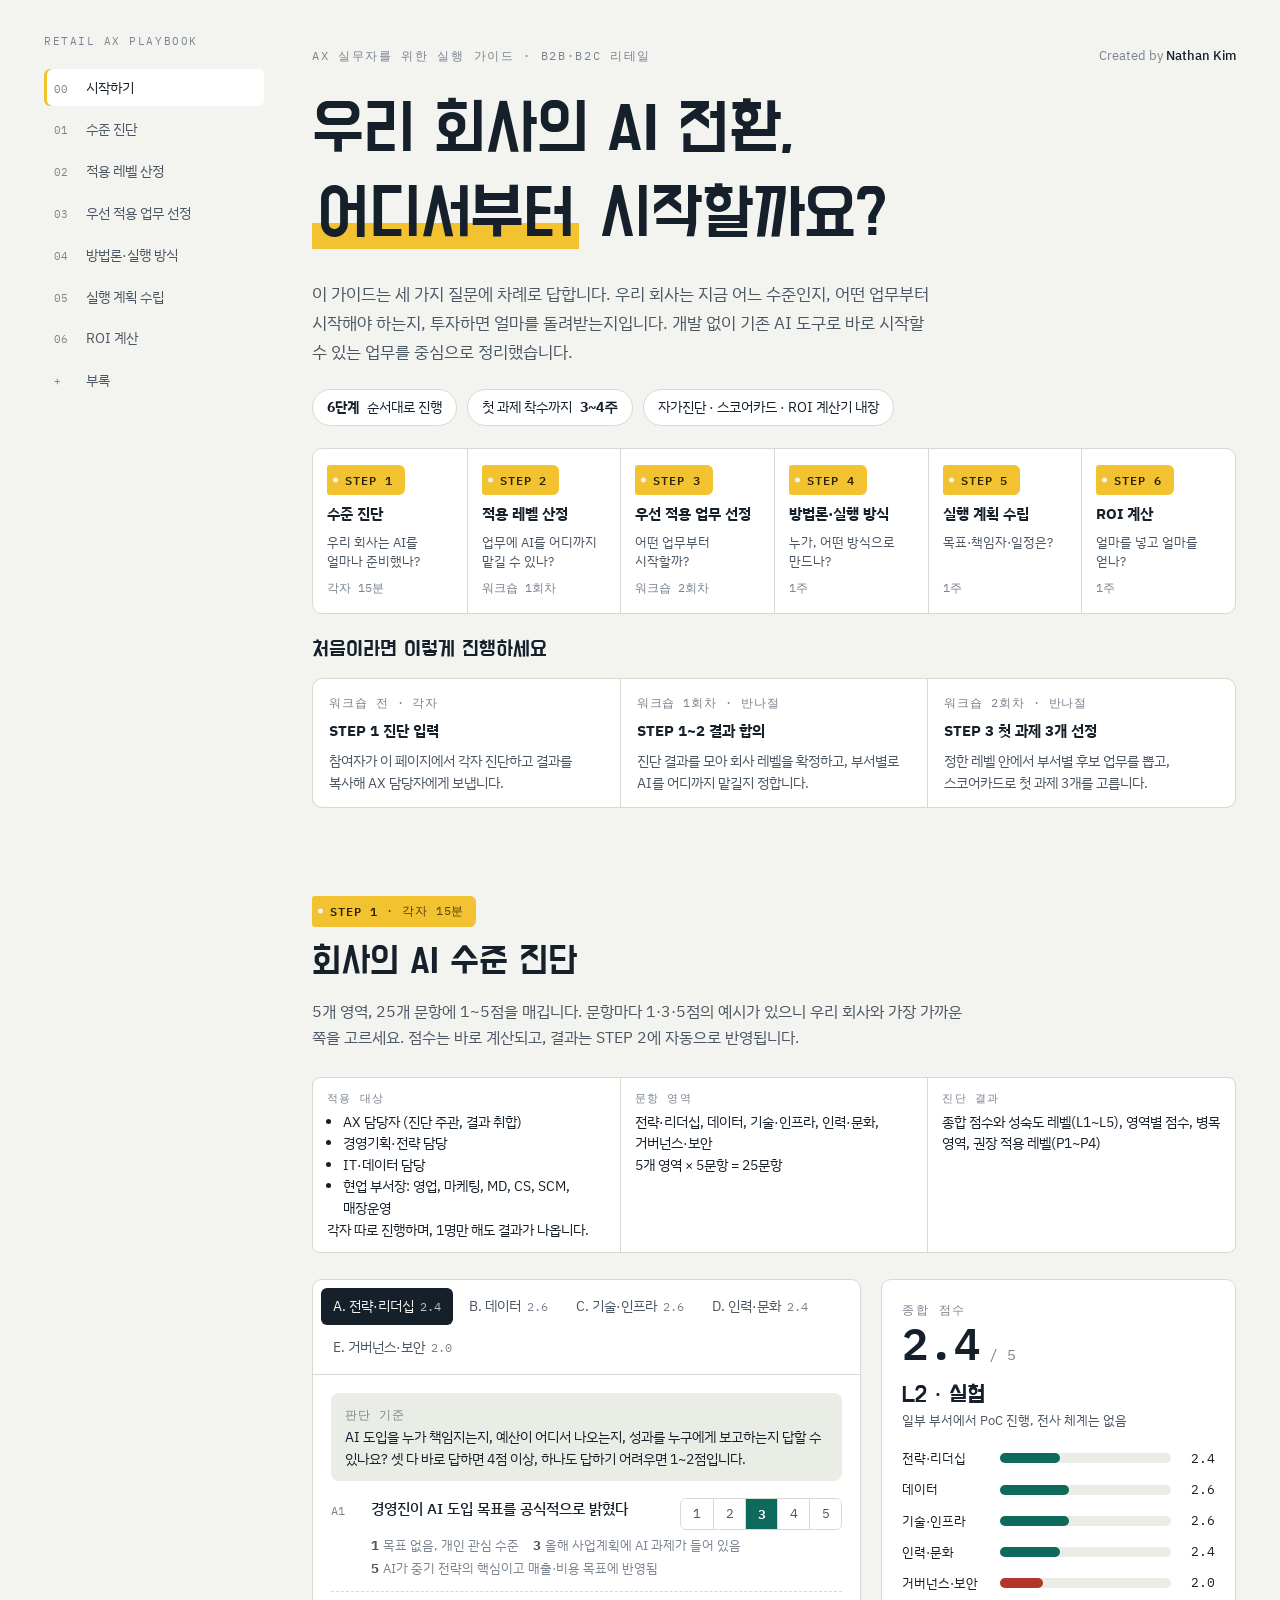
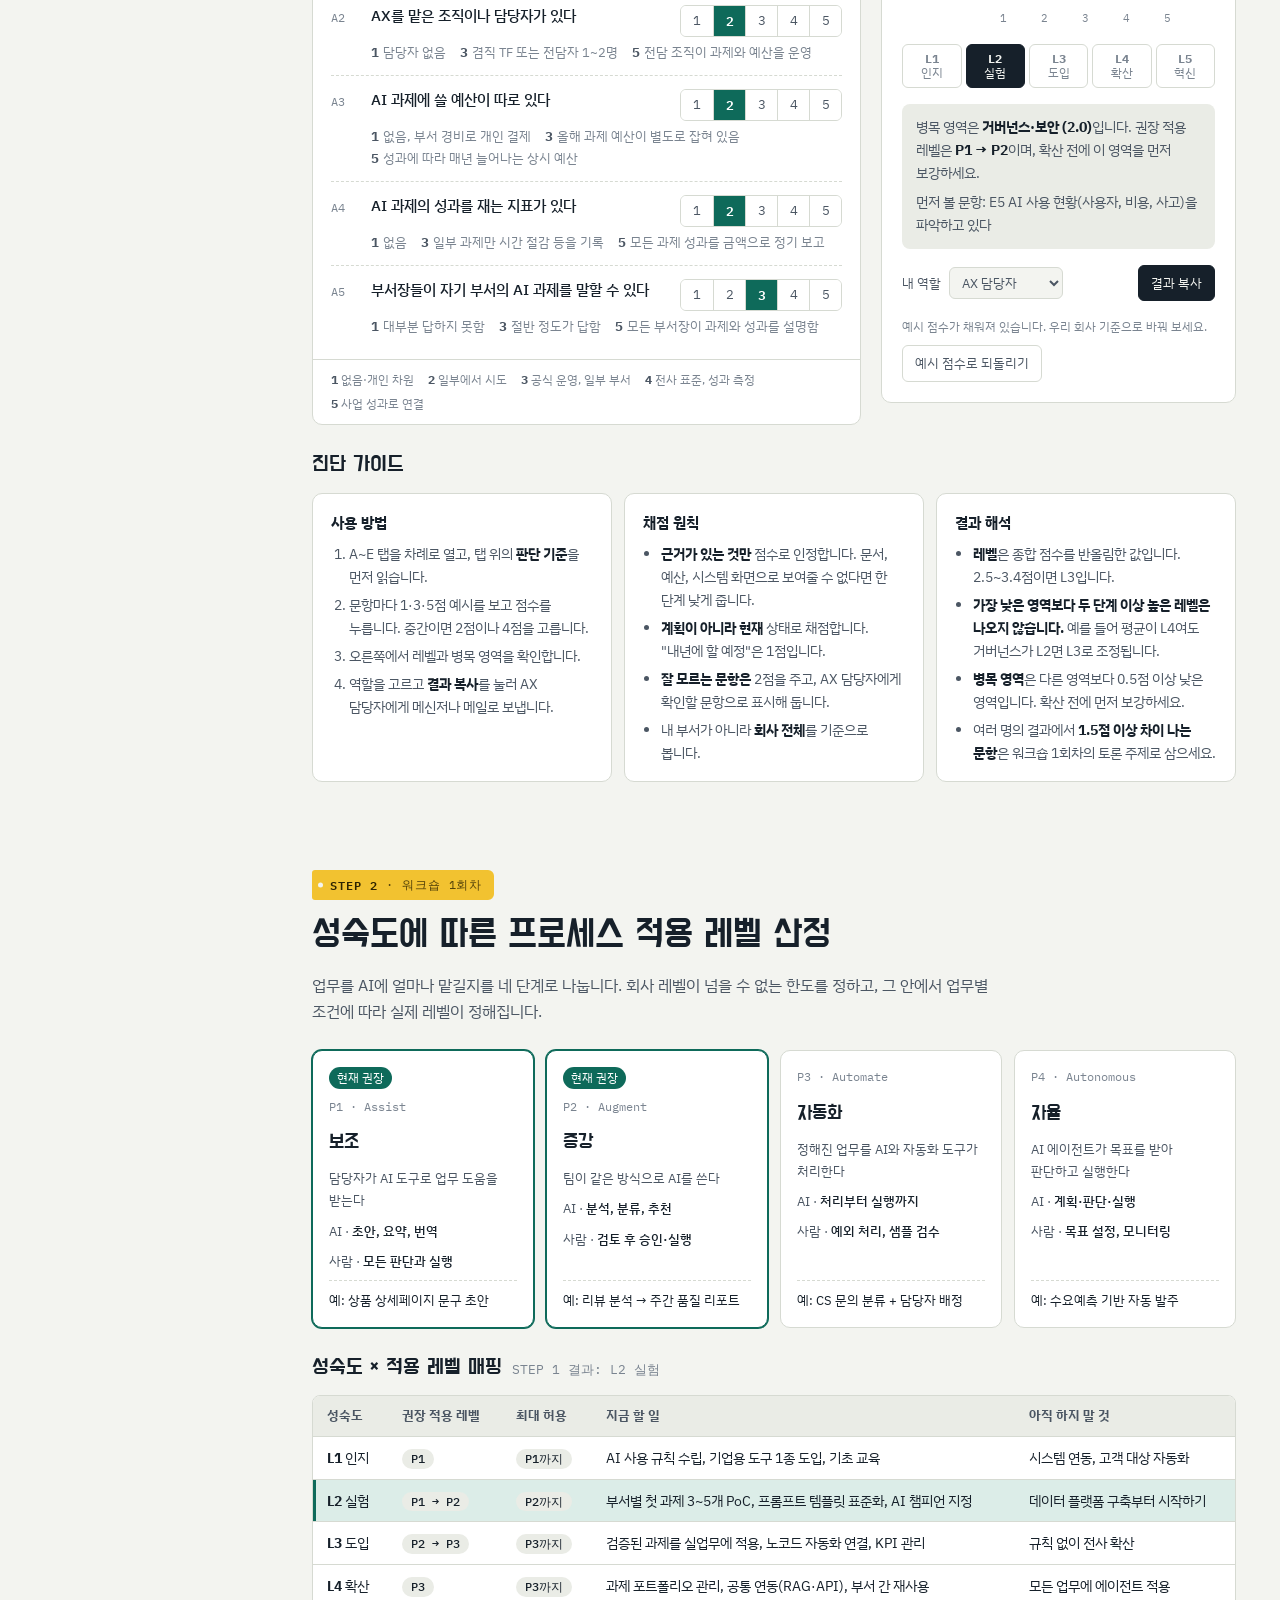
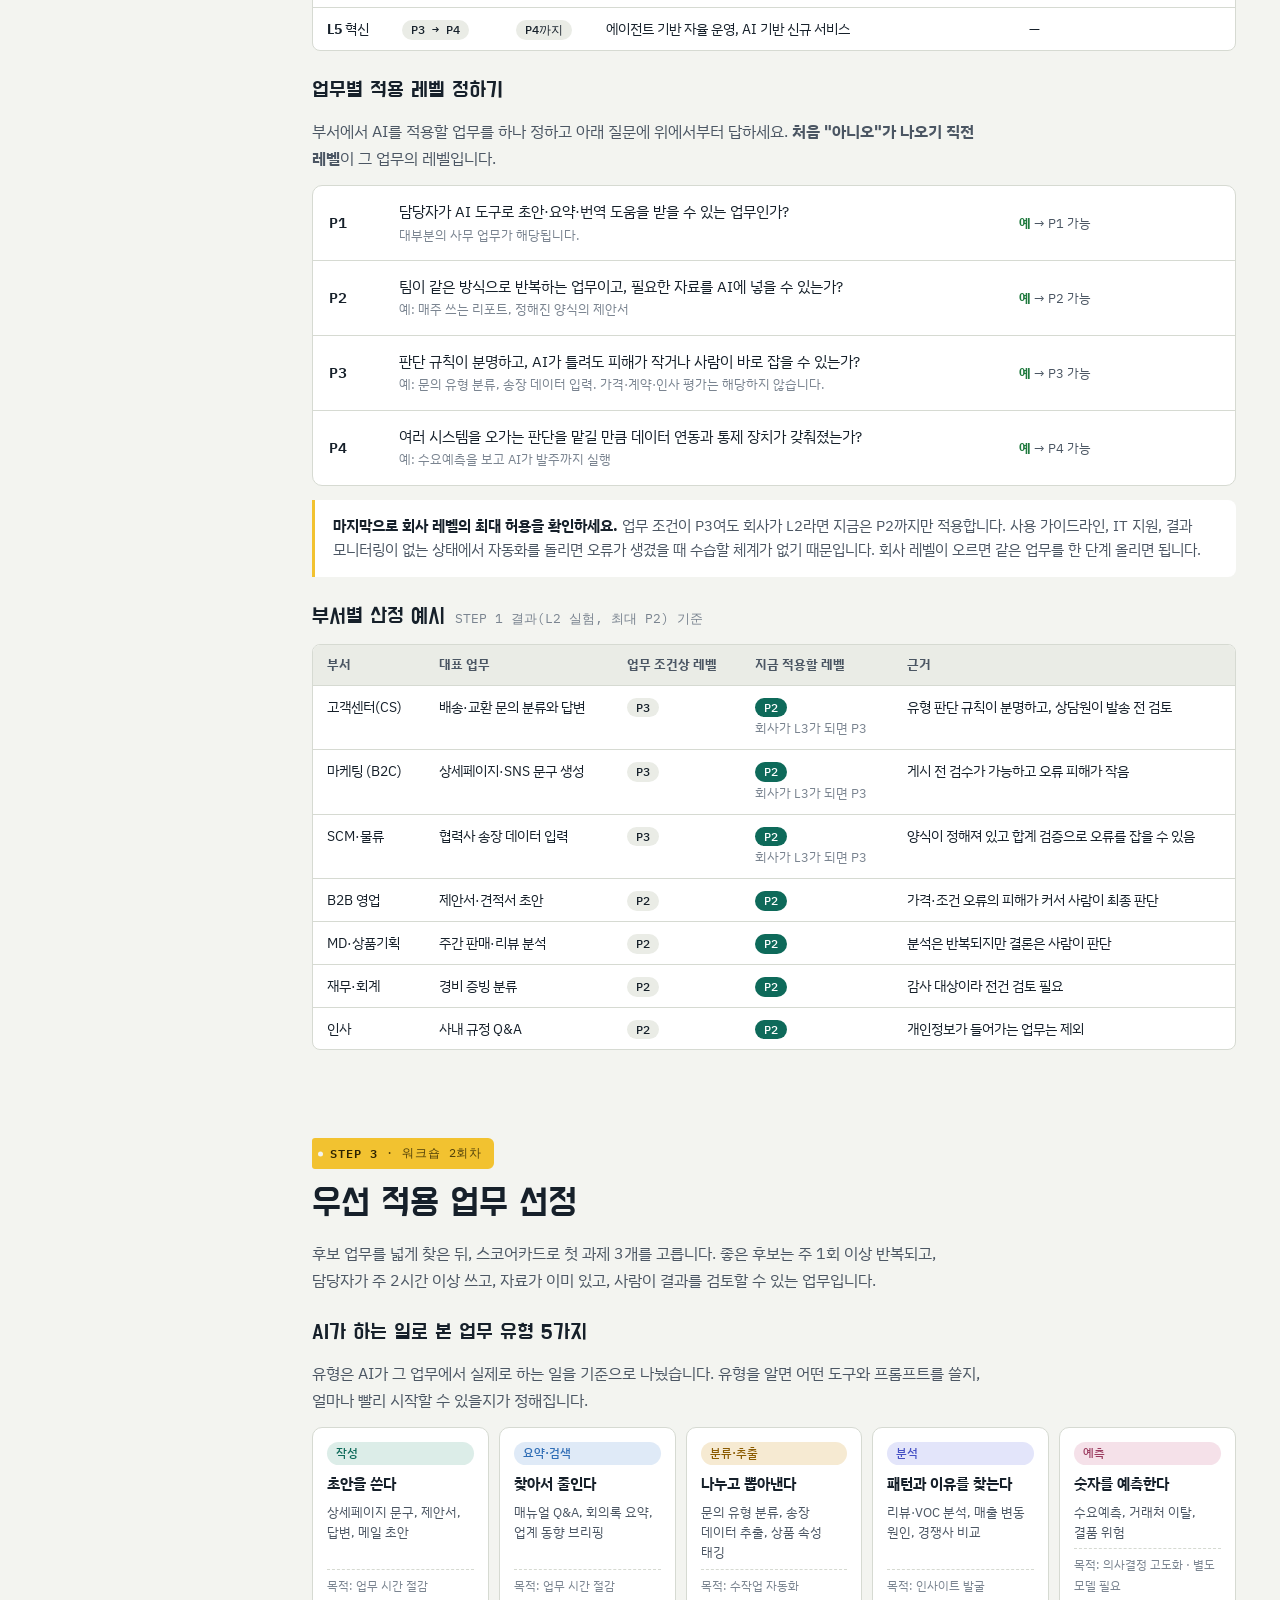
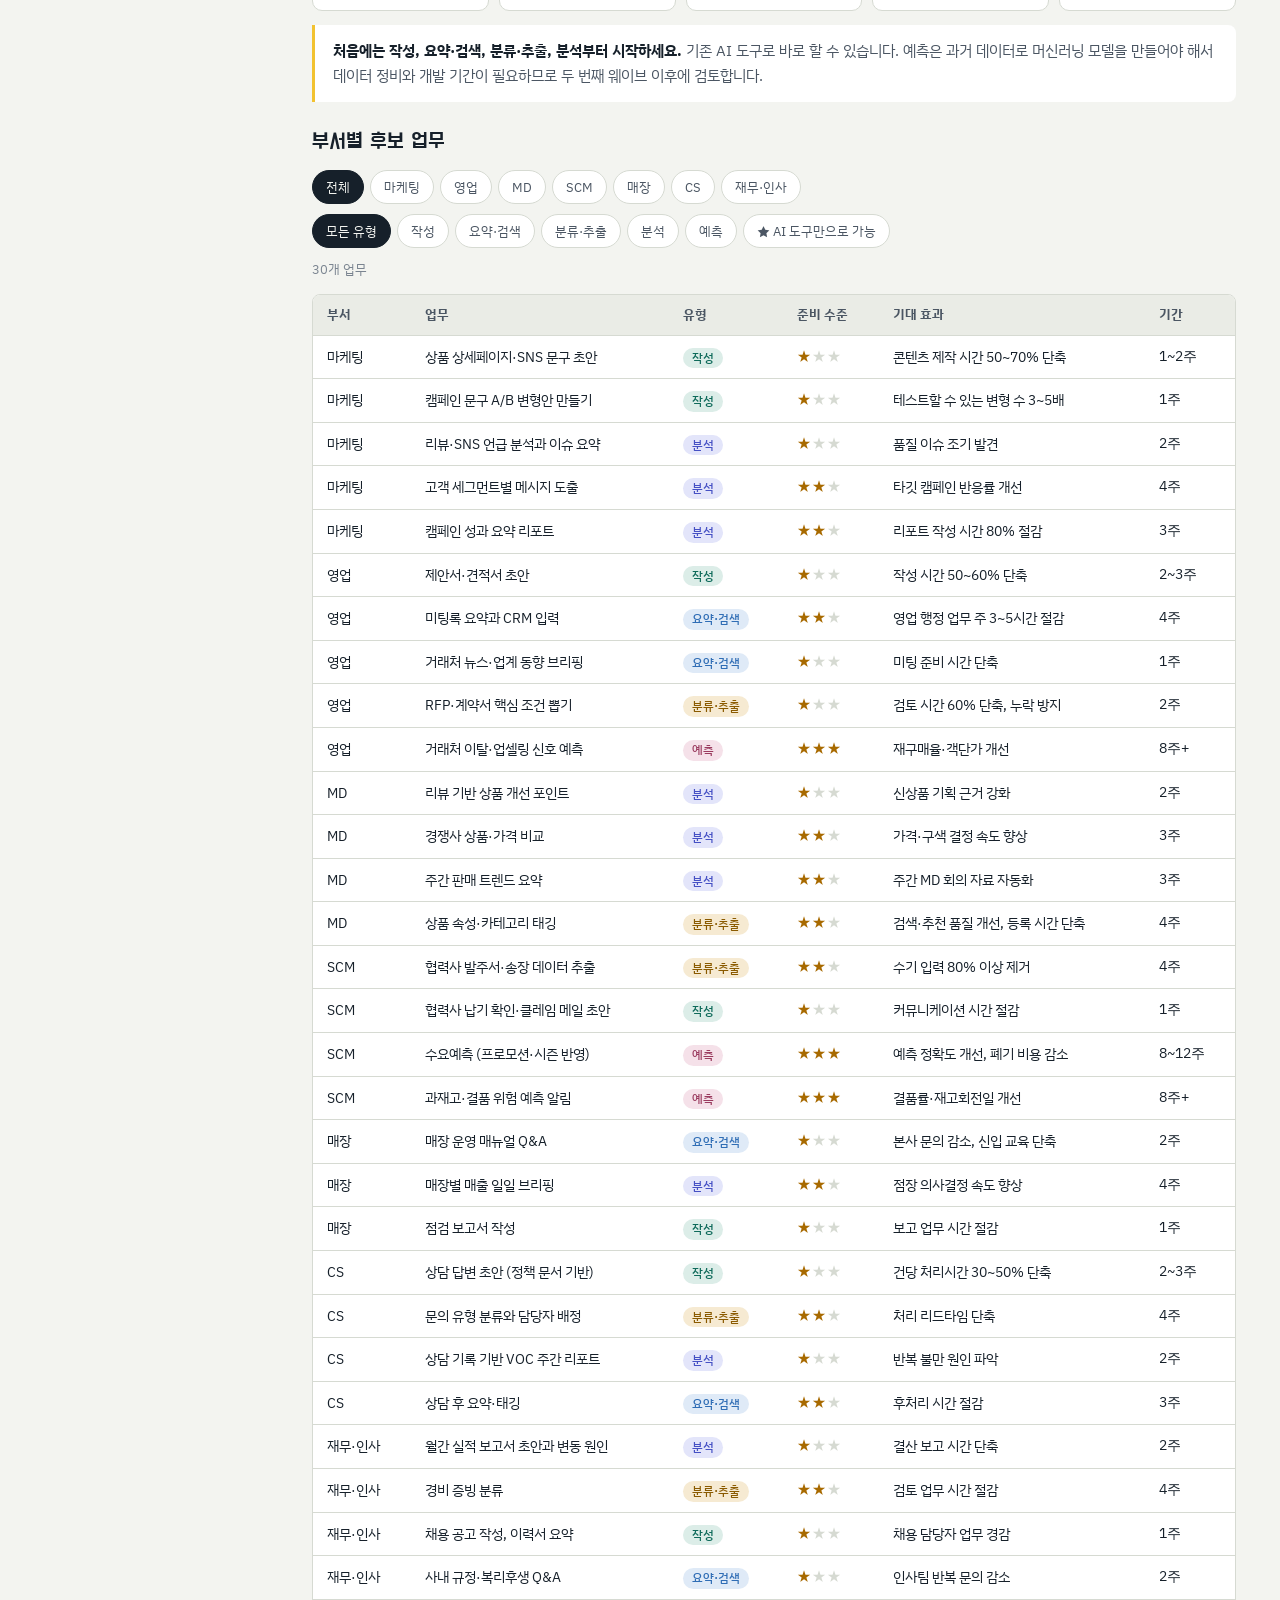
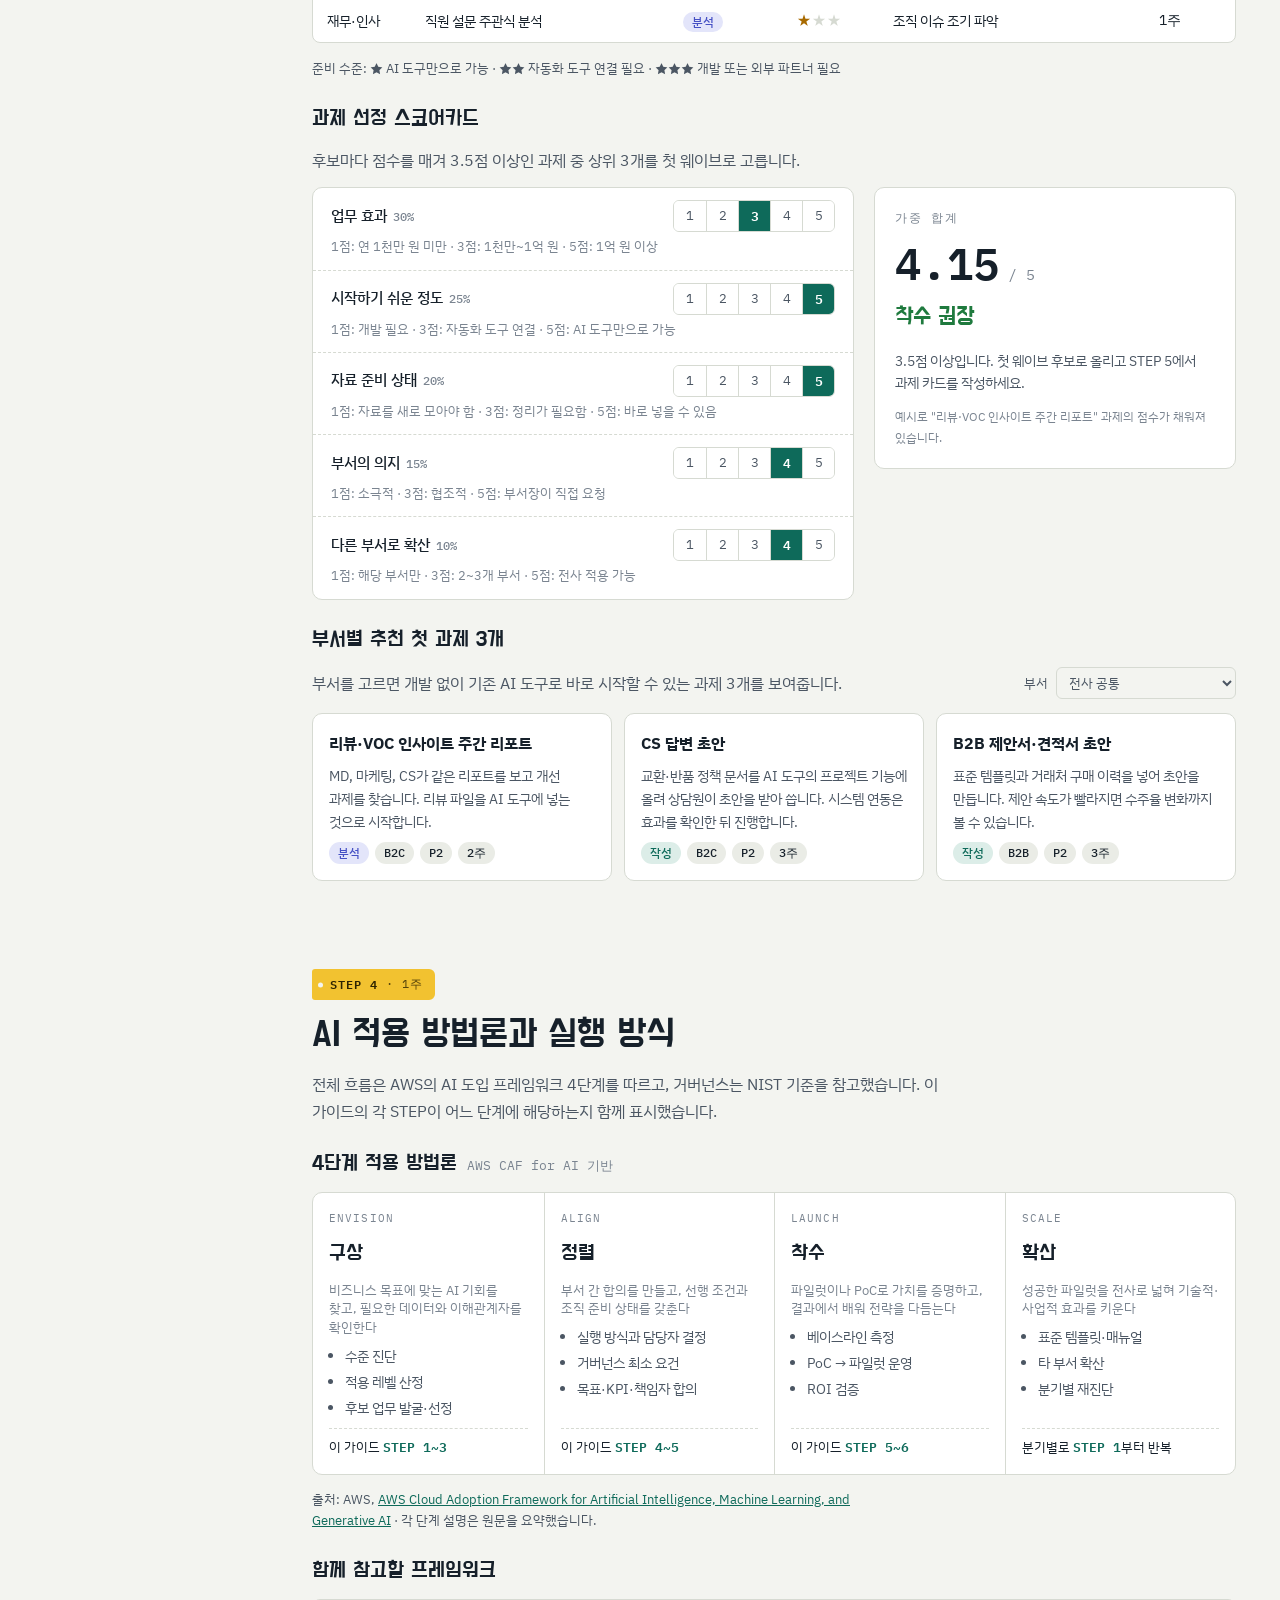
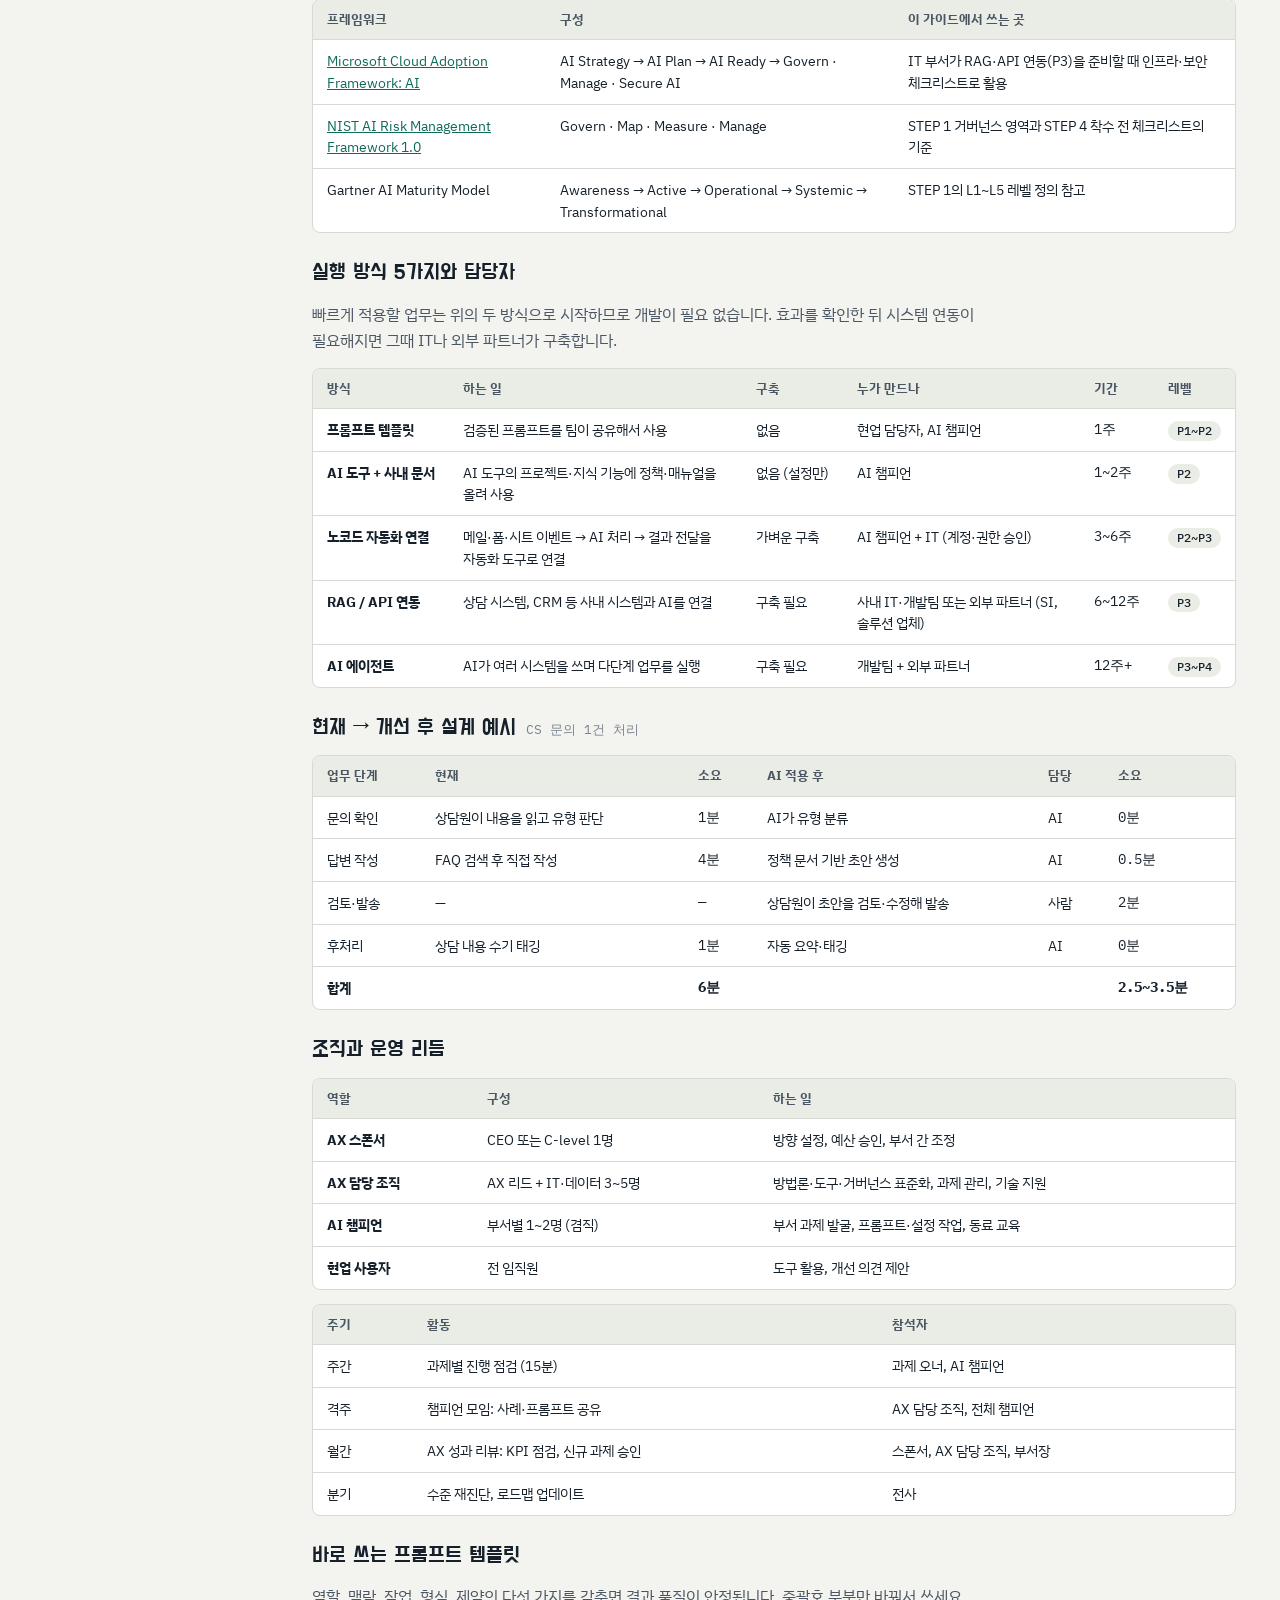
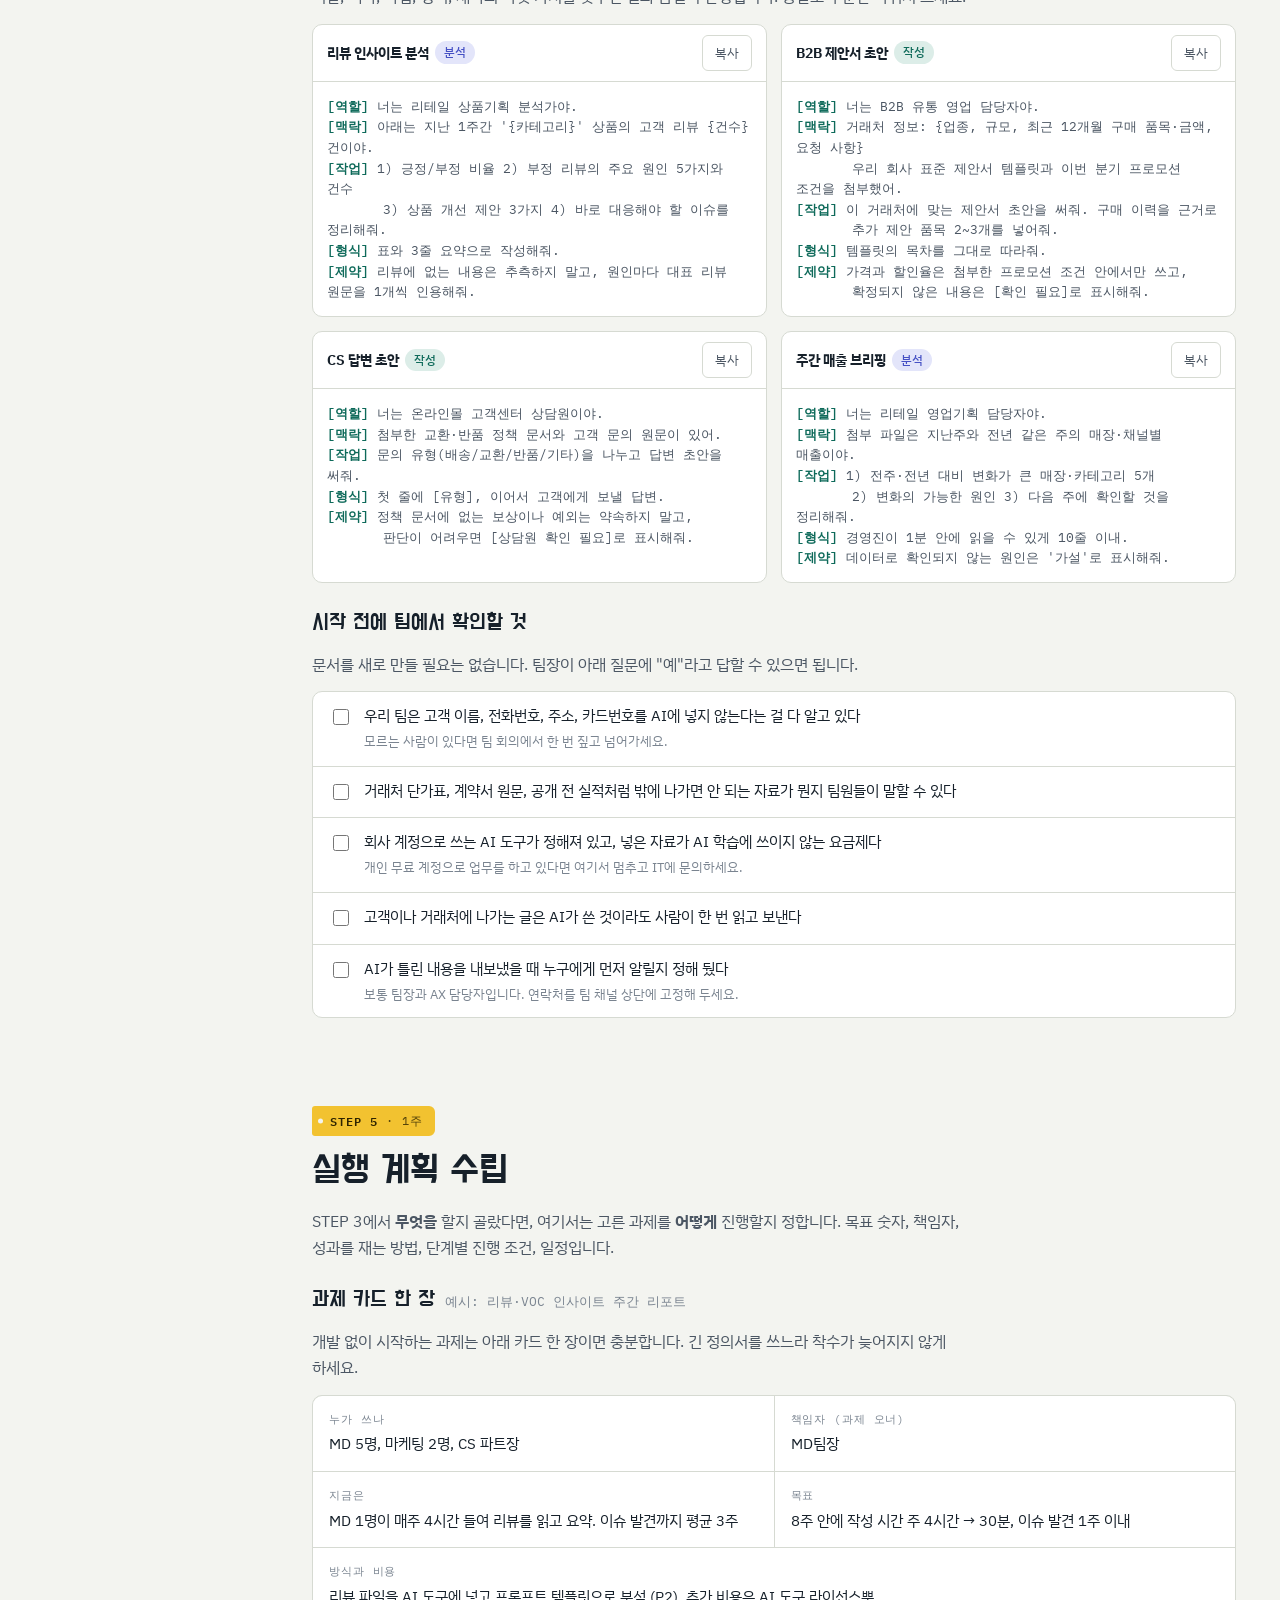
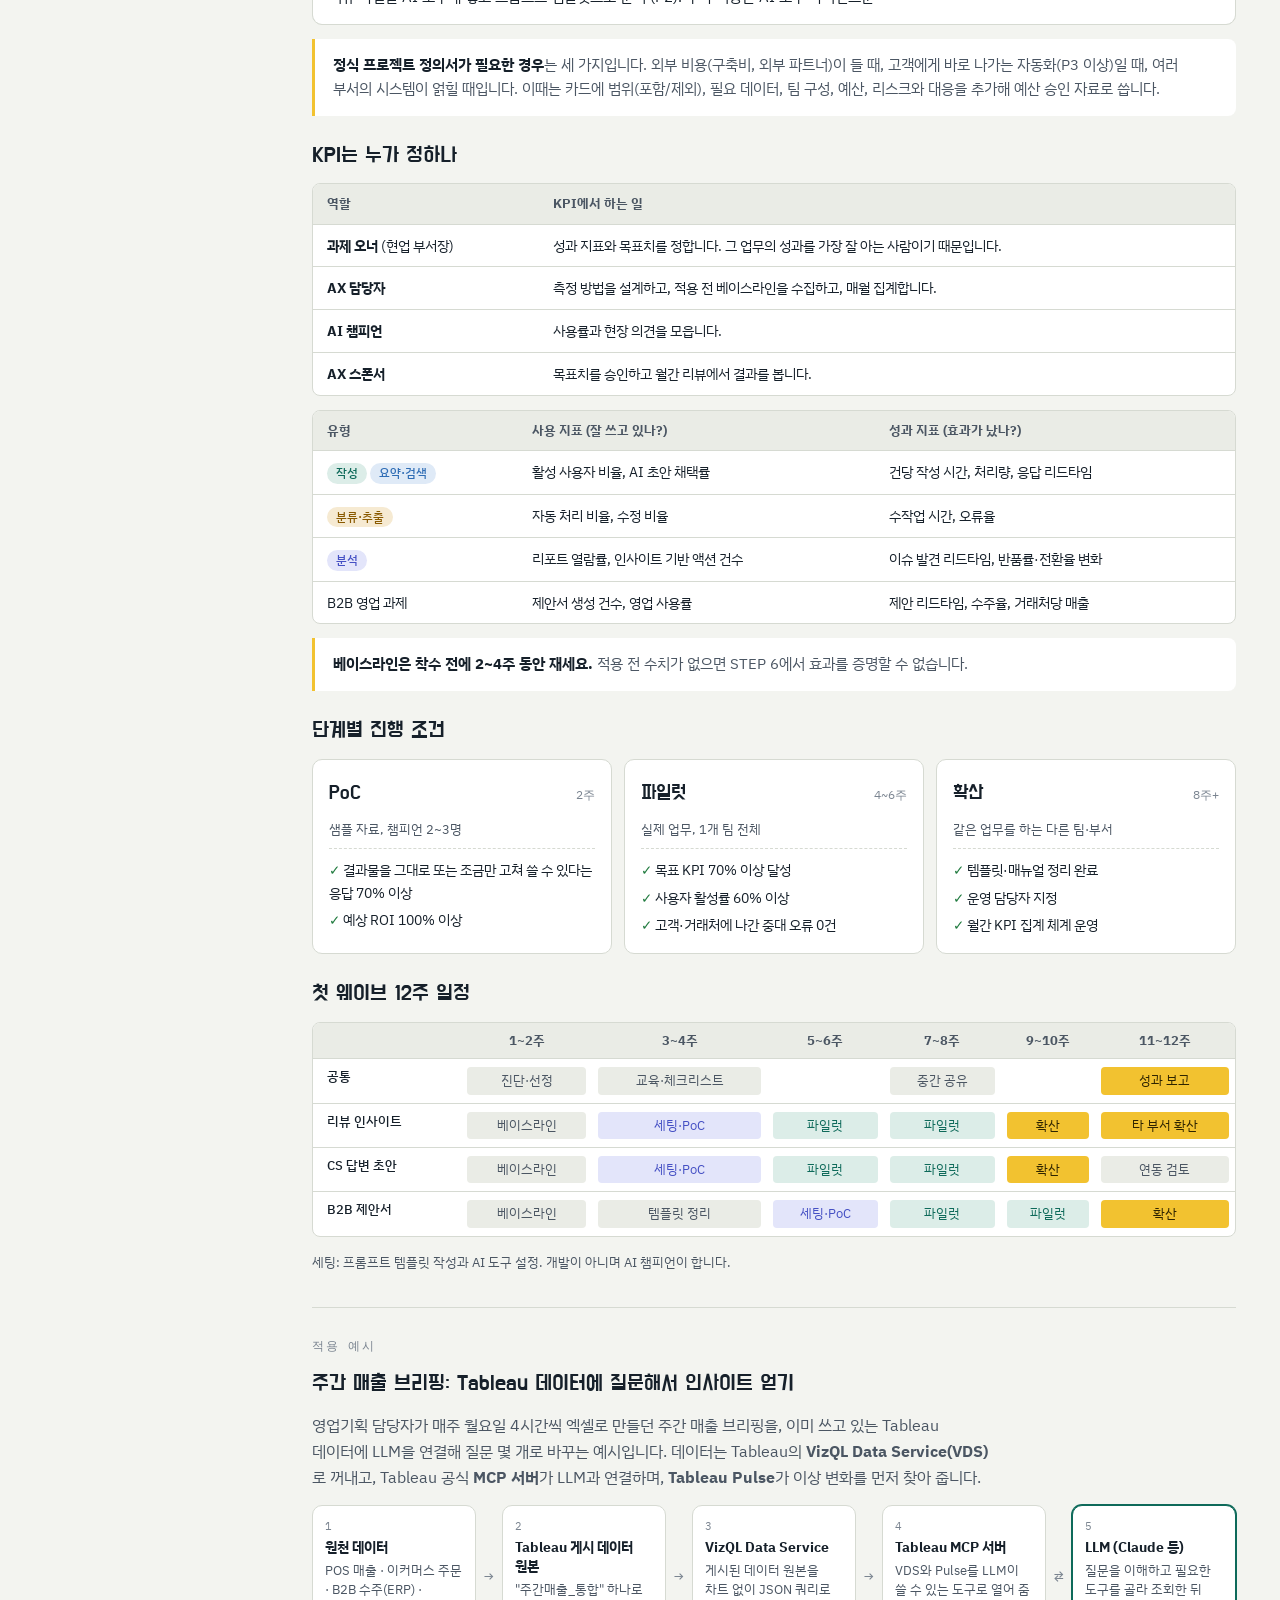
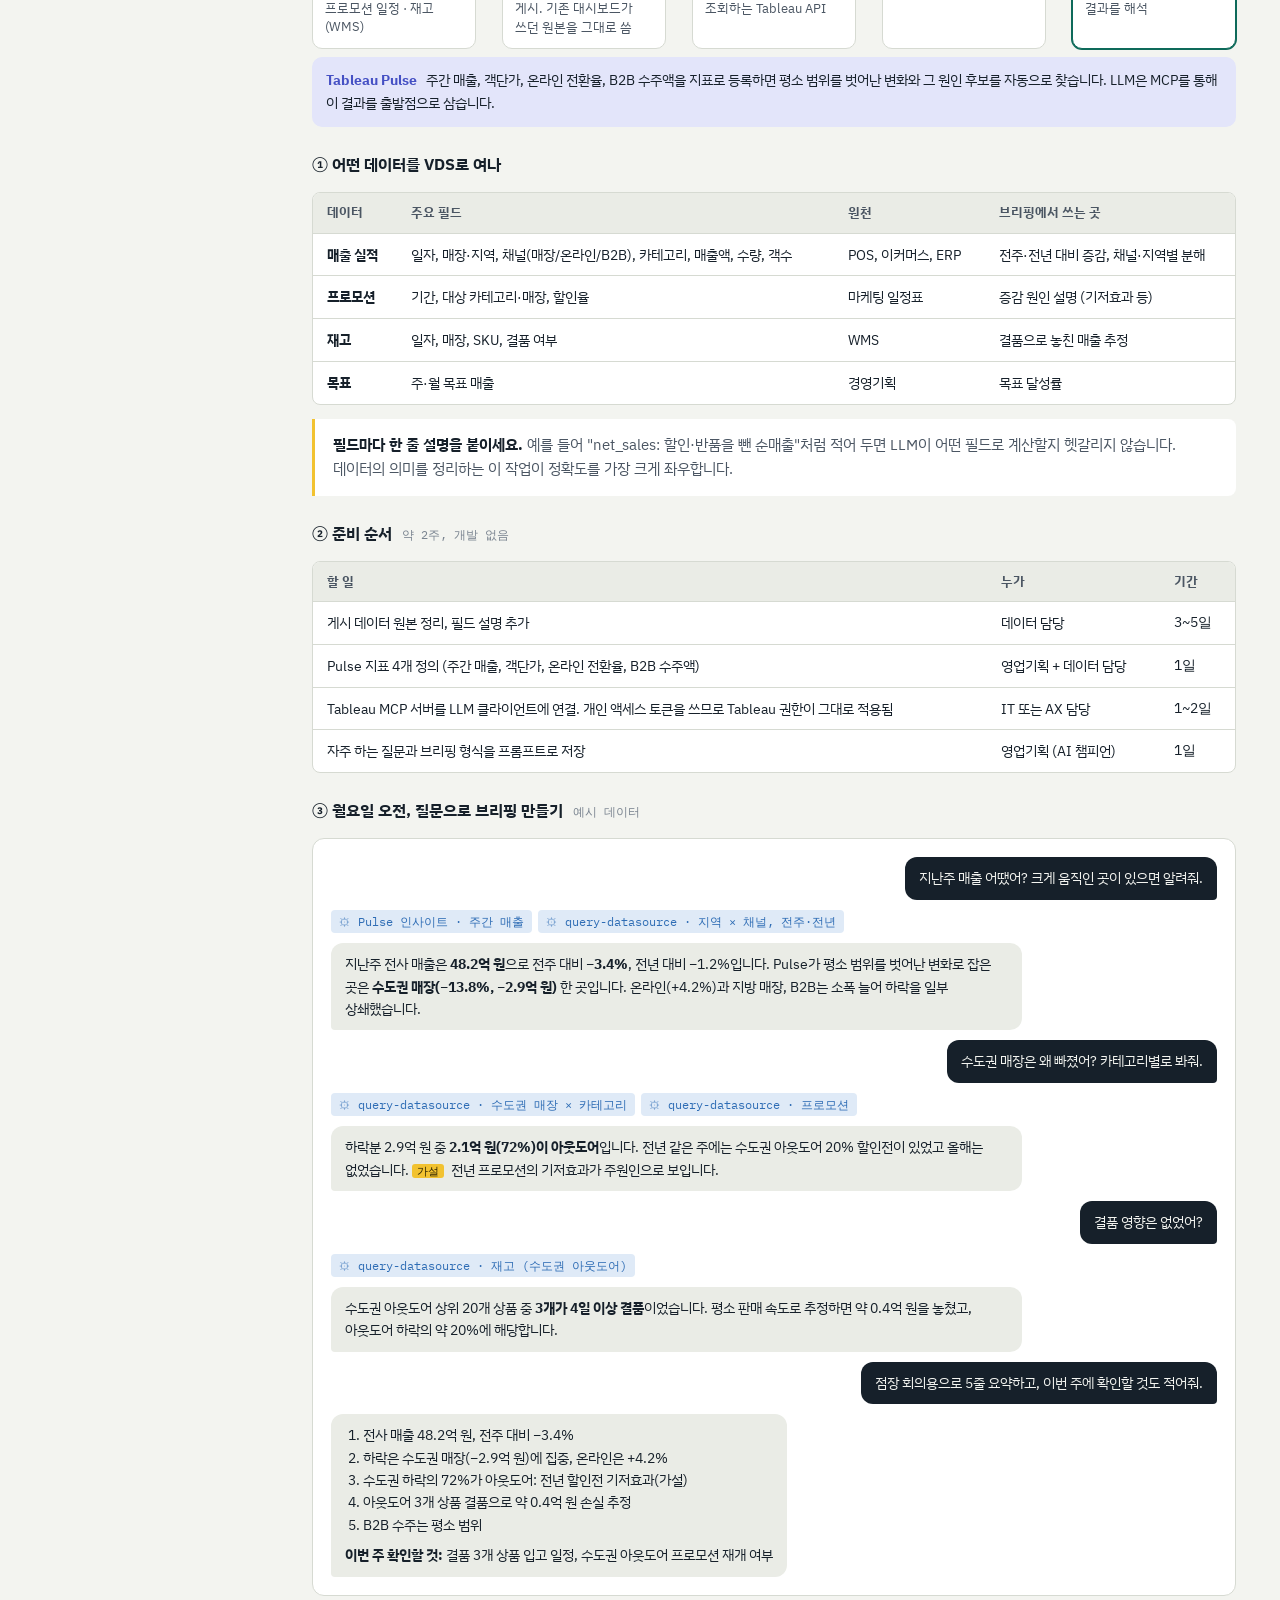
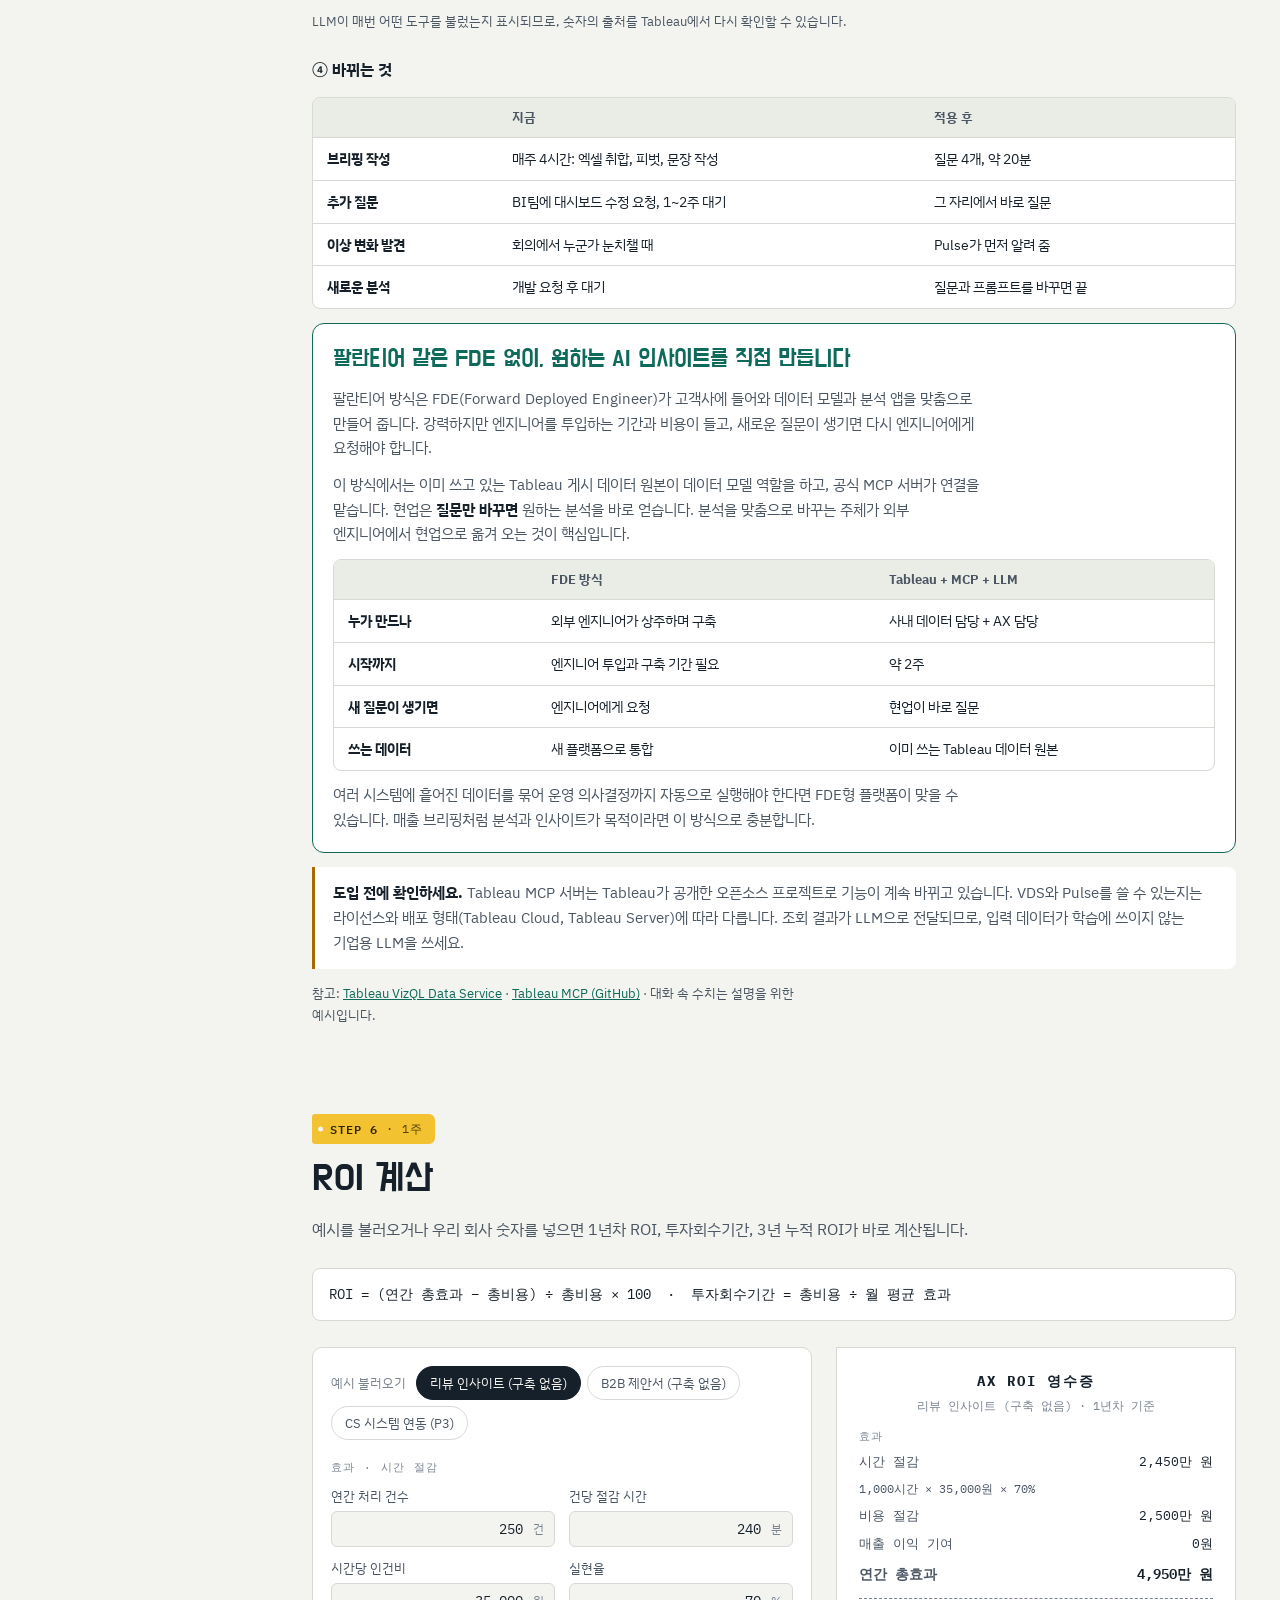
==== commit f934c95b: "Add Open Graph tags and LinkedIn preview image Co-Authored-By: Claude Opus 5.5 <noreply@anthropic.co" ====
--- a/index.html
+++ b/index.html
@@ -5,6 +5,21 @@
 <meta name="viewport" content="width=device-width,initial-scale=1,viewport-fit=cover">
 <meta name="description" content="B2B·B2C 리테일 기업의 AX 실무자를 위한 6단계 실행 가이드: 수준 진단, 적용 레벨, 우선 적용 업무, 방법론, 실행 계획, ROI 계산">
 <meta name="author" content="Nathan Kim">
+<link rel="canonical" href="https://axtransitiion.vercel.app/">
+<meta property="og:type" content="website">
+<meta property="og:site_name" content="Retail AX Playbook">
+<meta property="og:locale" content="ko_KR">
+<meta property="og:url" content="https://axtransitiion.vercel.app/">
+<meta property="og:title" content="리테일 AX 플레이북 | 우리 회사의 AI 전환, 어디서부터 시작할까요?">
+<meta property="og:description" content="B2B·B2C 리테일 AX 실무자를 위한 6단계 실행 가이드. 수준 진단부터 우선 적용 업무 선정, 실행 계획, ROI 계산까지 한 페이지에서 직접 해볼 수 있습니다.">
+<meta property="og:image" content="https://axtransitiion.vercel.app/og-image.png">
+<meta property="og:image:width" content="1200">
+<meta property="og:image:height" content="630">
+<meta property="og:image:alt" content="리테일 AX 플레이북: 우리 회사의 AI 전환, 어디서부터 시작할까요? 6단계 로드맵">
+<meta name="twitter:card" content="summary_large_image">
+<meta name="twitter:title" content="리테일 AX 플레이북">
+<meta name="twitter:description" content="B2B·B2C 리테일 AX 실무자를 위한 6단계 실행 가이드">
+<meta name="twitter:image" content="https://axtransitiion.vercel.app/og-image.png">
 <style>:root{color-scheme:light;padding-top:env(safe-area-inset-top,0px);padding-bottom:env(safe-area-inset-bottom,0px)}body{margin:0}img{max-width:100%}[hidden]{display:none!important}</style>
 <title>리테일 AX 플레이북</title>
 <link rel="preconnect" href="https://fonts.googleapis.com">
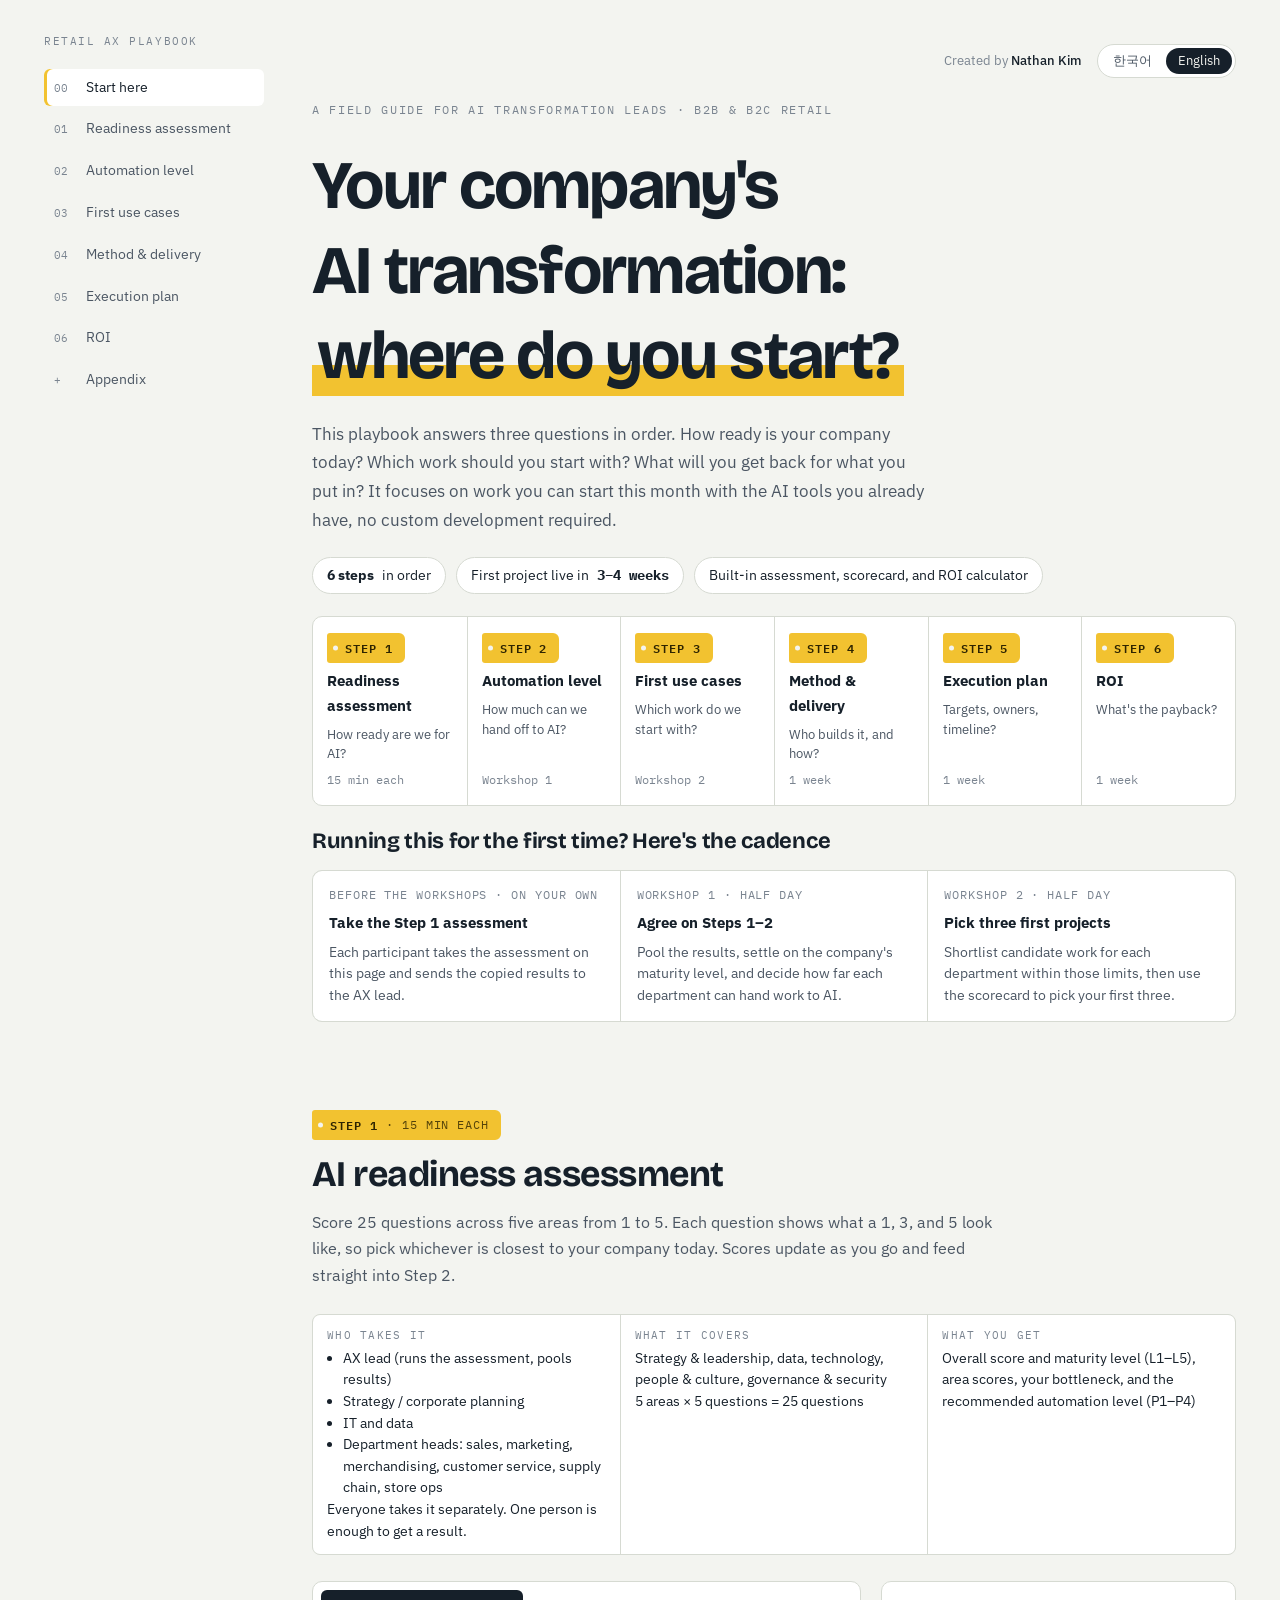
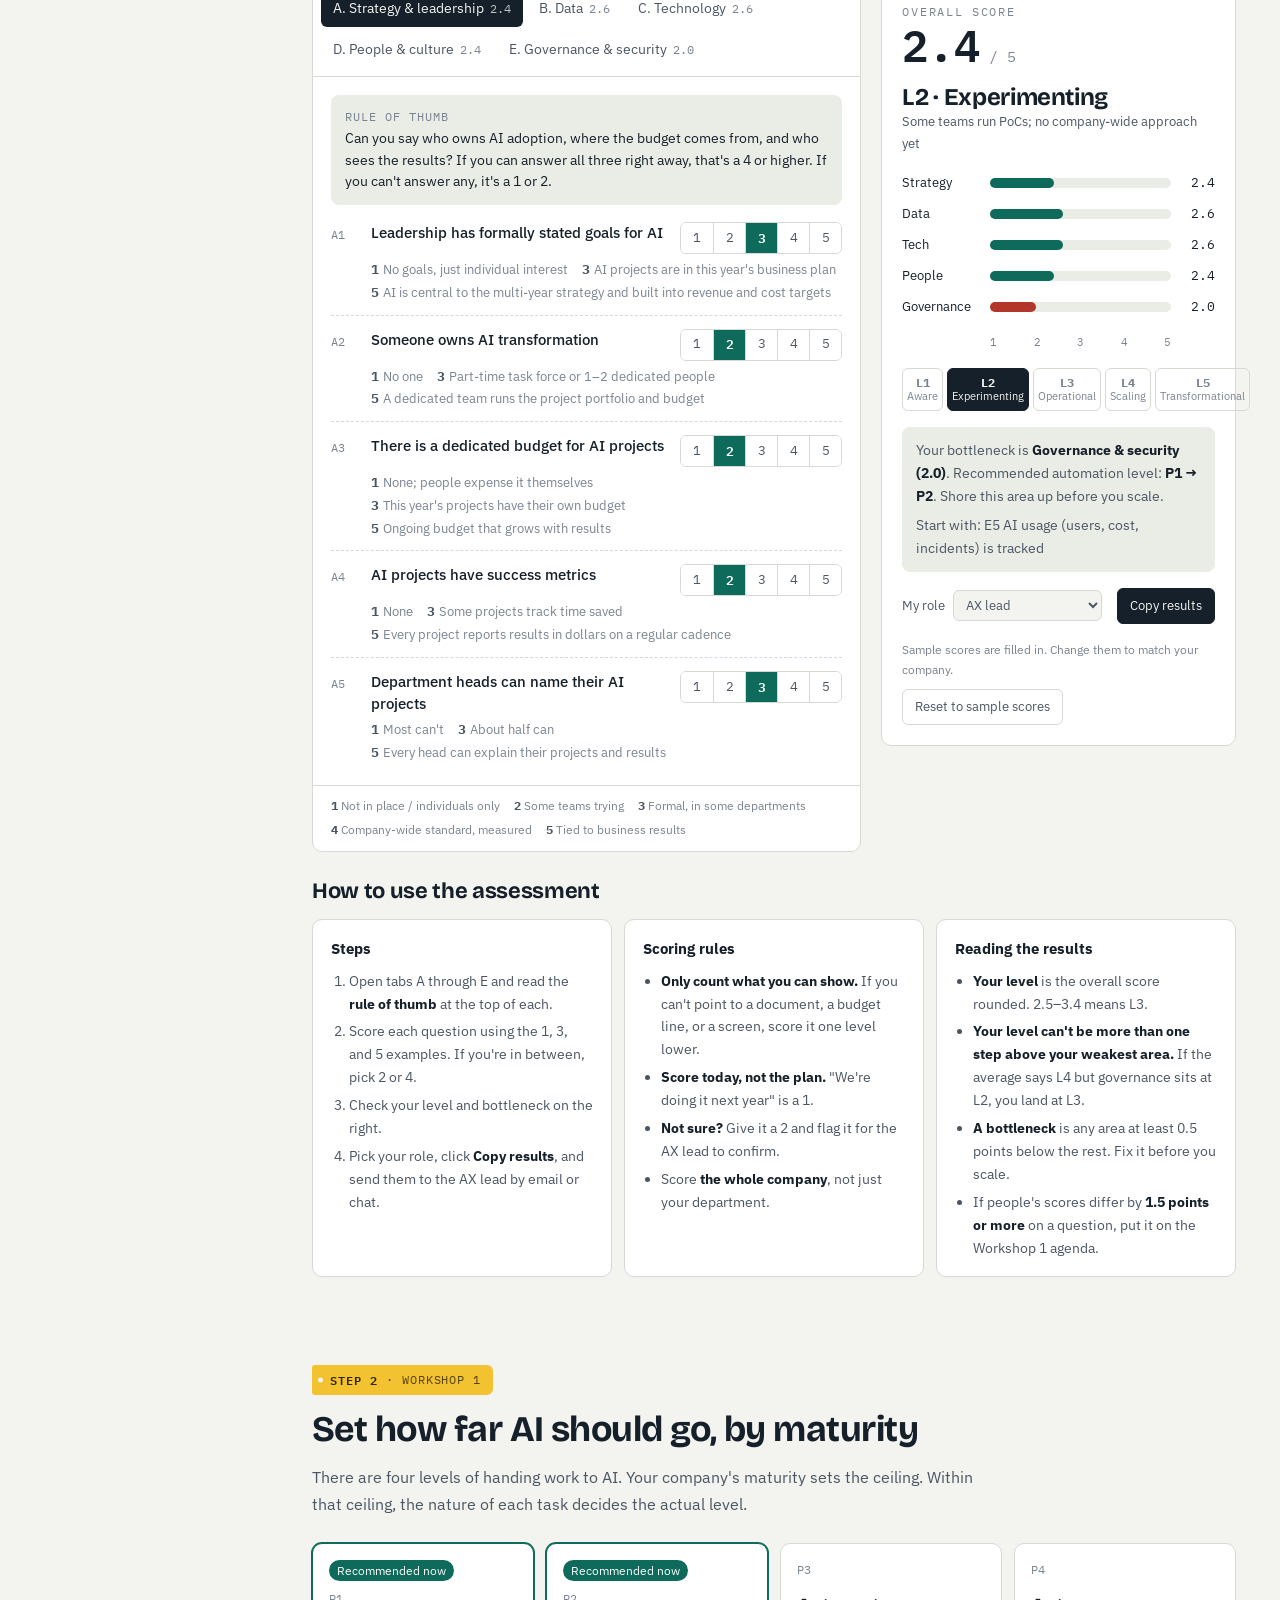
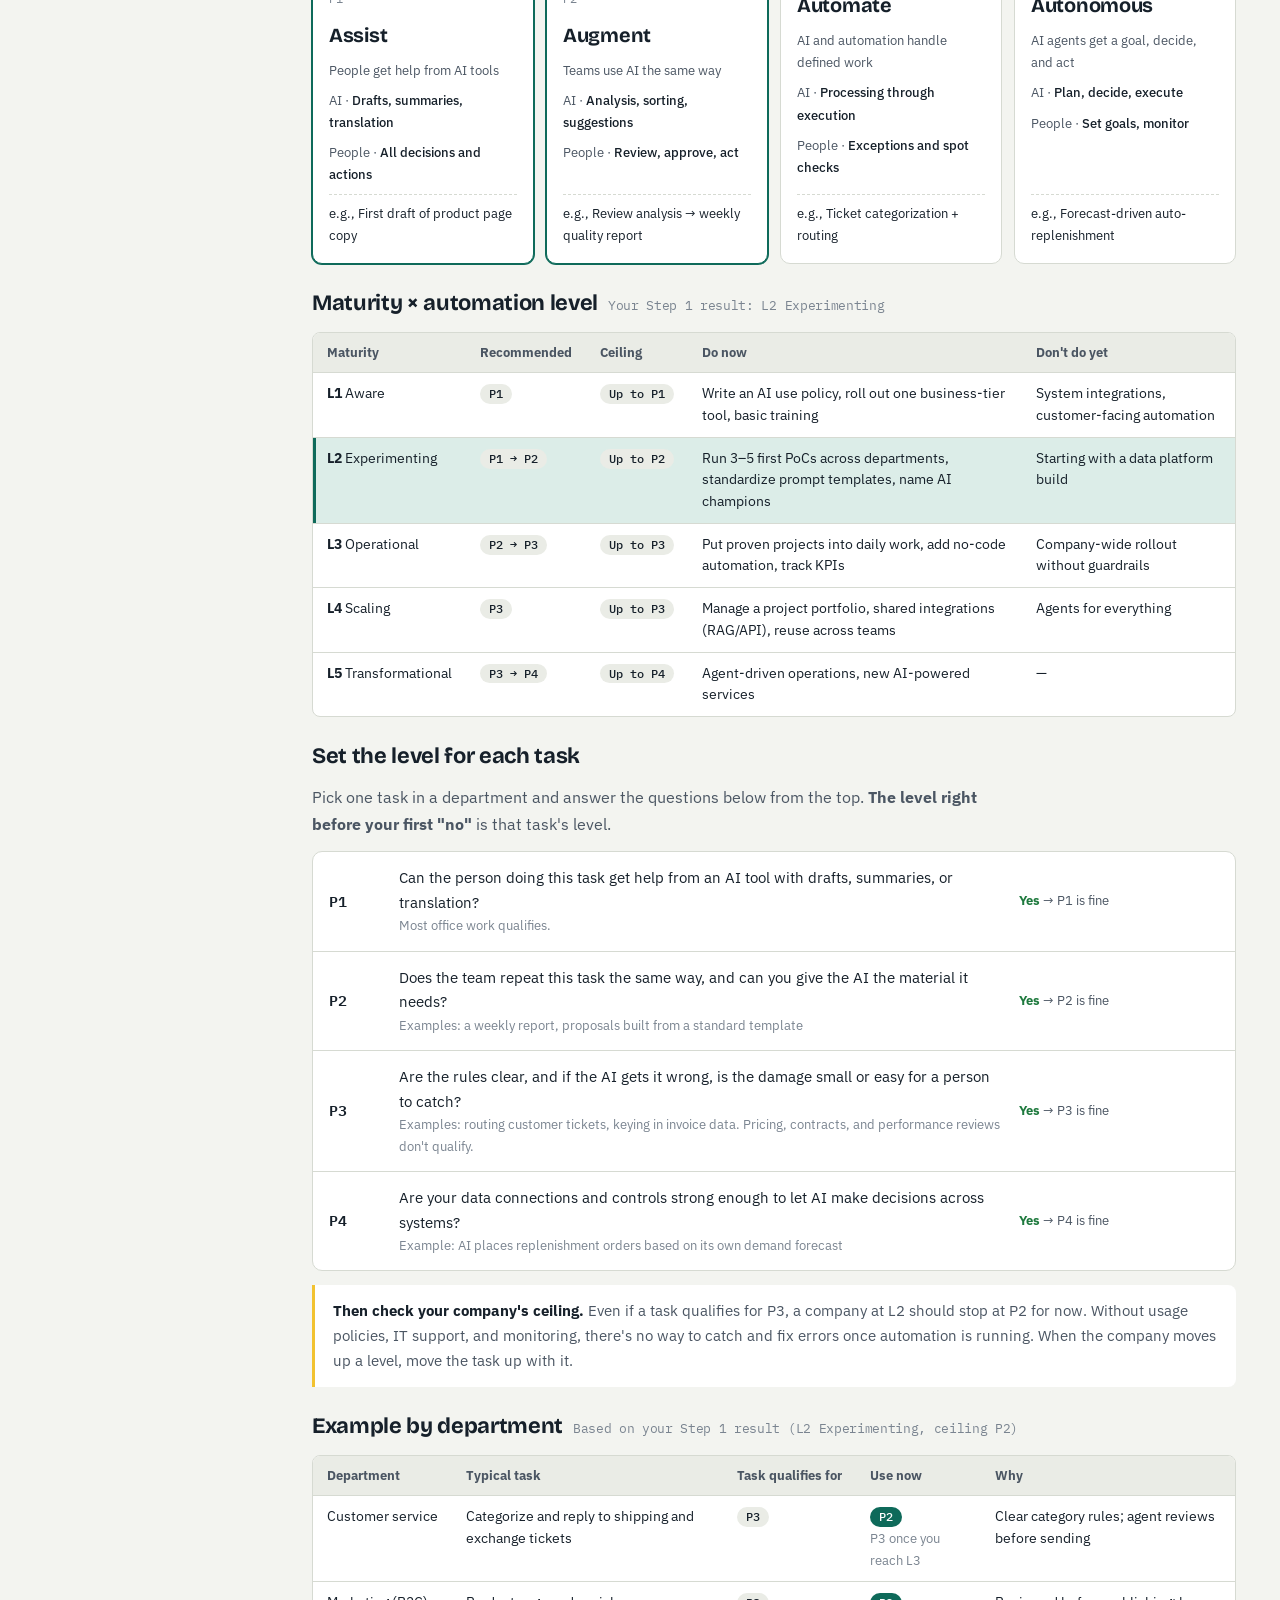
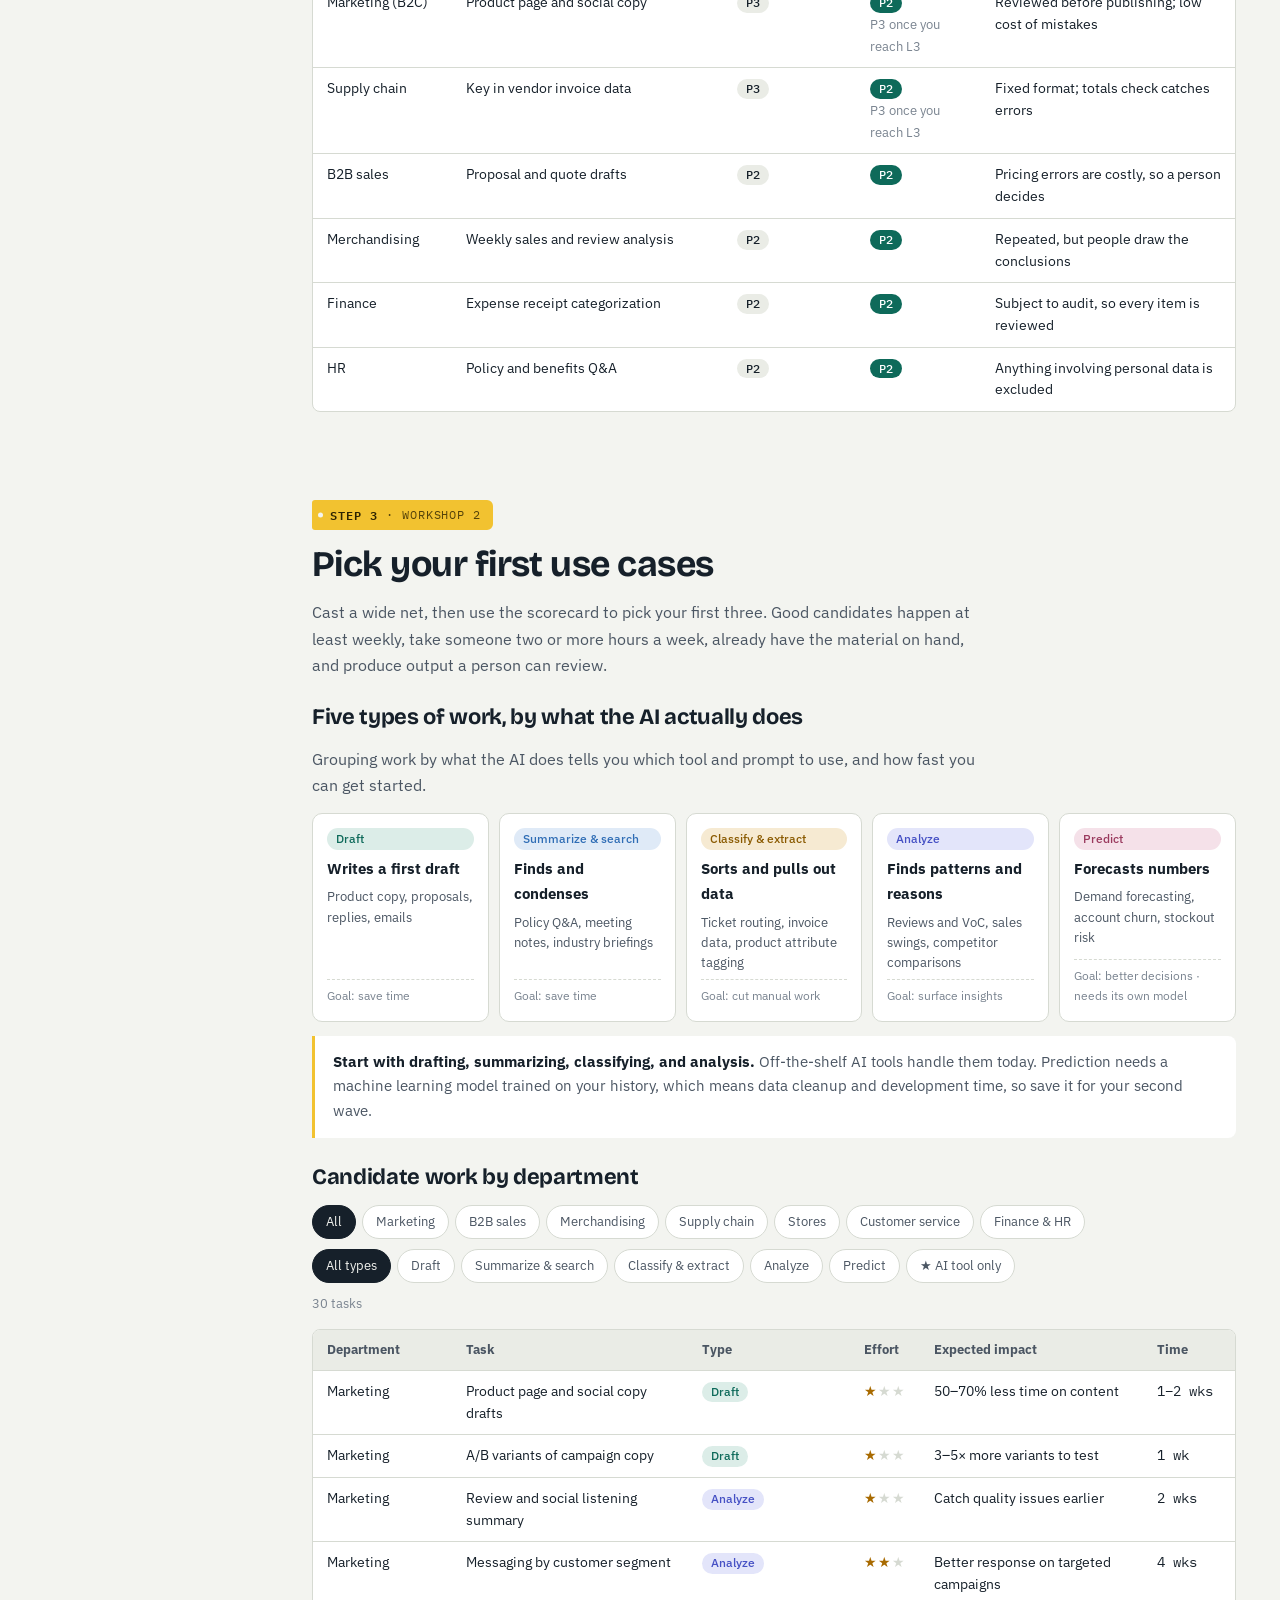
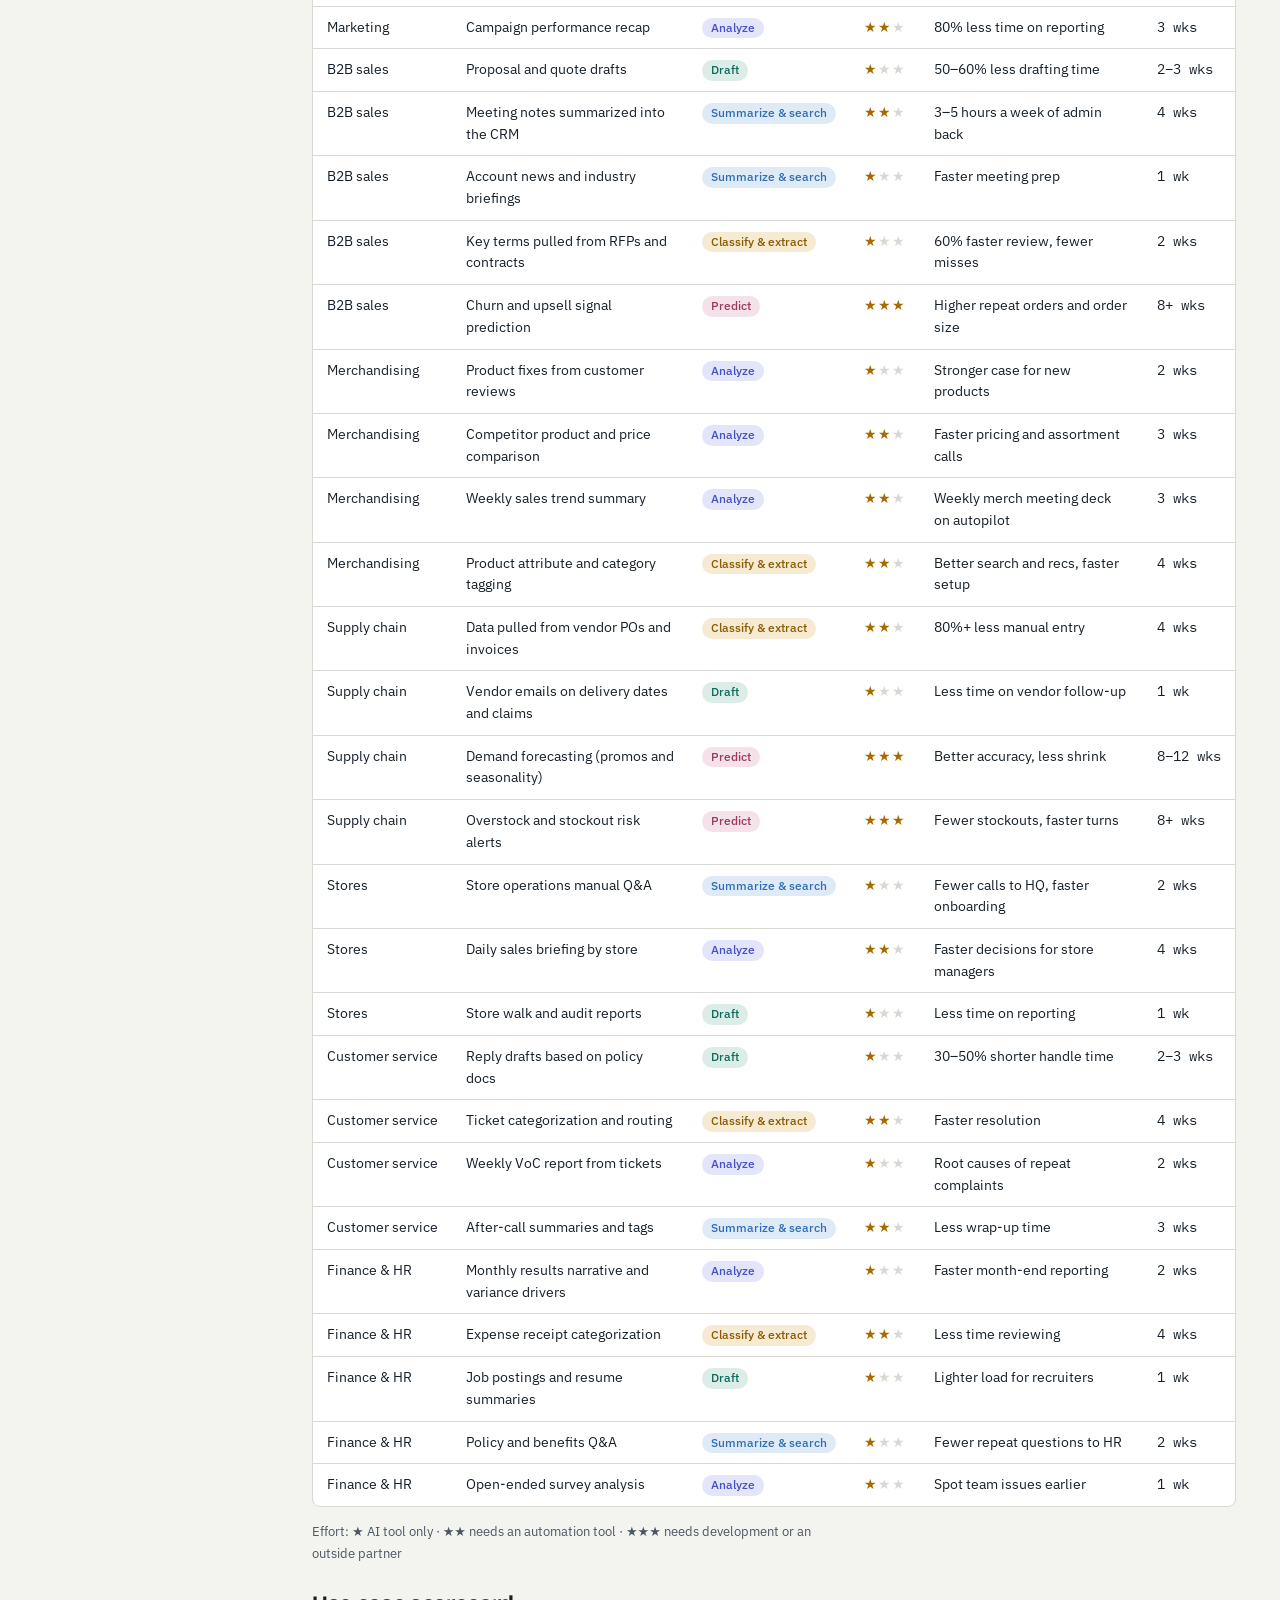
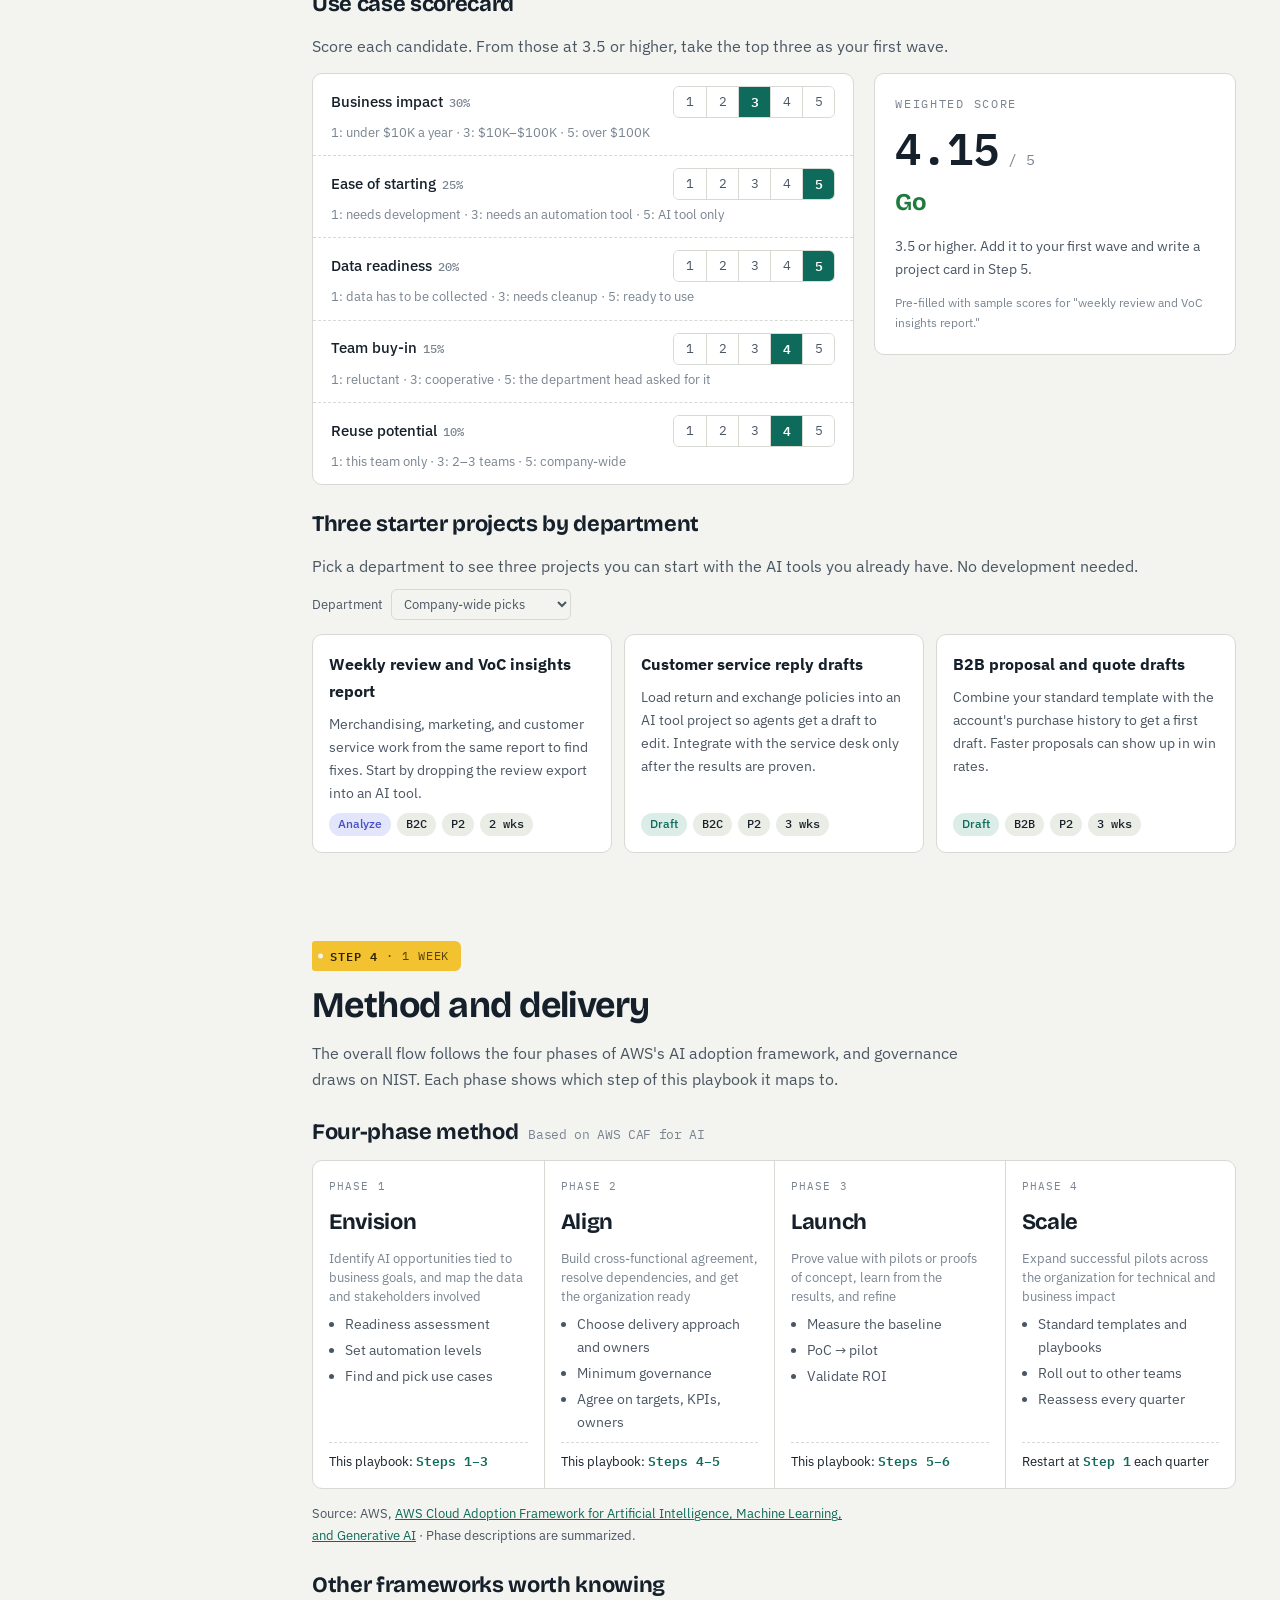
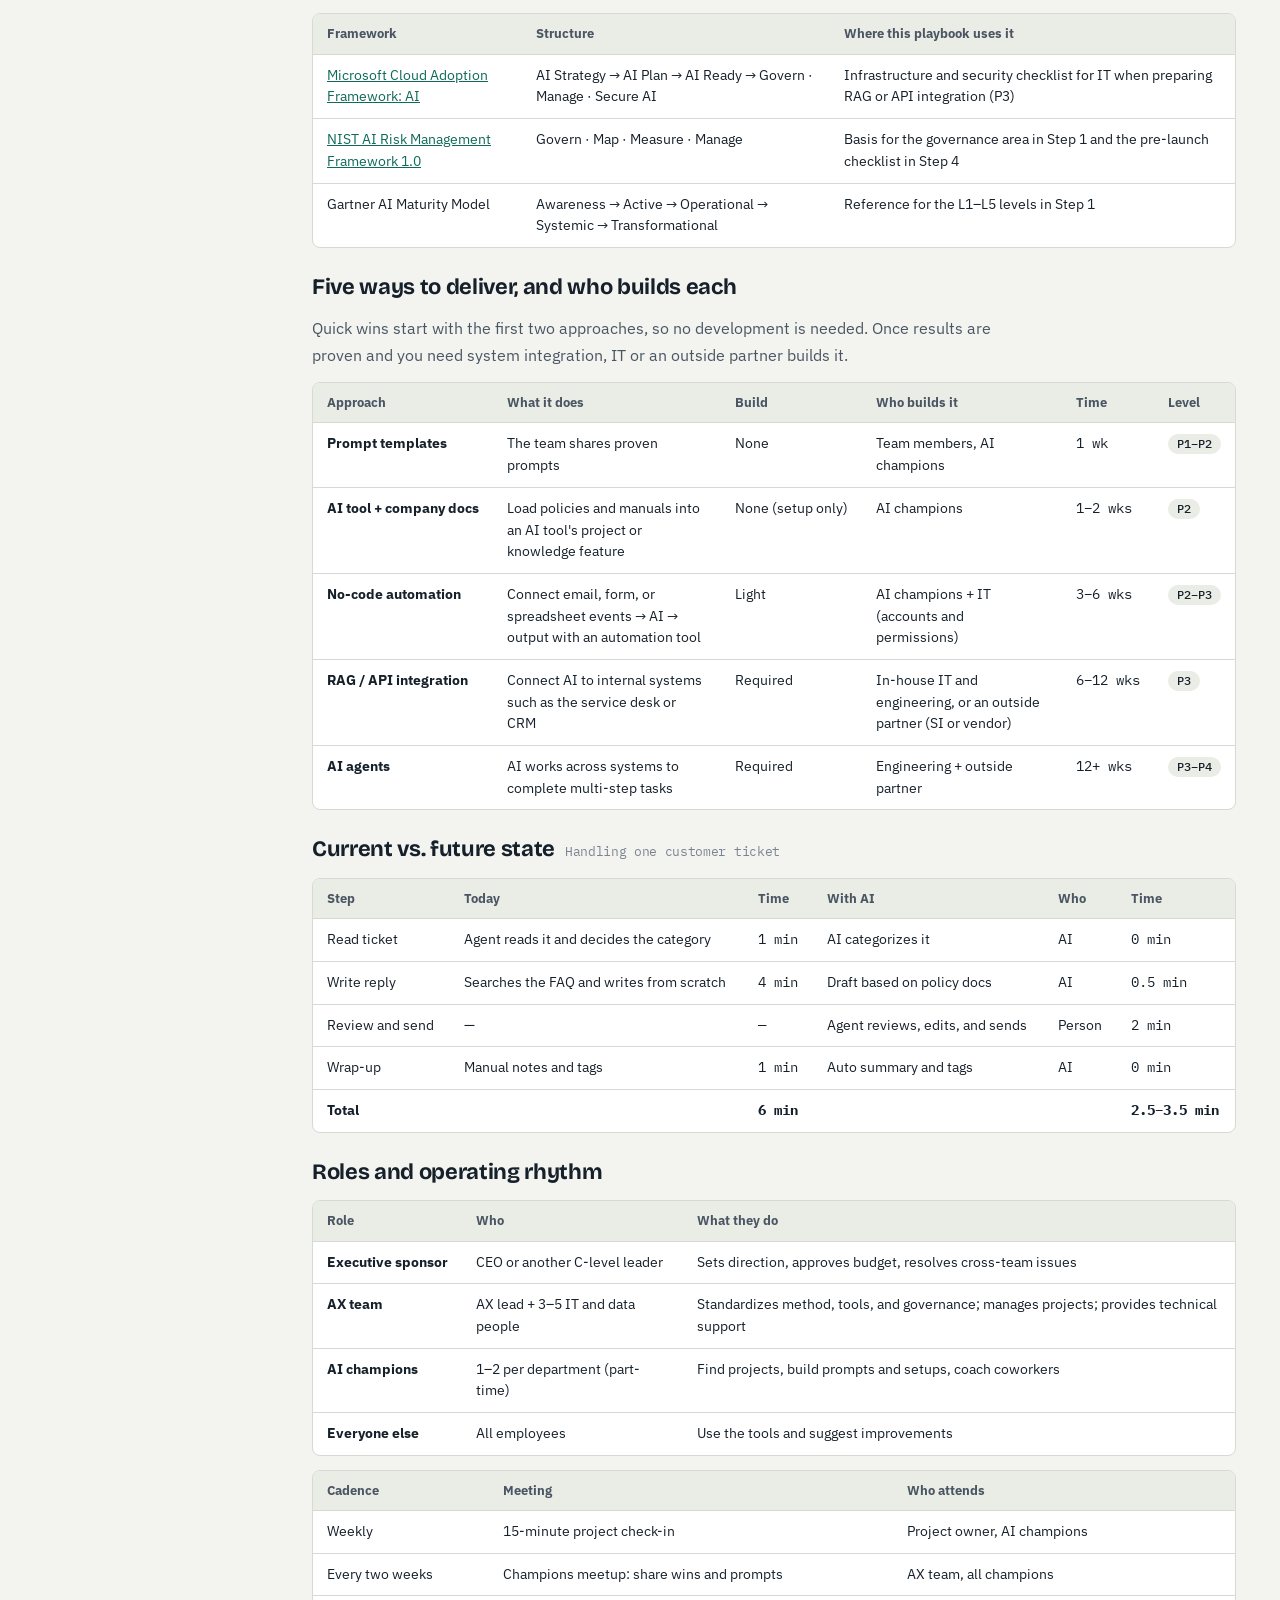
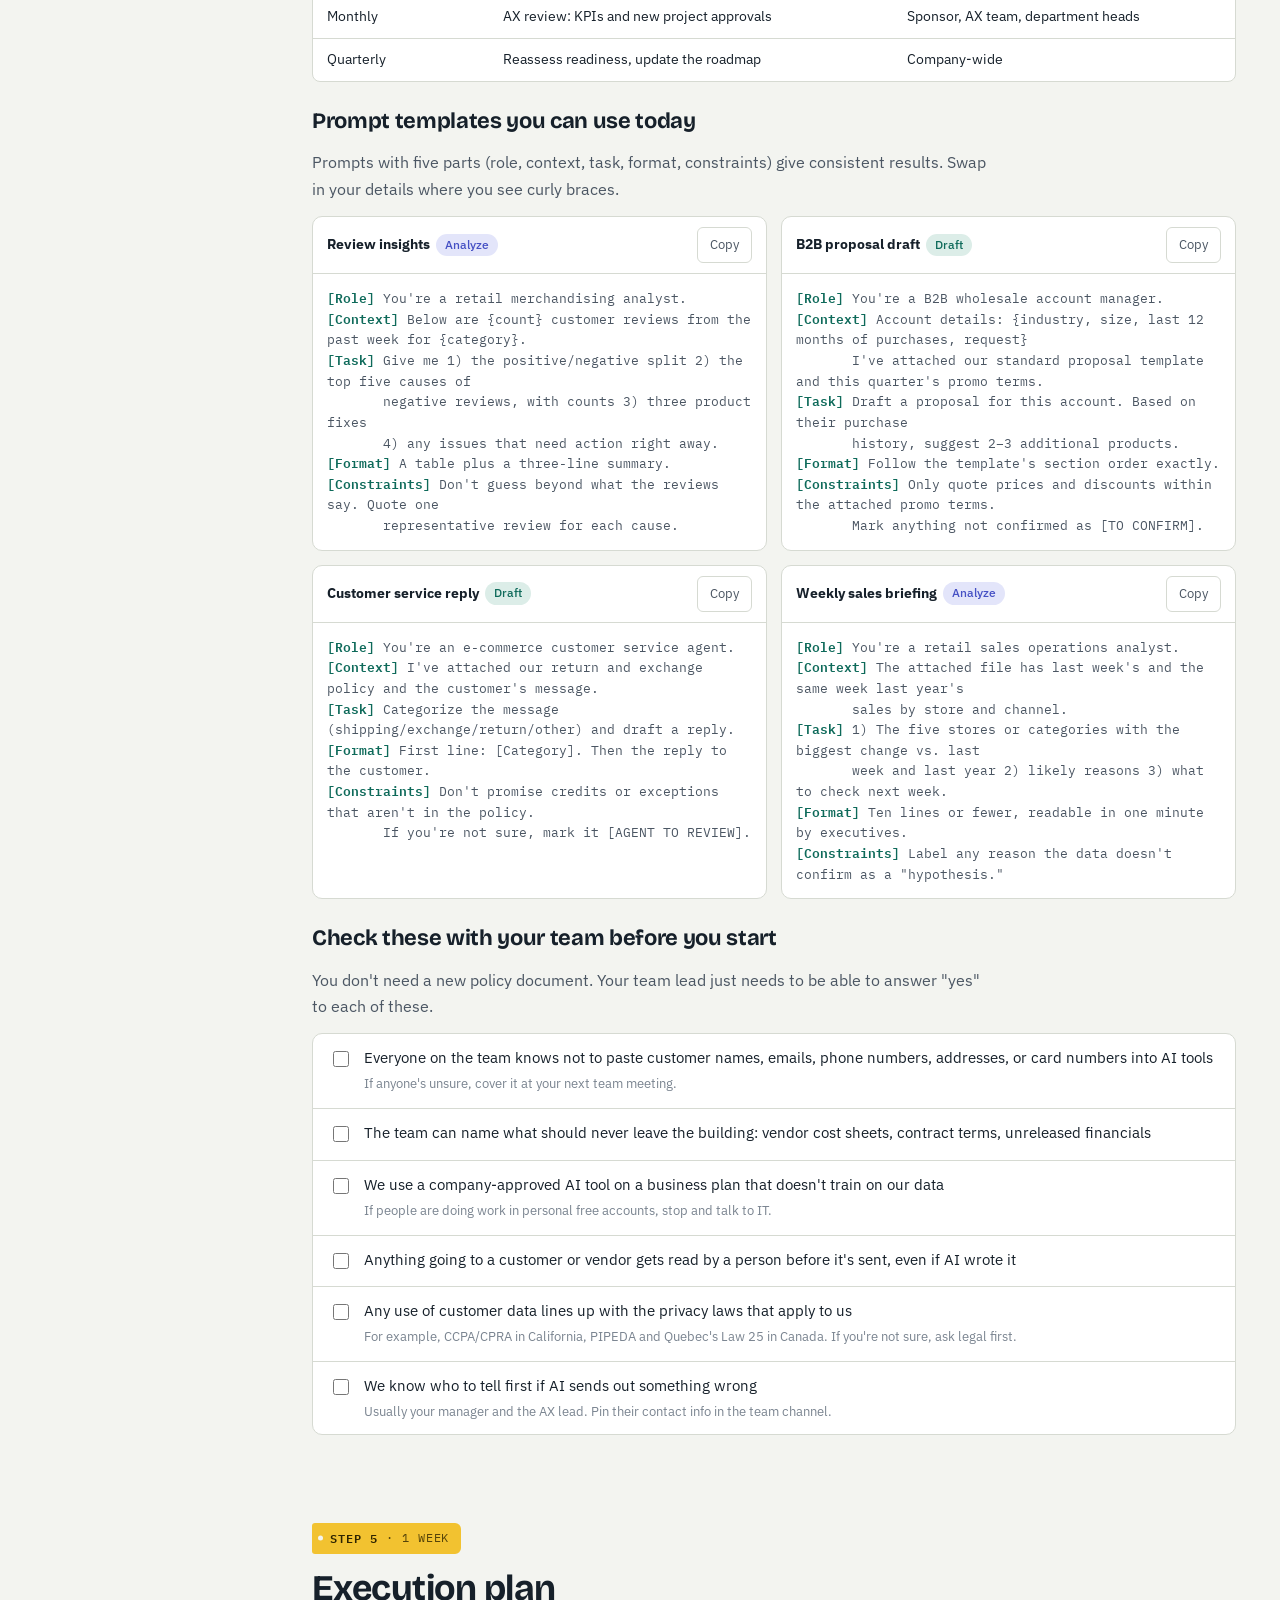
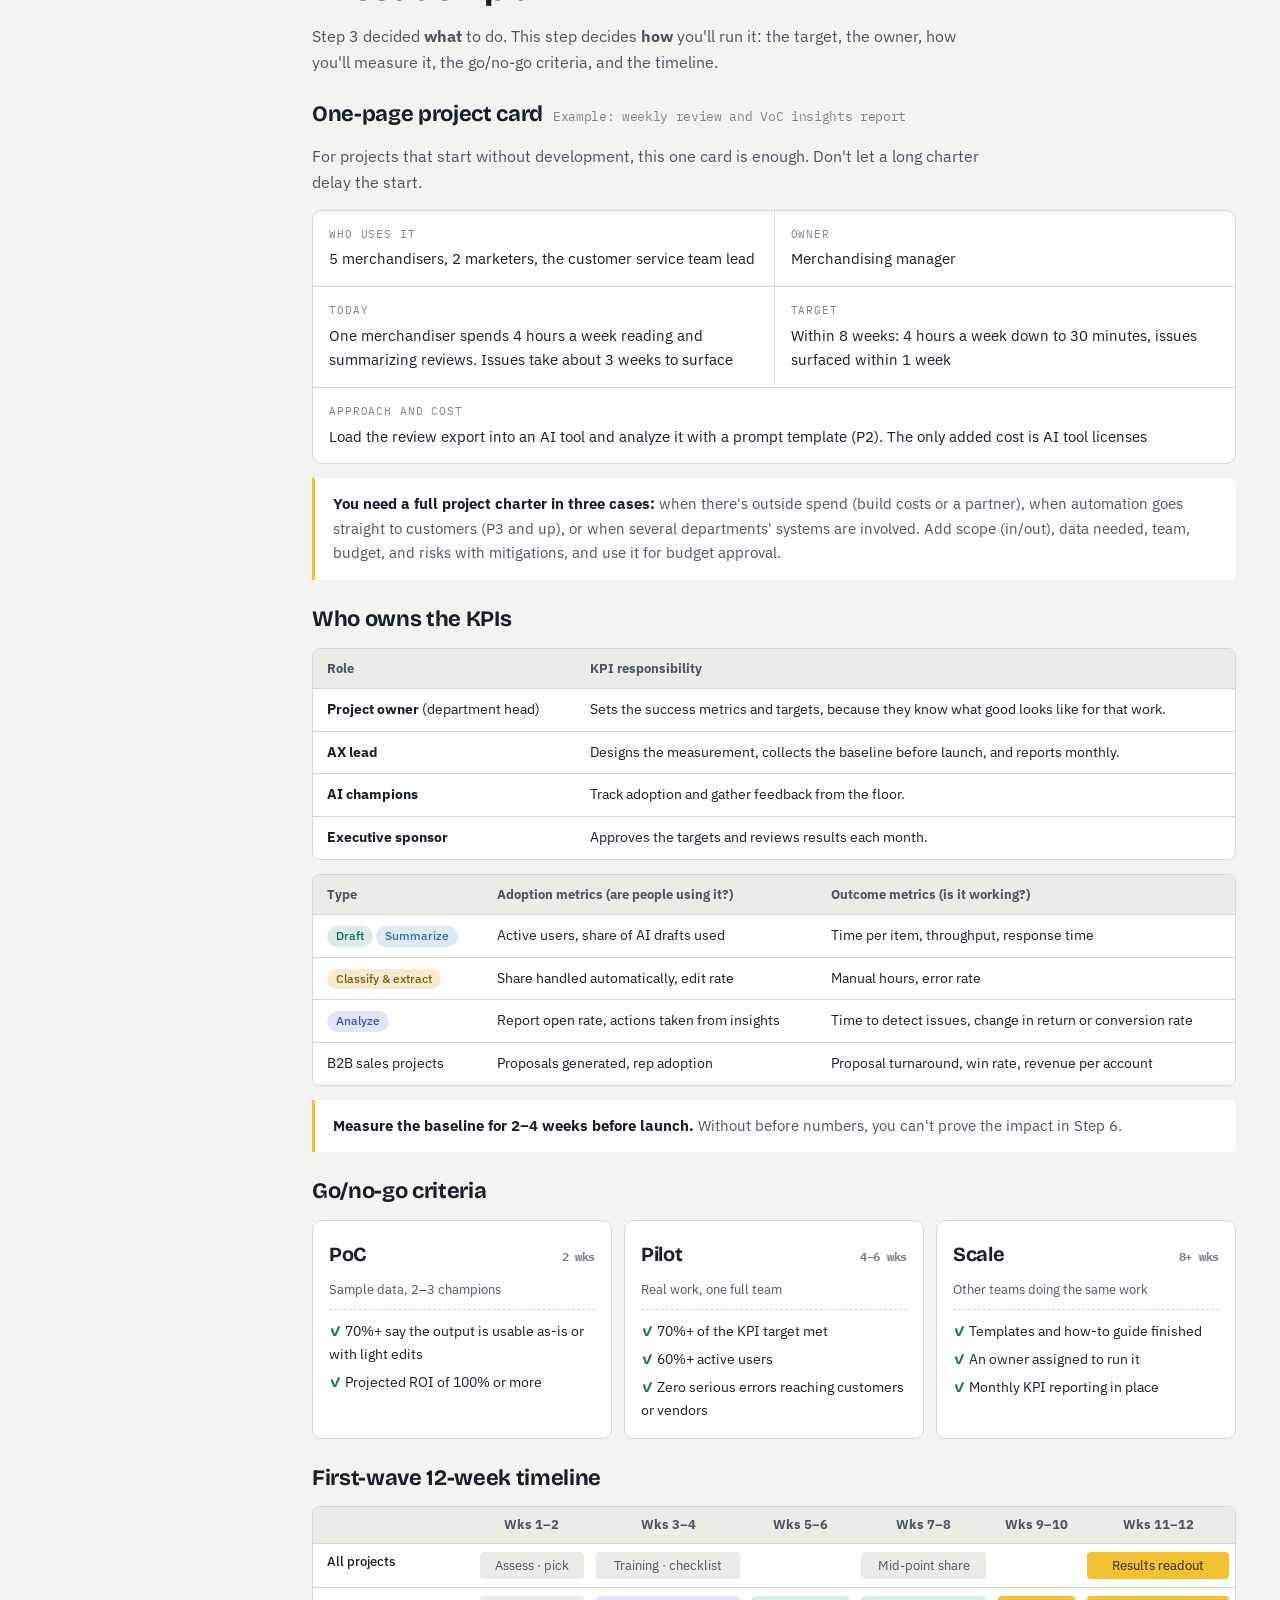
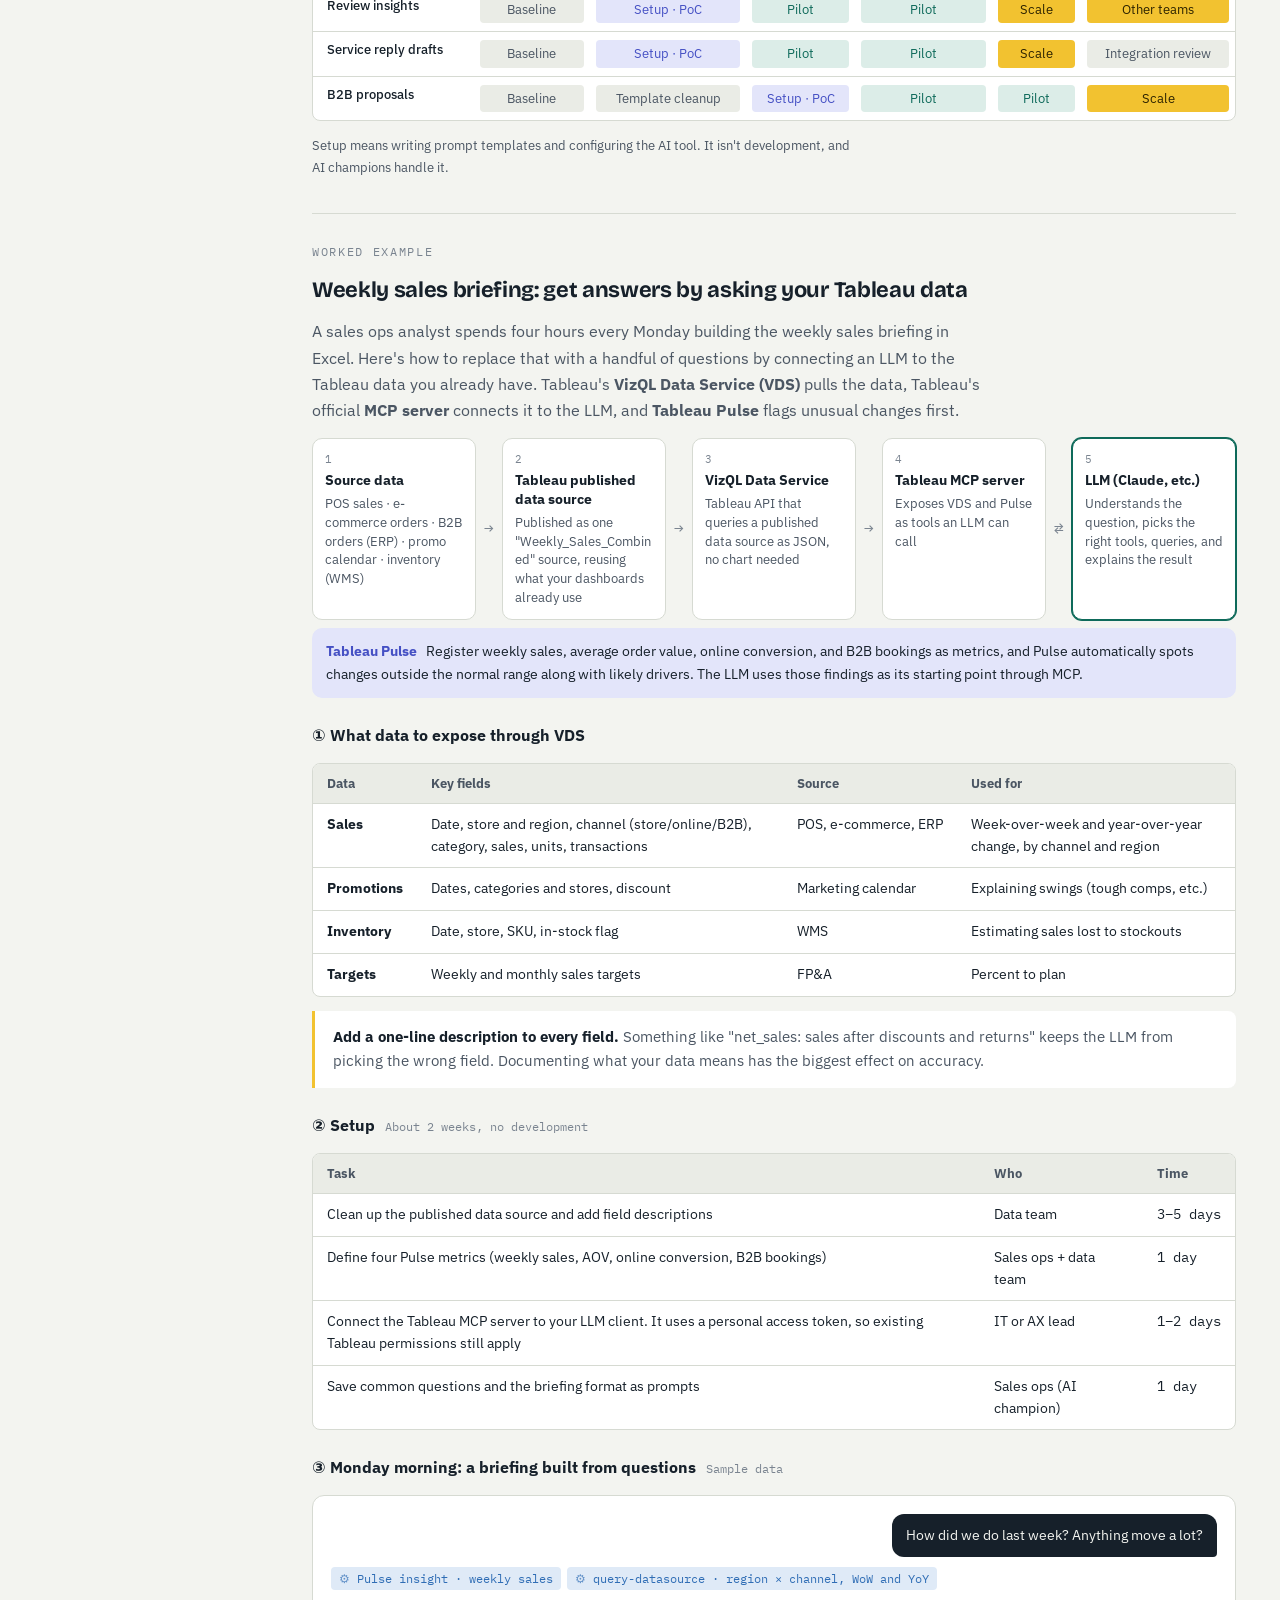
==== commit dcb24cb2: "Add English version with language switcher and auto-detect - en/index.html: full English page locali" ====
--- a/index.html
+++ b/index.html
@@ -3,417 +3,33 @@
 <head>
 <meta charset="utf-8">
 <meta name="viewport" content="width=device-width,initial-scale=1,viewport-fit=cover">
-<meta name="description" content="B2B·B2C 리테일 기업의 AX 실무자를 위한 6단계 실행 가이드: 수준 진단, 적용 레벨, 우선 적용 업무, 방법론, 실행 계획, ROI 계산">
+<meta name="description" content="B2B·B2C 리테일 기업의 AX 실무자를 위한 6단계 실행 가이드입니다. 25문항 AI 수준 진단, 부서별 적용 레벨 산정, 우선 적용 업무 선정, AWS CAF 기반 방법론, 실행 계획, ROI 계산기까지 한 페이지에서 직접 해볼 수 있습니다.">
 <meta name="author" content="Nathan Kim">
 <link rel="canonical" href="https://axtransitiion.vercel.app/">
+<link rel="alternate" hreflang="ko" href="https://axtransitiion.vercel.app/">
+<link rel="alternate" hreflang="en" href="https://axtransitiion.vercel.app/en/">
+<link rel="alternate" hreflang="x-default" href="https://axtransitiion.vercel.app/en/">
+<script>(function(){var t='/en/';try{var p=localStorage.getItem('ax.lang');if(p==='ko')return;if(p==='en'){location.replace(t+location.hash);return}}catch(e){}var l=((navigator.languages&&navigator.languages[0])||navigator.language||'').toLowerCase();if(l.indexOf('ko')!==0)location.replace(t+location.hash)})();</script>
 <meta property="og:type" content="website">
 <meta property="og:site_name" content="Retail AX Playbook">
 <meta property="og:locale" content="ko_KR">
 <meta property="og:url" content="https://axtransitiion.vercel.app/">
 <meta property="og:title" content="리테일 AX 플레이북 | 우리 회사의 AI 전환, 어디서부터 시작할까요?">
-<meta property="og:description" content="B2B·B2C 리테일 AX 실무자를 위한 6단계 실행 가이드. 수준 진단부터 우선 적용 업무 선정, 실행 계획, ROI 계산까지 한 페이지에서 직접 해볼 수 있습니다.">
+<meta property="og:description" content="B2B·B2C 리테일 기업의 AX 실무자를 위한 6단계 실행 가이드입니다. 25문항 AI 수준 진단, 부서별 적용 레벨 산정, 우선 적용 업무 선정, AWS CAF 기반 방법론, 실행 계획, ROI 계산기까지 한 페이지에서 직접 해볼 수 있습니다.">
 <meta property="og:image" content="https://axtransitiion.vercel.app/og-image.png">
 <meta property="og:image:width" content="1200">
 <meta property="og:image:height" content="630">
 <meta property="og:image:alt" content="리테일 AX 플레이북: 우리 회사의 AI 전환, 어디서부터 시작할까요? 6단계 로드맵">
 <meta name="twitter:card" content="summary_large_image">
 <meta name="twitter:title" content="리테일 AX 플레이북">
-<meta name="twitter:description" content="B2B·B2C 리테일 AX 실무자를 위한 6단계 실행 가이드">
+<meta name="twitter:description" content="B2B·B2C 리테일 기업의 AX 실무자를 위한 6단계 실행 가이드입니다. 25문항 AI 수준 진단, 부서별 적용 레벨 산정, 우선 적용 업무 선정, AWS CAF 기반 방법론, 실행 계획, ROI 계산기까지 한 페이지에서 직접 해볼 수 있습니다.">
 <meta name="twitter:image" content="https://axtransitiion.vercel.app/og-image.png">
 <style>:root{color-scheme:light;padding-top:env(safe-area-inset-top,0px);padding-bottom:env(safe-area-inset-bottom,0px)}body{margin:0}img{max-width:100%}[hidden]{display:none!important}</style>
 <title>리테일 AX 플레이북</title>
 <link rel="preconnect" href="https://fonts.googleapis.com">
 <link rel="preconnect" href="https://fonts.gstatic.com" crossorigin>
 <link rel="stylesheet" href="https://fonts.googleapis.com/css2?family=Do+Hyeon&family=IBM+Plex+Mono:wght@400;600&family=IBM+Plex+Sans+KR:wght@400;500;700&display=swap">
-<style>
-:root{
-  --bg:#F3F4F0; --surface:#FFFFFF; --surface-2:#EAECE6;
-  --ink:#16202A; --ink-2:#4B5663; --ink-3:#7A8490; --line:#D6DAD2;
-  --accent:#0E6A5A; --accent-ink:#FFFFFF; --accent-soft:#DCEDE8;
-  --tag:#F2C230; --tag-ink:#2E2400;
-  --c1:#0E6A5A; --c1s:#DCEDE8;
-  --c2:#2F6DB5; --c2s:#DFEAF7;
-  --c3:#8A5A00; --c3s:#F6EAD2;
-  --c4:#4550C4; --c4s:#E3E5FA;
-  --c5:#9A3A5E; --c5s:#F5E1E9;
-  --good:#1F7A3E; --warn:#A86A00; --bad:#B3362B;
-  --receipt:#FFFFFF;
-  --display:"Do Hyeon","IBM Plex Sans KR","Apple SD Gothic Neo","Malgun Gothic",sans-serif;
-  --body:"IBM Plex Sans KR","Apple SD Gothic Neo","Malgun Gothic",system-ui,sans-serif;
-  --mono:"IBM Plex Mono",ui-monospace,"SFMono-Regular",Menlo,monospace;
-}
-@media (prefers-color-scheme: dark){
-  :root:not([data-theme="light"]){
-    color-scheme:dark;
-    --bg:#0F151B; --surface:#161F28; --surface-2:#1D2833;
-    --ink:#E6EBEE; --ink-2:#A3AEB8; --ink-3:#77838E; --line:#2A3642;
-    --accent:#4CC2A6; --accent-ink:#06201A; --accent-soft:#143530;
-    --tag:#E6B82A; --tag-ink:#231B00;
-    --c1:#4CC2A6; --c1s:#143530; --c2:#7DB2F0; --c2s:#1B2E45; --c3:#E0B156; --c3s:#3A2C12; --c4:#9199F2; --c4s:#23284F; --c5:#EB8FB2; --c5s:#3D1F2B;
-    --good:#5CC47D; --warn:#E0A43A; --bad:#EF7A6E;
-    --receipt:#1A232C;
-  }
-}
-:root[data-theme="dark"]{
-  color-scheme:dark;
-  --bg:#0F151B; --surface:#161F28; --surface-2:#1D2833;
-  --ink:#E6EBEE; --ink-2:#A3AEB8; --ink-3:#77838E; --line:#2A3642;
-  --accent:#4CC2A6; --accent-ink:#06201A; --accent-soft:#143530;
-  --tag:#E6B82A; --tag-ink:#231B00;
-  --c1:#4CC2A6; --c1s:#143530; --c2:#7DB2F0; --c2s:#1B2E45; --c3:#E0B156; --c3s:#3A2C12; --c4:#9199F2; --c4s:#23284F; --c5:#EB8FB2; --c5s:#3D1F2B;
-  --good:#5CC47D; --warn:#E0A43A; --bad:#EF7A6E;
-  --receipt:#1A232C;
-}
-*{box-sizing:border-box}
-body{background:var(--bg);color:var(--ink);font-family:var(--body);font-size:15.5px;line-height:1.7;word-break:keep-all;overflow-wrap:break-word}
-h1,h2,h3{font-family:var(--display);font-weight:400;line-height:1.25;text-wrap:balance;margin:0}
-h2{font-size:clamp(28px,4vw,38px)}
-h3{font-size:22px}
-p{margin:0}
-a{color:var(--accent)}
-button,select{font:inherit;color:inherit}
-:focus-visible{outline:2px solid var(--accent);outline-offset:2px}
-.num{font-family:var(--mono);font-variant-numeric:tabular-nums}
-.muted{color:var(--ink-2)}
-
-.shell{display:grid;grid-template-columns:220px minmax(0,1fr);gap:48px;max-width:1240px;margin:0 auto;padding-inline:24px}
-nav.toc{position:sticky;top:env(safe-area-inset-top,0px);align-self:start;padding-block:32px;display:flex;flex-direction:column;gap:4px}
-.toc .brand{font-family:var(--mono);font-size:11px;letter-spacing:.14em;color:var(--ink-3);text-transform:uppercase;margin-bottom:14px}
-.toc a{display:flex;gap:10px;align-items:baseline;text-decoration:none;color:var(--ink-2);padding:7px 10px;border-radius:6px;font-size:14px}
-.toc a .n{font-family:var(--mono);font-size:11px;color:var(--ink-3);min-width:22px}
-.toc a:hover{background:var(--surface-2);color:var(--ink)}
-.toc a.on{background:var(--surface);color:var(--ink);box-shadow:inset 3px 0 0 var(--tag)}
-main{padding-block:32px 96px;min-width:0;display:flex;flex-direction:column;gap:88px}
-
-.hero{display:flex;flex-direction:column;gap:22px;padding-top:12px}
-.eyebrow{font-family:var(--mono);font-size:12px;letter-spacing:.14em;text-transform:uppercase;color:var(--ink-3)}
-.hero h1{font-size:clamp(40px,6.4vw,68px);letter-spacing:-.01em}
-.hero h1 em{font-style:normal;background:linear-gradient(transparent 62%,var(--tag) 62%);padding:0 .08em}
-.hero .lede{max-width:62ch;color:var(--ink-2);font-size:17px}
-.facts{display:flex;flex-wrap:wrap;gap:10px}
-.fact{display:flex;gap:8px;align-items:baseline;border:1px solid var(--line);border-radius:999px;padding:6px 14px;font-size:13.5px;background:var(--surface)}
-.route{display:grid;grid-template-columns:repeat(6,minmax(0,1fr));border:1px solid var(--line);border-radius:10px;background:var(--surface);overflow:hidden}
-.route a{padding:16px 14px;text-decoration:none;color:var(--ink);display:flex;flex-direction:column;gap:6px;border-left:1px solid var(--line)}
-.route a:first-child{border-left:0}
-.route a:hover{background:var(--surface-2)}
-.route .q{font-size:13px;color:var(--ink-2);line-height:1.5}
-.route .t{font-weight:700;font-size:15px}
-.route .d{font-family:var(--mono);font-size:11.5px;color:var(--ink-3);margin-top:auto}
-.plan{display:grid;grid-template-columns:repeat(3,minmax(0,1fr));gap:1px;background:var(--line);border:1px solid var(--line);border-radius:10px;overflow:hidden}
-.plan>div{background:var(--surface);padding:14px 16px;display:flex;flex-direction:column;gap:6px}
-.plan .when{font-family:var(--mono);font-size:11.5px;letter-spacing:.08em;color:var(--ink-3)}
-.plan b{font-size:15px}
-.plan p{font-size:13.5px;color:var(--ink-2);line-height:1.6}
-
-.shelftag{position:relative;display:inline-flex;align-items:center;gap:8px;background:var(--tag);color:var(--tag-ink);font-family:var(--mono);font-weight:600;font-size:12px;letter-spacing:.08em;padding:5px 12px 5px 18px;border-radius:3px 6px 6px 3px;align-self:flex-start}
-.shelftag::before{content:"";position:absolute;left:6px;top:50%;width:5px;height:5px;border-radius:50%;background:var(--bg);transform:translateY(-50%)}
-.shelftag .dur{font-weight:400;opacity:.8}
-
-section.step{display:flex;flex-direction:column;gap:26px;scroll-margin-top:24px}
-.step-head{display:flex;flex-direction:column;gap:12px}
-.step-head .intro{max-width:68ch;color:var(--ink-2)}
-.io{display:grid;grid-template-columns:repeat(3,minmax(0,1fr));gap:1px;background:var(--line);border:1px solid var(--line);border-radius:8px;overflow:hidden;font-size:13.5px}
-.io div{background:var(--surface);padding:12px 14px;line-height:1.6}
-.io span{display:block;font-family:var(--mono);font-size:10.5px;letter-spacing:.12em;color:var(--ink-3);margin-bottom:4px}
-.io ul{margin:0;padding-left:16px}
-
-.sub{display:flex;flex-direction:column;gap:14px}
-.sub>h3{display:flex;gap:10px;align-items:baseline;flex-wrap:wrap}
-.sub>h3 .k{font-family:var(--mono);font-size:13px;color:var(--ink-3);font-weight:400}
-.sub>p{max-width:68ch;color:var(--ink-2)}
-
-.tw{overflow-x:auto;border:1px solid var(--line);border-radius:8px;background:var(--surface)}
-table{border-collapse:collapse;width:100%;font-size:14px;line-height:1.55}
-th,td{text-align:left;vertical-align:top;padding:10px 14px;border-bottom:1px solid var(--line)}
-th{font-weight:700;font-size:12.5px;color:var(--ink-2);background:var(--surface-2);white-space:nowrap}
-tr:last-child td{border-bottom:0}
-td.nw{white-space:nowrap}
-tr.hl td{background:var(--accent-soft)}
-tr.hl td:first-child{box-shadow:inset 3px 0 0 var(--accent)}
-
-.note{border-left:3px solid var(--tag);background:var(--surface);padding:14px 18px;border-radius:0 8px 8px 0;font-size:14.5px;color:var(--ink-2);display:flex;flex-direction:column;gap:6px}
-.note b{color:var(--ink)}
-.note.warn{border-left-color:var(--warn)}
-.note ul{margin:0;padding-left:18px}
-
-.pill{display:inline-block;font-size:12px;font-weight:500;padding:1px 9px;border-radius:999px;white-space:nowrap}
-.pill.lv{background:var(--surface-2);color:var(--ink);font-family:var(--mono);font-size:11.5px}
-.pill.lv.on{background:var(--accent);color:var(--accent-ink)}
-.pt-write{background:var(--c1s);color:var(--c1)}
-.pt-search{background:var(--c2s);color:var(--c2)}
-.pt-extract{background:var(--c3s);color:var(--c3)}
-.pt-analyze{background:var(--c4s);color:var(--c4)}
-.pt-predict{background:var(--c5s);color:var(--c5)}
-.stars{font-family:var(--mono);letter-spacing:1px;color:var(--warn);white-space:nowrap}
-.stars i{font-style:normal;color:var(--line)}
-
-/* Diagnosis */
-.tool{display:grid;grid-template-columns:minmax(0,1.55fr) minmax(0,1fr);gap:20px;align-items:start}
-.panel{background:var(--surface);border:1px solid var(--line);border-radius:10px}
-.tabs{display:flex;flex-wrap:wrap;gap:4px;padding:8px;border-bottom:1px solid var(--line)}
-.tabs button{border:0;background:transparent;padding:7px 12px;border-radius:6px;font-size:13.5px;cursor:pointer;color:var(--ink-2);white-space:nowrap;display:flex;gap:6px;align-items:baseline}
-.tabs button .s{font-family:var(--mono);font-size:11.5px;color:var(--ink-3)}
-.tabs button[aria-selected="true"]{background:var(--ink);color:var(--bg)}
-.tabs button[aria-selected="true"] .s{color:var(--bg);opacity:.75}
-.qs{padding:6px 18px 10px}
-.criterion{margin:12px 0 4px;padding:12px 14px;background:var(--surface-2);border-radius:8px;font-size:13.5px;line-height:1.6}
-.criterion b{display:block;font-size:12px;font-family:var(--mono);letter-spacing:.08em;color:var(--ink-3);font-weight:400;margin-bottom:2px}
-.qrow{display:grid;grid-template-columns:30px minmax(0,1fr) auto;gap:6px 10px;align-items:start;padding:13px 0;border-bottom:1px dashed var(--line)}
-.qrow:last-child{border-bottom:0}
-.qrow .id{font-family:var(--mono);font-size:12px;color:var(--ink-3);padding-top:3px}
-.qrow .txt{font-size:14.5px;line-height:1.5;font-weight:500}
-.anc{grid-column:2/-1;display:flex;flex-wrap:wrap;gap:4px 14px;font-size:12.5px;color:var(--ink-3);line-height:1.5}
-.anc span b{font-family:var(--mono);color:var(--ink-2);margin-right:4px}
-.seg{display:inline-flex;border:1px solid var(--line);border-radius:6px;overflow:hidden;flex:none}
-.seg button{border:0;border-left:1px solid var(--line);background:var(--surface);width:32px;height:30px;cursor:pointer;font-family:var(--mono);font-size:13px;color:var(--ink-2)}
-.seg button:first-child{border-left:0}
-.seg button:hover{background:var(--surface-2)}
-.seg button[aria-pressed="true"]{background:var(--accent);color:var(--accent-ink);font-weight:600}
-.scale-key{font-size:12px;color:var(--ink-3);padding:10px 18px;border-top:1px solid var(--line);display:flex;flex-wrap:wrap;gap:4px 14px}
-.scale-key b{font-family:var(--mono);color:var(--ink-2)}
-
-.result{padding:20px;display:flex;flex-direction:column;gap:16px;position:sticky;top:16px}
-.bigscore{font-family:var(--mono);font-size:44px;line-height:1;font-weight:600;white-space:nowrap}
-.bigscore small{font-size:15px;color:var(--ink-3);font-weight:400}
-.lvname .l{font-family:var(--display);font-size:24px;line-height:1.2}
-.lvname .d{font-size:13px;color:var(--ink-2)}
-.bars{display:flex;flex-direction:column;gap:9px}
-.bar{display:grid;grid-template-columns:88px minmax(0,1fr) 34px;gap:10px;align-items:center;font-size:13px}
-.track{position:relative;height:10px;background:var(--surface-2);border-radius:5px}
-.fill{position:absolute;inset:0 auto 0 0;border-radius:5px;background:var(--accent);transition:width .3s}
-.bar.min .fill{background:var(--bad)}
-.bar .v{font-family:var(--mono);text-align:right;font-size:12.5px}
-.axis{display:grid;grid-template-columns:88px minmax(0,1fr) 34px;gap:10px;font-family:var(--mono);font-size:10.5px;color:var(--ink-3)}
-.axis .ticks{display:flex;justify-content:space-between}
-.ladder{display:grid;grid-template-columns:repeat(5,1fr);gap:4px}
-.ladder div{border:1px solid var(--line);border-radius:6px;padding:6px 4px;text-align:center;font-size:11.5px;line-height:1.3;color:var(--ink-3)}
-.ladder div b{display:block;font-family:var(--mono);font-size:12px}
-.ladder div.on{background:var(--ink);border-color:var(--ink);color:var(--bg)}
-.callout{font-size:13.5px;background:var(--surface-2);border-radius:8px;padding:12px 14px;color:var(--ink-2);display:flex;flex-direction:column;gap:6px}
-.callout b{color:var(--ink)}
-.callout.cap{background:transparent;border:1px dashed var(--warn)}
-.row-actions{display:flex;justify-content:space-between;align-items:center;gap:8px;flex-wrap:wrap}
-.linkbtn{border:1px solid var(--line);background:transparent;border-radius:6px;padding:6px 12px;font-size:13px;cursor:pointer;color:var(--ink-2)}
-.linkbtn:hover{background:var(--surface-2);color:var(--ink)}
-.linkbtn.primary{background:var(--ink);color:var(--bg);border-color:var(--ink)}
-.role{display:flex;gap:8px;align-items:center;font-size:13px;color:var(--ink-2)}
-.role select{border:1px solid var(--line);background:var(--bg);border-radius:6px;padding:5px 8px;font-size:13px}
-.example-flag{font-size:12px;color:var(--ink-3)}
-
-.guide{display:grid;grid-template-columns:repeat(3,minmax(0,1fr));gap:12px}
-.guide>div{background:var(--surface);border:1px solid var(--line);border-radius:10px;padding:16px 18px;display:flex;flex-direction:column;gap:8px}
-.guide h4{margin:0;font-size:15px}
-.guide ol,.guide ul{margin:0;padding-left:18px;font-size:13.5px;color:var(--ink-2);display:flex;flex-direction:column;gap:5px}
-.guide b{color:var(--ink)}
-
-/* Step 2 */
-.plevels{display:grid;grid-template-columns:repeat(4,minmax(0,1fr));gap:12px}
-.plv{background:var(--surface);border:1px solid var(--line);border-radius:10px;padding:16px;display:flex;flex-direction:column;gap:8px}
-.plv .code{font-family:var(--mono);font-size:12px;color:var(--ink-3)}
-.plv h4{margin:0;font-family:var(--display);font-weight:400;font-size:20px}
-.plv .row{font-size:13px;color:var(--ink-2)}
-.plv .row b{color:var(--ink);font-weight:500}
-.plv .ex{margin-top:auto;font-size:13px;border-top:1px dashed var(--line);padding-top:8px}
-.plv.rec{border-color:var(--accent);box-shadow:0 0 0 1px var(--accent)}
-.plv .badge{align-self:flex-start;font-size:11.5px;background:var(--accent);color:var(--accent-ink);padding:1px 8px;border-radius:999px}
-.ladderq{display:flex;flex-direction:column;border:1px solid var(--line);border-radius:10px;background:var(--surface);overflow:hidden}
-.ladderq>div{display:grid;grid-template-columns:56px minmax(0,1fr) minmax(0,200px);gap:14px;align-items:center;padding:14px 16px;border-top:1px solid var(--line)}
-.ladderq>div:first-child{border-top:0}
-.ladderq .p{font-family:var(--mono);font-weight:600;font-size:15px}
-.ladderq .qq{font-size:14.5px}
-.ladderq .qq small{display:block;font-size:12.5px;color:var(--ink-3)}
-.ladderq .yes{font-size:13px;color:var(--ink-2)}
-.ladderq .yes b{color:var(--good)}
-
-/* Step 3 */
-.ptypes{display:grid;grid-template-columns:repeat(5,minmax(0,1fr));gap:10px}
-.ptype{background:var(--surface);border:1px solid var(--line);border-radius:10px;padding:14px;display:flex;flex-direction:column;gap:6px}
-.ptype h4{margin:0;font-size:15px}
-.ptype p{font-size:13px;color:var(--ink-2);line-height:1.55}
-.ptype .goal{margin-top:auto;font-size:12px;color:var(--ink-3);border-top:1px dashed var(--line);padding-top:6px}
-.filters{display:flex;flex-direction:column;gap:10px}
-.chips{display:flex;flex-wrap:wrap;gap:6px}
-.chip{border:1px solid var(--line);background:var(--surface);border-radius:999px;padding:5px 13px;font-size:13px;cursor:pointer;color:var(--ink-2)}
-.chip[aria-pressed="true"]{background:var(--ink);border-color:var(--ink);color:var(--bg)}
-.count{font-size:13px;color:var(--ink-3)}
-.byline{display:flex;justify-content:space-between;align-items:baseline;gap:8px 16px;flex-wrap:wrap}
-.author{font-size:13px;color:var(--ink-3)}
-.author b{color:var(--ink);font-weight:500}
-.starter-head{display:flex;justify-content:space-between;align-items:center;gap:10px 16px;flex-wrap:wrap}
-.starter-head select{min-width:180px}
-.starter{display:grid;grid-template-columns:repeat(3,minmax(0,1fr));gap:12px}
-.starter .card{background:var(--surface);border:1px solid var(--line);border-radius:10px;padding:16px;display:flex;flex-direction:column;gap:8px}
-.starter .card h4{margin:0;font-size:16px}
-.starter .card p{font-size:13.5px;color:var(--ink-2)}
-.starter .card .meta{display:flex;gap:6px;flex-wrap:wrap;margin-top:auto}
-.score-tool{display:grid;grid-template-columns:minmax(0,1.5fr) minmax(0,1fr);gap:20px;align-items:start}
-.crit{display:grid;grid-template-columns:minmax(0,1fr) auto;gap:4px 12px;padding:12px 18px;border-bottom:1px dashed var(--line);align-items:center}
-.crit:last-child{border-bottom:0}
-.crit .nm{font-weight:500;font-size:14.5px}
-.crit .nm .w{font-family:var(--mono);font-size:12px;color:var(--ink-3);margin-left:6px}
-.crit .hint{grid-column:1/-1;font-size:12.5px;color:var(--ink-3)}
-.verdict{padding:20px;display:flex;flex-direction:column;gap:12px}
-.verdict .state{font-family:var(--display);font-size:24px}
-.verdict .state.go{color:var(--good)}
-.verdict .state.hold{color:var(--warn)}
-.verdict .state.no{color:var(--bad)}
-
-/* Step 4 */
-.flow{display:grid;grid-template-columns:repeat(4,minmax(0,1fr));border:1px solid var(--line);border-radius:10px;background:var(--surface);overflow:hidden}
-.flow>div{padding:16px;border-left:1px solid var(--line);display:flex;flex-direction:column;gap:8px}
-.flow>div:first-child{border-left:0}
-.flow .en{font-family:var(--mono);font-size:11px;letter-spacing:.1em;color:var(--ink-3);text-transform:uppercase}
-.flow h4{margin:0;font-family:var(--display);font-weight:400;font-size:22px}
-.flow .aws{font-size:12.5px;color:var(--ink-3);line-height:1.5}
-.flow ul{margin:0;padding-left:16px;font-size:13.5px;color:var(--ink-2);display:flex;flex-direction:column;gap:3px}
-.flow .map{margin-top:auto;font-size:12.5px;border-top:1px dashed var(--line);padding-top:8px}
-.flow .map b{color:var(--accent);font-family:var(--mono);font-weight:600}
-.src{font-size:12.5px;color:var(--ink-3)}
-.prompts{display:grid;grid-template-columns:repeat(2,minmax(0,1fr));gap:14px}
-.prompt{background:var(--surface);border:1px solid var(--line);border-radius:10px;overflow:hidden;display:flex;flex-direction:column}
-.prompt header{display:flex;justify-content:space-between;align-items:center;gap:8px;padding:10px 14px;border-bottom:1px solid var(--line)}
-.prompt header b{font-size:14px;display:flex;gap:6px;align-items:center;flex-wrap:wrap}
-.prompt pre{margin:0;padding:14px;font-family:var(--mono);font-size:12.5px;line-height:1.65;white-space:pre-wrap;color:var(--ink-2);overflow-x:auto}
-.prompt pre .k{color:var(--accent);font-weight:600}
-.checks{list-style:none;margin:0;padding:0;display:flex;flex-direction:column;gap:2px;background:var(--surface);border:1px solid var(--line);border-radius:10px}
-.checks li{display:flex;gap:12px;align-items:flex-start;font-size:14.5px;padding:12px 16px;border-top:1px solid var(--line)}
-.checks li:first-child{border-top:0}
-.checks input{margin-top:5px;accent-color:var(--accent);width:16px;height:16px;flex:none}
-.checks small{display:block;color:var(--ink-3);font-size:12.5px;margin-top:2px}
-
-/* Step 5 */
-.gantt td,.gantt th{text-align:center;padding:8px 6px;font-size:12.5px}
-.gantt td:first-child,.gantt th:first-child{text-align:left;padding-left:14px;white-space:nowrap;font-weight:500}
-.g{border-radius:4px;padding:4px 6px;display:block;white-space:nowrap}
-.g.d{background:var(--surface-2);color:var(--ink-2)}
-.g.b{background:var(--c4s);color:var(--c4)}
-.g.p{background:var(--accent-soft);color:var(--accent)}
-.g.s{background:var(--tag);color:var(--tag-ink)}
-.gates{display:grid;grid-template-columns:repeat(3,minmax(0,1fr));gap:12px}
-.gate{background:var(--surface);border:1px solid var(--line);border-radius:10px;padding:16px;display:flex;flex-direction:column;gap:8px}
-.gate h4{margin:0;font-family:var(--display);font-weight:400;font-size:20px;display:flex;justify-content:space-between;align-items:baseline;gap:8px}
-.gate h4 span{font-family:var(--mono);font-size:12px;color:var(--ink-3)}
-.gate .scope{font-size:13px;color:var(--ink-2)}
-.gate ul{margin:0;padding:0;list-style:none;display:flex;flex-direction:column;gap:5px;font-size:13.5px;border-top:1px dashed var(--line);padding-top:10px}
-.gate li::before{content:"✓ ";color:var(--good);font-weight:700}
-.card1{display:grid;grid-template-columns:minmax(0,1fr) minmax(0,1fr);gap:1px;background:var(--line);border:1px solid var(--line);border-radius:10px;overflow:hidden}
-.card1>div{background:var(--surface);padding:14px 16px;display:flex;flex-direction:column;gap:4px}
-.card1 .q{font-family:var(--mono);font-size:11px;letter-spacing:.08em;color:var(--ink-3)}
-.card1 .a{font-size:14.5px}
-.card1 .wide{grid-column:1/-1}
-
-/* Example */
-.example{border-top:1px solid var(--line);padding-top:28px;margin-top:8px}
-.example .mini{margin:10px 0 0;font-size:16px;display:flex;gap:10px;align-items:baseline;flex-wrap:wrap}
-.example .mini .k{font-family:var(--mono);font-size:12px;color:var(--ink-3);font-weight:400}
-.arch{display:grid;grid-template-columns:minmax(0,1fr) auto minmax(0,1fr) auto minmax(0,1fr) auto minmax(0,1fr) auto minmax(0,1fr);gap:8px;align-items:stretch}
-.arch .node{background:var(--surface);border:1px solid var(--line);border-radius:10px;padding:12px;display:flex;flex-direction:column;gap:4px;font-size:12.5px;color:var(--ink-2);line-height:1.5}
-.arch .node b{color:var(--ink);font-size:14px;line-height:1.35}
-.arch .node .no{font-family:var(--mono);font-size:11px;color:var(--ink-3)}
-.arch .node.hi{border-color:var(--accent);box-shadow:0 0 0 1px var(--accent)}
-.arch .arrow{display:flex;align-items:center;justify-content:center;font-family:var(--mono);color:var(--ink-3);font-size:16px}
-.arch .pulse{grid-column:1/-1;background:var(--c4s);color:var(--ink);border-radius:10px;padding:12px 14px;font-size:13.5px}
-.arch .pulse b{color:var(--c4);margin-right:6px}
-.chat{background:var(--surface);border:1px solid var(--line);border-radius:12px;padding:18px;display:flex;flex-direction:column;gap:10px}
-.msg{max-width:78%;padding:10px 14px;border-radius:12px;font-size:14px;line-height:1.6}
-.msg.q{align-self:flex-end;background:var(--ink);color:var(--bg);border-bottom-right-radius:4px}
-.msg.a{align-self:flex-start;background:var(--surface-2);border-bottom-left-radius:4px}
-.msg.a ol{margin:0 0 8px;padding-left:18px}
-.tools{align-self:flex-start;display:flex;flex-wrap:wrap;gap:6px}
-.tools span{font-family:var(--mono);font-size:11.5px;color:var(--c2);background:var(--c2s);border-radius:4px;padding:2px 8px}
-.tools span::before{content:"⚙ ";opacity:.7}
-.hyp{font-family:var(--mono);font-size:11px;background:var(--tag);color:var(--tag-ink);border-radius:3px;padding:0 5px;margin-right:4px}
-.fde{background:var(--surface);border:1px solid var(--accent);border-radius:12px;padding:20px;display:flex;flex-direction:column;gap:12px}
-.fde h4{margin:0;font-family:var(--display);font-weight:400;font-size:24px;line-height:1.3;color:var(--accent);text-wrap:balance}
-.fde p{font-size:14.5px;color:var(--ink-2);max-width:72ch}
-.fde p b{color:var(--ink)}
-@media (max-width:1080px){
-  .arch{grid-template-columns:minmax(0,1fr)}
-  .arch .arrow{transform:rotate(90deg);height:18px}
-}
-@media (max-width:560px){.msg{max-width:92%}}
-
-/* ROI */
-.formula{font-family:var(--mono);font-size:13.5px;background:var(--surface);border:1px solid var(--line);border-radius:8px;padding:14px 16px;overflow-x:auto}
-.roi{display:grid;grid-template-columns:minmax(0,1fr) minmax(0,400px);gap:24px;align-items:start}
-.form{padding:18px;display:flex;flex-direction:column;gap:18px}
-.presets{display:flex;flex-wrap:wrap;gap:6px;align-items:center}
-.presets span{font-size:13px;color:var(--ink-3);margin-right:4px}
-fieldset{border:0;margin:0;padding:0;display:flex;flex-direction:column;gap:10px}
-legend{font-family:var(--mono);font-size:11px;letter-spacing:.12em;color:var(--ink-3);text-transform:uppercase;margin-bottom:8px;padding:0}
-.fields{display:grid;grid-template-columns:repeat(2,minmax(0,1fr));gap:10px 14px}
-.field{display:flex;flex-direction:column;gap:4px}
-.field label{font-size:13px;color:var(--ink-2)}
-.inp{display:flex;align-items:center;border:1px solid var(--line);border-radius:6px;background:var(--bg);overflow:hidden}
-.inp:focus-within{border-color:var(--accent)}
-.inp input{flex:1;min-width:0;border:0;background:transparent;padding:8px 10px;font-family:var(--mono);font-size:14px;color:var(--ink);text-align:right}
-.inp input:focus{outline:none}
-.inp em{font-style:normal;font-size:12px;color:var(--ink-3);padding-right:10px}
-.receipt{background:var(--receipt);color:var(--ink);font-family:var(--mono);font-size:13px;padding:22px 22px 26px;position:sticky;top:16px;border:1px solid var(--line);border-bottom:0;
-  --zz:10px;
-  -webkit-mask:conic-gradient(from -45deg at bottom,#0000,#000 1deg 89deg,#0000 90deg) 50%/var(--zz) 100%;
-          mask:conic-gradient(from -45deg at bottom,#0000,#000 1deg 89deg,#0000 90deg) 50%/var(--zz) 100%}
-.receipt .hd{text-align:center;display:flex;flex-direction:column;gap:2px;margin-bottom:12px}
-.receipt .hd b{font-size:14px;letter-spacing:.14em}
-.receipt .hd span{font-size:11.5px;color:var(--ink-3)}
-.receipt .ln{display:flex;justify-content:space-between;gap:12px;padding:3px 0}
-.receipt .ln span:first-child{color:var(--ink-2)}
-.receipt .ln span:last-child{text-align:right;font-variant-numeric:tabular-nums}
-.receipt .sm{font-size:11.5px;color:var(--ink-3)}
-.receipt hr{border:0;border-top:1px dashed var(--ink-3);margin:10px 0}
-.receipt .sec{font-size:11px;letter-spacing:.12em;color:var(--ink-3);margin:6px 0 2px}
-.receipt .tot{font-weight:600;font-size:14px}
-.receipt .big{display:flex;justify-content:space-between;align-items:baseline;padding:4px 0}
-.receipt .big span:last-child{font-size:28px;font-weight:600}
-.receipt .big.pos span:last-child{color:var(--good)}
-.receipt .big.neg span:last-child{color:var(--bad)}
-.receipt .barcode{height:34px;margin-top:16px;background:repeating-linear-gradient(90deg,var(--ink) 0 2px,transparent 2px 4px,var(--ink) 4px 5px,transparent 5px 8px,var(--ink) 8px 11px,transparent 11px 12px);opacity:.8}
-.receipt .ft{text-align:center;font-size:11px;color:var(--ink-3);margin-top:6px}
-
-.faq{display:grid;grid-template-columns:repeat(2,minmax(0,1fr));gap:14px}
-.faq div{background:var(--surface);border:1px solid var(--line);border-radius:10px;padding:16px;display:flex;flex-direction:column;gap:6px}
-.faq b{font-size:15px}
-.faq p{font-size:14px;color:var(--ink-2)}
-footer{border-top:1px solid var(--line);padding-top:20px;font-size:13px;color:var(--ink-3);display:flex;flex-direction:column;gap:6px}
-
-@media (max-width:1080px){
-  .route{grid-template-columns:repeat(3,minmax(0,1fr))}
-  .route a:nth-child(4){border-left:0}
-  .route a:nth-child(n+4){border-top:1px solid var(--line)}
-  .flow,.plevels{grid-template-columns:repeat(2,minmax(0,1fr))}
-  .flow>div{border-top:1px solid var(--line)}
-  .ptypes{grid-template-columns:repeat(3,minmax(0,1fr))}
-  .tool{grid-template-columns:minmax(0,1fr)}
-  .result{position:static}
-}
-@media (max-width:900px){
-  .shell{grid-template-columns:minmax(0,1fr);gap:0;padding-inline:16px}
-  nav.toc{flex-direction:row;overflow-x:auto;padding-block:10px;background:var(--bg);z-index:5;border-bottom:1px solid var(--line);margin-inline:-16px;padding-inline:16px;gap:2px}
-  .toc .brand{display:none}
-  .toc a{white-space:nowrap;padding:6px 10px}
-  .toc a.on{box-shadow:inset 0 -3px 0 var(--tag)}
-  .score-tool,.roi{grid-template-columns:minmax(0,1fr)}
-  .receipt{position:static}
-  .starter,.gates,.prompts,.faq,.guide,.plan{grid-template-columns:minmax(0,1fr)}
-  .ladderq>div{grid-template-columns:48px minmax(0,1fr)}
-  .ladderq .yes{grid-column:2}
-}
-@media (max-width:560px){
-  body{font-size:15px}
-  .route{grid-template-columns:repeat(2,minmax(0,1fr))}
-  .route a{border-left:1px solid var(--line)!important;border-top:1px solid var(--line)}
-  .route a:nth-child(odd){border-left:0!important}
-  .route a:nth-child(-n+2){border-top:0}
-  .io,.card1{grid-template-columns:minmax(0,1fr)}
-  .flow,.plevels,.ptypes{grid-template-columns:minmax(0,1fr)}
-  .flow>div{border-left:0}
-  .qrow{grid-template-columns:26px minmax(0,1fr)}
-  .qrow .seg{grid-column:2}
-  .fields{grid-template-columns:minmax(0,1fr)}
-}
-@media (prefers-reduced-motion:reduce){*{transition:none!important;scroll-behavior:auto!important}}
-html{scroll-behavior:smooth}
-</style>
+<link rel="stylesheet" href="/styles.css">
 
 </head>
 <body>
@@ -432,7 +48,8 @@
 
   <main>
     <header class="hero" id="top">
-      <div class="byline"><span class="eyebrow">AX 실무자를 위한 실행 가이드 · B2B·B2C 리테일</span><span class="author">Created by <b>Nathan Kim</b></span></div>
+      <div class="topbar"><span class="author">Created by <b>Nathan Kim</b></span><nav class="lang" aria-label="언어 선택"><a href="/" lang="ko" data-lang="ko" aria-current="true">한국어</a><a href="/en/" lang="en" data-lang="en">English</a></nav></div>
+      <span class="eyebrow">AX 실무자를 위한 실행 가이드 · B2B·B2C 리테일</span>
       <h1>우리 회사의 AI 전환,<br><em>어디서부터</em> 시작할까요?</h1>
       <p class="lede">이 가이드는 세 가지 질문에 차례로 답합니다. 우리 회사는 지금 어느 수준인지, 어떤 업무부터 시작해야 하는지, 투자하면 얼마를 돌려받는지입니다. 개발 없이 기존 AI 도구로 바로 시작할 수 있는 업무를 중심으로 정리했습니다.</p>
       <div class="facts">
@@ -1447,6 +1064,7 @@
     links.forEach((a,i)=>a.classList.toggle('on',i===cur));
   }
   addEventListener('scroll',onScroll,{passive:true});onScroll();
+  document.querySelectorAll('.lang a').forEach(a=>a.addEventListener('click',()=>{try{localStorage.setItem('ax.lang',a.dataset.lang)}catch(e){}}));
 })();
 </script>
 
--- a/styles.css
+++ b/styles.css
@@ -0,0 +1,394 @@
+:root{
+  --bg:#F3F4F0; --surface:#FFFFFF; --surface-2:#EAECE6;
+  --ink:#16202A; --ink-2:#4B5663; --ink-3:#7A8490; --line:#D6DAD2;
+  --accent:#0E6A5A; --accent-ink:#FFFFFF; --accent-soft:#DCEDE8;
+  --tag:#F2C230; --tag-ink:#2E2400;
+  --c1:#0E6A5A; --c1s:#DCEDE8;
+  --c2:#2F6DB5; --c2s:#DFEAF7;
+  --c3:#8A5A00; --c3s:#F6EAD2;
+  --c4:#4550C4; --c4s:#E3E5FA;
+  --c5:#9A3A5E; --c5s:#F5E1E9;
+  --good:#1F7A3E; --warn:#A86A00; --bad:#B3362B;
+  --receipt:#FFFFFF;
+  --display:"Do Hyeon","IBM Plex Sans KR","Apple SD Gothic Neo","Malgun Gothic",sans-serif;
+  --body:"IBM Plex Sans KR","Apple SD Gothic Neo","Malgun Gothic",system-ui,sans-serif;
+  --mono:"IBM Plex Mono",ui-monospace,"SFMono-Regular",Menlo,monospace;
+}
+@media (prefers-color-scheme: dark){
+  :root:not([data-theme="light"]){
+    color-scheme:dark;
+    --bg:#0F151B; --surface:#161F28; --surface-2:#1D2833;
+    --ink:#E6EBEE; --ink-2:#A3AEB8; --ink-3:#77838E; --line:#2A3642;
+    --accent:#4CC2A6; --accent-ink:#06201A; --accent-soft:#143530;
+    --tag:#E6B82A; --tag-ink:#231B00;
+    --c1:#4CC2A6; --c1s:#143530; --c2:#7DB2F0; --c2s:#1B2E45; --c3:#E0B156; --c3s:#3A2C12; --c4:#9199F2; --c4s:#23284F; --c5:#EB8FB2; --c5s:#3D1F2B;
+    --good:#5CC47D; --warn:#E0A43A; --bad:#EF7A6E;
+    --receipt:#1A232C;
+  }
+}
+:root[data-theme="dark"]{
+  color-scheme:dark;
+  --bg:#0F151B; --surface:#161F28; --surface-2:#1D2833;
+  --ink:#E6EBEE; --ink-2:#A3AEB8; --ink-3:#77838E; --line:#2A3642;
+  --accent:#4CC2A6; --accent-ink:#06201A; --accent-soft:#143530;
+  --tag:#E6B82A; --tag-ink:#231B00;
+  --c1:#4CC2A6; --c1s:#143530; --c2:#7DB2F0; --c2s:#1B2E45; --c3:#E0B156; --c3s:#3A2C12; --c4:#9199F2; --c4s:#23284F; --c5:#EB8FB2; --c5s:#3D1F2B;
+  --good:#5CC47D; --warn:#E0A43A; --bad:#EF7A6E;
+  --receipt:#1A232C;
+}
+*{box-sizing:border-box}
+body{background:var(--bg);color:var(--ink);font-family:var(--body);font-size:15.5px;line-height:1.7;word-break:keep-all;overflow-wrap:break-word}
+h1,h2,h3{font-family:var(--display);font-weight:400;line-height:1.25;text-wrap:balance;margin:0}
+h2{font-size:clamp(28px,4vw,38px)}
+h3{font-size:22px}
+p{margin:0}
+a{color:var(--accent)}
+button,select{font:inherit;color:inherit}
+:focus-visible{outline:2px solid var(--accent);outline-offset:2px}
+.num{font-family:var(--mono);font-variant-numeric:tabular-nums}
+.muted{color:var(--ink-2)}
+
+.shell{display:grid;grid-template-columns:220px minmax(0,1fr);gap:48px;max-width:1240px;margin:0 auto;padding-inline:24px}
+nav.toc{position:sticky;top:env(safe-area-inset-top,0px);align-self:start;padding-block:32px;display:flex;flex-direction:column;gap:4px}
+.toc .brand{font-family:var(--mono);font-size:11px;letter-spacing:.14em;color:var(--ink-3);text-transform:uppercase;margin-bottom:14px}
+.toc a{display:flex;gap:10px;align-items:baseline;text-decoration:none;color:var(--ink-2);padding:7px 10px;border-radius:6px;font-size:14px}
+.toc a .n{font-family:var(--mono);font-size:11px;color:var(--ink-3);min-width:22px}
+.toc a:hover{background:var(--surface-2);color:var(--ink)}
+.toc a.on{background:var(--surface);color:var(--ink);box-shadow:inset 3px 0 0 var(--tag)}
+main{padding-block:32px 96px;min-width:0;display:flex;flex-direction:column;gap:88px}
+
+.hero{display:flex;flex-direction:column;gap:22px;padding-top:12px}
+.eyebrow{font-family:var(--mono);font-size:12px;letter-spacing:.14em;text-transform:uppercase;color:var(--ink-3)}
+.hero h1{font-size:clamp(40px,6.4vw,68px);letter-spacing:-.01em}
+.hero h1 em{font-style:normal;background:linear-gradient(transparent 62%,var(--tag) 62%);padding:0 .08em}
+.hero .lede{max-width:62ch;color:var(--ink-2);font-size:17px}
+.facts{display:flex;flex-wrap:wrap;gap:10px}
+.fact{display:flex;gap:8px;align-items:baseline;border:1px solid var(--line);border-radius:999px;padding:6px 14px;font-size:13.5px;background:var(--surface)}
+.route{display:grid;grid-template-columns:repeat(6,minmax(0,1fr));border:1px solid var(--line);border-radius:10px;background:var(--surface);overflow:hidden}
+.route a{padding:16px 14px;text-decoration:none;color:var(--ink);display:flex;flex-direction:column;gap:6px;border-left:1px solid var(--line)}
+.route a:first-child{border-left:0}
+.route a:hover{background:var(--surface-2)}
+.route .q{font-size:13px;color:var(--ink-2);line-height:1.5}
+.route .t{font-weight:700;font-size:15px}
+.route .d{font-family:var(--mono);font-size:11.5px;color:var(--ink-3);margin-top:auto}
+.plan{display:grid;grid-template-columns:repeat(3,minmax(0,1fr));gap:1px;background:var(--line);border:1px solid var(--line);border-radius:10px;overflow:hidden}
+.plan>div{background:var(--surface);padding:14px 16px;display:flex;flex-direction:column;gap:6px}
+.plan .when{font-family:var(--mono);font-size:11.5px;letter-spacing:.08em;color:var(--ink-3)}
+.plan b{font-size:15px}
+.plan p{font-size:13.5px;color:var(--ink-2);line-height:1.6}
+
+.shelftag{position:relative;display:inline-flex;align-items:center;gap:8px;background:var(--tag);color:var(--tag-ink);font-family:var(--mono);font-weight:600;font-size:12px;letter-spacing:.08em;padding:5px 12px 5px 18px;border-radius:3px 6px 6px 3px;align-self:flex-start}
+.shelftag::before{content:"";position:absolute;left:6px;top:50%;width:5px;height:5px;border-radius:50%;background:var(--bg);transform:translateY(-50%)}
+.shelftag .dur{font-weight:400;opacity:.8}
+
+section.step{display:flex;flex-direction:column;gap:26px;scroll-margin-top:24px}
+.step-head{display:flex;flex-direction:column;gap:12px}
+.step-head .intro{max-width:68ch;color:var(--ink-2)}
+.io{display:grid;grid-template-columns:repeat(3,minmax(0,1fr));gap:1px;background:var(--line);border:1px solid var(--line);border-radius:8px;overflow:hidden;font-size:13.5px}
+.io div{background:var(--surface);padding:12px 14px;line-height:1.6}
+.io span{display:block;font-family:var(--mono);font-size:10.5px;letter-spacing:.12em;color:var(--ink-3);margin-bottom:4px}
+.io ul{margin:0;padding-left:16px}
+
+.sub{display:flex;flex-direction:column;gap:14px}
+.sub>h3{display:flex;gap:10px;align-items:baseline;flex-wrap:wrap}
+.sub>h3 .k{font-family:var(--mono);font-size:13px;color:var(--ink-3);font-weight:400}
+.sub>p{max-width:68ch;color:var(--ink-2)}
+
+.tw{overflow-x:auto;border:1px solid var(--line);border-radius:8px;background:var(--surface)}
+table{border-collapse:collapse;width:100%;font-size:14px;line-height:1.55}
+th,td{text-align:left;vertical-align:top;padding:10px 14px;border-bottom:1px solid var(--line)}
+th{font-weight:700;font-size:12.5px;color:var(--ink-2);background:var(--surface-2);white-space:nowrap}
+tr:last-child td{border-bottom:0}
+td.nw{white-space:nowrap}
+tr.hl td{background:var(--accent-soft)}
+tr.hl td:first-child{box-shadow:inset 3px 0 0 var(--accent)}
+
+.note{border-left:3px solid var(--tag);background:var(--surface);padding:14px 18px;border-radius:0 8px 8px 0;font-size:14.5px;color:var(--ink-2);display:flex;flex-direction:column;gap:6px}
+.note b{color:var(--ink)}
+.note.warn{border-left-color:var(--warn)}
+.note ul{margin:0;padding-left:18px}
+
+.pill{display:inline-block;font-size:12px;font-weight:500;padding:1px 9px;border-radius:999px;white-space:nowrap}
+.pill.lv{background:var(--surface-2);color:var(--ink);font-family:var(--mono);font-size:11.5px}
+.pill.lv.on{background:var(--accent);color:var(--accent-ink)}
+.pt-write{background:var(--c1s);color:var(--c1)}
+.pt-search{background:var(--c2s);color:var(--c2)}
+.pt-extract{background:var(--c3s);color:var(--c3)}
+.pt-analyze{background:var(--c4s);color:var(--c4)}
+.pt-predict{background:var(--c5s);color:var(--c5)}
+.stars{font-family:var(--mono);letter-spacing:1px;color:var(--warn);white-space:nowrap}
+.stars i{font-style:normal;color:var(--line)}
+
+/* Diagnosis */
+.tool{display:grid;grid-template-columns:minmax(0,1.55fr) minmax(0,1fr);gap:20px;align-items:start}
+.panel{background:var(--surface);border:1px solid var(--line);border-radius:10px}
+.tabs{display:flex;flex-wrap:wrap;gap:4px;padding:8px;border-bottom:1px solid var(--line)}
+.tabs button{border:0;background:transparent;padding:7px 12px;border-radius:6px;font-size:13.5px;cursor:pointer;color:var(--ink-2);white-space:nowrap;display:flex;gap:6px;align-items:baseline}
+.tabs button .s{font-family:var(--mono);font-size:11.5px;color:var(--ink-3)}
+.tabs button[aria-selected="true"]{background:var(--ink);color:var(--bg)}
+.tabs button[aria-selected="true"] .s{color:var(--bg);opacity:.75}
+.qs{padding:6px 18px 10px}
+.criterion{margin:12px 0 4px;padding:12px 14px;background:var(--surface-2);border-radius:8px;font-size:13.5px;line-height:1.6}
+.criterion b{display:block;font-size:12px;font-family:var(--mono);letter-spacing:.08em;color:var(--ink-3);font-weight:400;margin-bottom:2px}
+.qrow{display:grid;grid-template-columns:30px minmax(0,1fr) auto;gap:6px 10px;align-items:start;padding:13px 0;border-bottom:1px dashed var(--line)}
+.qrow:last-child{border-bottom:0}
+.qrow .id{font-family:var(--mono);font-size:12px;color:var(--ink-3);padding-top:3px}
+.qrow .txt{font-size:14.5px;line-height:1.5;font-weight:500}
+.anc{grid-column:2/-1;display:flex;flex-wrap:wrap;gap:4px 14px;font-size:12.5px;color:var(--ink-3);line-height:1.5}
+.anc span b{font-family:var(--mono);color:var(--ink-2);margin-right:4px}
+.seg{display:inline-flex;border:1px solid var(--line);border-radius:6px;overflow:hidden;flex:none}
+.seg button{border:0;border-left:1px solid var(--line);background:var(--surface);width:32px;height:30px;cursor:pointer;font-family:var(--mono);font-size:13px;color:var(--ink-2)}
+.seg button:first-child{border-left:0}
+.seg button:hover{background:var(--surface-2)}
+.seg button[aria-pressed="true"]{background:var(--accent);color:var(--accent-ink);font-weight:600}
+.scale-key{font-size:12px;color:var(--ink-3);padding:10px 18px;border-top:1px solid var(--line);display:flex;flex-wrap:wrap;gap:4px 14px}
+.scale-key b{font-family:var(--mono);color:var(--ink-2)}
+
+.result{padding:20px;display:flex;flex-direction:column;gap:16px;position:sticky;top:16px}
+.bigscore{font-family:var(--mono);font-size:44px;line-height:1;font-weight:600;white-space:nowrap}
+.bigscore small{font-size:15px;color:var(--ink-3);font-weight:400}
+.lvname .l{font-family:var(--display);font-size:24px;line-height:1.2}
+.lvname .d{font-size:13px;color:var(--ink-2)}
+.bars{display:flex;flex-direction:column;gap:9px}
+.bar{display:grid;grid-template-columns:88px minmax(0,1fr) 34px;gap:10px;align-items:center;font-size:13px}
+.track{position:relative;height:10px;background:var(--surface-2);border-radius:5px}
+.fill{position:absolute;inset:0 auto 0 0;border-radius:5px;background:var(--accent);transition:width .3s}
+.bar.min .fill{background:var(--bad)}
+.bar .v{font-family:var(--mono);text-align:right;font-size:12.5px}
+.axis{display:grid;grid-template-columns:88px minmax(0,1fr) 34px;gap:10px;font-family:var(--mono);font-size:10.5px;color:var(--ink-3)}
+.axis .ticks{display:flex;justify-content:space-between}
+.ladder{display:grid;grid-template-columns:repeat(5,1fr);gap:4px}
+.ladder div{border:1px solid var(--line);border-radius:6px;padding:6px 4px;text-align:center;font-size:11.5px;line-height:1.3;color:var(--ink-3)}
+.ladder div b{display:block;font-family:var(--mono);font-size:12px}
+.ladder div.on{background:var(--ink);border-color:var(--ink);color:var(--bg)}
+.callout{font-size:13.5px;background:var(--surface-2);border-radius:8px;padding:12px 14px;color:var(--ink-2);display:flex;flex-direction:column;gap:6px}
+.callout b{color:var(--ink)}
+.callout.cap{background:transparent;border:1px dashed var(--warn)}
+.row-actions{display:flex;justify-content:space-between;align-items:center;gap:8px;flex-wrap:wrap}
+.linkbtn{border:1px solid var(--line);background:transparent;border-radius:6px;padding:6px 12px;font-size:13px;cursor:pointer;color:var(--ink-2)}
+.linkbtn:hover{background:var(--surface-2);color:var(--ink)}
+.linkbtn.primary{background:var(--ink);color:var(--bg);border-color:var(--ink)}
+.role{display:flex;gap:8px;align-items:center;font-size:13px;color:var(--ink-2)}
+.role select{border:1px solid var(--line);background:var(--bg);border-radius:6px;padding:5px 8px;font-size:13px}
+.example-flag{font-size:12px;color:var(--ink-3)}
+
+.guide{display:grid;grid-template-columns:repeat(3,minmax(0,1fr));gap:12px}
+.guide>div{background:var(--surface);border:1px solid var(--line);border-radius:10px;padding:16px 18px;display:flex;flex-direction:column;gap:8px}
+.guide h4{margin:0;font-size:15px}
+.guide ol,.guide ul{margin:0;padding-left:18px;font-size:13.5px;color:var(--ink-2);display:flex;flex-direction:column;gap:5px}
+.guide b{color:var(--ink)}
+
+/* Step 2 */
+.plevels{display:grid;grid-template-columns:repeat(4,minmax(0,1fr));gap:12px}
+.plv{background:var(--surface);border:1px solid var(--line);border-radius:10px;padding:16px;display:flex;flex-direction:column;gap:8px}
+.plv .code{font-family:var(--mono);font-size:12px;color:var(--ink-3)}
+.plv h4{margin:0;font-family:var(--display);font-weight:400;font-size:20px}
+.plv .row{font-size:13px;color:var(--ink-2)}
+.plv .row b{color:var(--ink);font-weight:500}
+.plv .ex{margin-top:auto;font-size:13px;border-top:1px dashed var(--line);padding-top:8px}
+.plv.rec{border-color:var(--accent);box-shadow:0 0 0 1px var(--accent)}
+.plv .badge{align-self:flex-start;font-size:11.5px;background:var(--accent);color:var(--accent-ink);padding:1px 8px;border-radius:999px}
+.ladderq{display:flex;flex-direction:column;border:1px solid var(--line);border-radius:10px;background:var(--surface);overflow:hidden}
+.ladderq>div{display:grid;grid-template-columns:56px minmax(0,1fr) minmax(0,200px);gap:14px;align-items:center;padding:14px 16px;border-top:1px solid var(--line)}
+.ladderq>div:first-child{border-top:0}
+.ladderq .p{font-family:var(--mono);font-weight:600;font-size:15px}
+.ladderq .qq{font-size:14.5px}
+.ladderq .qq small{display:block;font-size:12.5px;color:var(--ink-3)}
+.ladderq .yes{font-size:13px;color:var(--ink-2)}
+.ladderq .yes b{color:var(--good)}
+
+/* Step 3 */
+.ptypes{display:grid;grid-template-columns:repeat(5,minmax(0,1fr));gap:10px}
+.ptype{background:var(--surface);border:1px solid var(--line);border-radius:10px;padding:14px;display:flex;flex-direction:column;gap:6px}
+.ptype h4{margin:0;font-size:15px}
+.ptype p{font-size:13px;color:var(--ink-2);line-height:1.55}
+.ptype .goal{margin-top:auto;font-size:12px;color:var(--ink-3);border-top:1px dashed var(--line);padding-top:6px}
+.filters{display:flex;flex-direction:column;gap:10px}
+.chips{display:flex;flex-wrap:wrap;gap:6px}
+.chip{border:1px solid var(--line);background:var(--surface);border-radius:999px;padding:5px 13px;font-size:13px;cursor:pointer;color:var(--ink-2)}
+.chip[aria-pressed="true"]{background:var(--ink);border-color:var(--ink);color:var(--bg)}
+.count{font-size:13px;color:var(--ink-3)}
+.byline{display:flex;justify-content:space-between;align-items:baseline;gap:8px 16px;flex-wrap:wrap}
+.author{font-size:13px;color:var(--ink-3)}
+.author b{color:var(--ink);font-weight:500}
+.starter-head{display:flex;justify-content:space-between;align-items:center;gap:10px 16px;flex-wrap:wrap}
+.starter-head select{min-width:180px}
+.starter{display:grid;grid-template-columns:repeat(3,minmax(0,1fr));gap:12px}
+.starter .card{background:var(--surface);border:1px solid var(--line);border-radius:10px;padding:16px;display:flex;flex-direction:column;gap:8px}
+.starter .card h4{margin:0;font-size:16px}
+.starter .card p{font-size:13.5px;color:var(--ink-2)}
+.starter .card .meta{display:flex;gap:6px;flex-wrap:wrap;margin-top:auto}
+.score-tool{display:grid;grid-template-columns:minmax(0,1.5fr) minmax(0,1fr);gap:20px;align-items:start}
+.crit{display:grid;grid-template-columns:minmax(0,1fr) auto;gap:4px 12px;padding:12px 18px;border-bottom:1px dashed var(--line);align-items:center}
+.crit:last-child{border-bottom:0}
+.crit .nm{font-weight:500;font-size:14.5px}
+.crit .nm .w{font-family:var(--mono);font-size:12px;color:var(--ink-3);margin-left:6px}
+.crit .hint{grid-column:1/-1;font-size:12.5px;color:var(--ink-3)}
+.verdict{padding:20px;display:flex;flex-direction:column;gap:12px}
+.verdict .state{font-family:var(--display);font-size:24px}
+.verdict .state.go{color:var(--good)}
+.verdict .state.hold{color:var(--warn)}
+.verdict .state.no{color:var(--bad)}
+
+/* Step 4 */
+.flow{display:grid;grid-template-columns:repeat(4,minmax(0,1fr));border:1px solid var(--line);border-radius:10px;background:var(--surface);overflow:hidden}
+.flow>div{padding:16px;border-left:1px solid var(--line);display:flex;flex-direction:column;gap:8px}
+.flow>div:first-child{border-left:0}
+.flow .en{font-family:var(--mono);font-size:11px;letter-spacing:.1em;color:var(--ink-3);text-transform:uppercase}
+.flow h4{margin:0;font-family:var(--display);font-weight:400;font-size:22px}
+.flow .aws{font-size:12.5px;color:var(--ink-3);line-height:1.5}
+.flow ul{margin:0;padding-left:16px;font-size:13.5px;color:var(--ink-2);display:flex;flex-direction:column;gap:3px}
+.flow .map{margin-top:auto;font-size:12.5px;border-top:1px dashed var(--line);padding-top:8px}
+.flow .map b{color:var(--accent);font-family:var(--mono);font-weight:600}
+.src{font-size:12.5px;color:var(--ink-3)}
+.prompts{display:grid;grid-template-columns:repeat(2,minmax(0,1fr));gap:14px}
+.prompt{background:var(--surface);border:1px solid var(--line);border-radius:10px;overflow:hidden;display:flex;flex-direction:column}
+.prompt header{display:flex;justify-content:space-between;align-items:center;gap:8px;padding:10px 14px;border-bottom:1px solid var(--line)}
+.prompt header b{font-size:14px;display:flex;gap:6px;align-items:center;flex-wrap:wrap}
+.prompt pre{margin:0;padding:14px;font-family:var(--mono);font-size:12.5px;line-height:1.65;white-space:pre-wrap;color:var(--ink-2);overflow-x:auto}
+.prompt pre .k{color:var(--accent);font-weight:600}
+.checks{list-style:none;margin:0;padding:0;display:flex;flex-direction:column;gap:2px;background:var(--surface);border:1px solid var(--line);border-radius:10px}
+.checks li{display:flex;gap:12px;align-items:flex-start;font-size:14.5px;padding:12px 16px;border-top:1px solid var(--line)}
+.checks li:first-child{border-top:0}
+.checks input{margin-top:5px;accent-color:var(--accent);width:16px;height:16px;flex:none}
+.checks small{display:block;color:var(--ink-3);font-size:12.5px;margin-top:2px}
+
+/* Step 5 */
+.gantt td,.gantt th{text-align:center;padding:8px 6px;font-size:12.5px}
+.gantt td:first-child,.gantt th:first-child{text-align:left;padding-left:14px;white-space:nowrap;font-weight:500}
+.g{border-radius:4px;padding:4px 6px;display:block;white-space:nowrap}
+.g.d{background:var(--surface-2);color:var(--ink-2)}
+.g.b{background:var(--c4s);color:var(--c4)}
+.g.p{background:var(--accent-soft);color:var(--accent)}
+.g.s{background:var(--tag);color:var(--tag-ink)}
+.gates{display:grid;grid-template-columns:repeat(3,minmax(0,1fr));gap:12px}
+.gate{background:var(--surface);border:1px solid var(--line);border-radius:10px;padding:16px;display:flex;flex-direction:column;gap:8px}
+.gate h4{margin:0;font-family:var(--display);font-weight:400;font-size:20px;display:flex;justify-content:space-between;align-items:baseline;gap:8px}
+.gate h4 span{font-family:var(--mono);font-size:12px;color:var(--ink-3)}
+.gate .scope{font-size:13px;color:var(--ink-2)}
+.gate ul{margin:0;padding:0;list-style:none;display:flex;flex-direction:column;gap:5px;font-size:13.5px;border-top:1px dashed var(--line);padding-top:10px}
+.gate li::before{content:"✓ ";color:var(--good);font-weight:700}
+.card1{display:grid;grid-template-columns:minmax(0,1fr) minmax(0,1fr);gap:1px;background:var(--line);border:1px solid var(--line);border-radius:10px;overflow:hidden}
+.card1>div{background:var(--surface);padding:14px 16px;display:flex;flex-direction:column;gap:4px}
+.card1 .q{font-family:var(--mono);font-size:11px;letter-spacing:.08em;color:var(--ink-3)}
+.card1 .a{font-size:14.5px}
+.card1 .wide{grid-column:1/-1}
+
+/* Example */
+.example{border-top:1px solid var(--line);padding-top:28px;margin-top:8px}
+.example .mini{margin:10px 0 0;font-size:16px;display:flex;gap:10px;align-items:baseline;flex-wrap:wrap}
+.example .mini .k{font-family:var(--mono);font-size:12px;color:var(--ink-3);font-weight:400}
+.arch{display:grid;grid-template-columns:minmax(0,1fr) auto minmax(0,1fr) auto minmax(0,1fr) auto minmax(0,1fr) auto minmax(0,1fr);gap:8px;align-items:stretch}
+.arch .node{background:var(--surface);border:1px solid var(--line);border-radius:10px;padding:12px;display:flex;flex-direction:column;gap:4px;font-size:12.5px;color:var(--ink-2);line-height:1.5}
+.arch .node b{color:var(--ink);font-size:14px;line-height:1.35}
+.arch .node .no{font-family:var(--mono);font-size:11px;color:var(--ink-3)}
+.arch .node.hi{border-color:var(--accent);box-shadow:0 0 0 1px var(--accent)}
+.arch .arrow{display:flex;align-items:center;justify-content:center;font-family:var(--mono);color:var(--ink-3);font-size:16px}
+.arch .pulse{grid-column:1/-1;background:var(--c4s);color:var(--ink);border-radius:10px;padding:12px 14px;font-size:13.5px}
+.arch .pulse b{color:var(--c4);margin-right:6px}
+.chat{background:var(--surface);border:1px solid var(--line);border-radius:12px;padding:18px;display:flex;flex-direction:column;gap:10px}
+.msg{max-width:78%;padding:10px 14px;border-radius:12px;font-size:14px;line-height:1.6}
+.msg.q{align-self:flex-end;background:var(--ink);color:var(--bg);border-bottom-right-radius:4px}
+.msg.a{align-self:flex-start;background:var(--surface-2);border-bottom-left-radius:4px}
+.msg.a ol{margin:0 0 8px;padding-left:18px}
+.tools{align-self:flex-start;display:flex;flex-wrap:wrap;gap:6px}
+.tools span{font-family:var(--mono);font-size:11.5px;color:var(--c2);background:var(--c2s);border-radius:4px;padding:2px 8px}
+.tools span::before{content:"⚙ ";opacity:.7}
+.hyp{font-family:var(--mono);font-size:11px;background:var(--tag);color:var(--tag-ink);border-radius:3px;padding:0 5px;margin-right:4px}
+.fde{background:var(--surface);border:1px solid var(--accent);border-radius:12px;padding:20px;display:flex;flex-direction:column;gap:12px}
+.fde h4{margin:0;font-family:var(--display);font-weight:400;font-size:24px;line-height:1.3;color:var(--accent);text-wrap:balance}
+.fde p{font-size:14.5px;color:var(--ink-2);max-width:72ch}
+.fde p b{color:var(--ink)}
+@media (max-width:1080px){
+  .arch{grid-template-columns:minmax(0,1fr)}
+  .arch .arrow{transform:rotate(90deg);height:18px}
+}
+@media (max-width:560px){.msg{max-width:92%}}
+
+/* ROI */
+.formula{font-family:var(--mono);font-size:13.5px;background:var(--surface);border:1px solid var(--line);border-radius:8px;padding:14px 16px;overflow-x:auto}
+.roi{display:grid;grid-template-columns:minmax(0,1fr) minmax(0,400px);gap:24px;align-items:start}
+.form{padding:18px;display:flex;flex-direction:column;gap:18px}
+.presets{display:flex;flex-wrap:wrap;gap:6px;align-items:center}
+.presets span{font-size:13px;color:var(--ink-3);margin-right:4px}
+fieldset{border:0;margin:0;padding:0;display:flex;flex-direction:column;gap:10px}
+legend{font-family:var(--mono);font-size:11px;letter-spacing:.12em;color:var(--ink-3);text-transform:uppercase;margin-bottom:8px;padding:0}
+.fields{display:grid;grid-template-columns:repeat(2,minmax(0,1fr));gap:10px 14px}
+.field{display:flex;flex-direction:column;gap:4px}
+.field label{font-size:13px;color:var(--ink-2)}
+.inp{display:flex;align-items:center;border:1px solid var(--line);border-radius:6px;background:var(--bg);overflow:hidden}
+.inp:focus-within{border-color:var(--accent)}
+.inp input{flex:1;min-width:0;border:0;background:transparent;padding:8px 10px;font-family:var(--mono);font-size:14px;color:var(--ink);text-align:right}
+.inp input:focus{outline:none}
+.inp em{font-style:normal;font-size:12px;color:var(--ink-3);padding-right:10px}
+.receipt{background:var(--receipt);color:var(--ink);font-family:var(--mono);font-size:13px;padding:22px 22px 26px;position:sticky;top:16px;border:1px solid var(--line);border-bottom:0;
+  --zz:10px;
+  -webkit-mask:conic-gradient(from -45deg at bottom,#0000,#000 1deg 89deg,#0000 90deg) 50%/var(--zz) 100%;
+          mask:conic-gradient(from -45deg at bottom,#0000,#000 1deg 89deg,#0000 90deg) 50%/var(--zz) 100%}
+.receipt .hd{text-align:center;display:flex;flex-direction:column;gap:2px;margin-bottom:12px}
+.receipt .hd b{font-size:14px;letter-spacing:.14em}
+.receipt .hd span{font-size:11.5px;color:var(--ink-3)}
+.receipt .ln{display:flex;justify-content:space-between;gap:12px;padding:3px 0}
+.receipt .ln span:first-child{color:var(--ink-2)}
+.receipt .ln span:last-child{text-align:right;font-variant-numeric:tabular-nums}
+.receipt .sm{font-size:11.5px;color:var(--ink-3)}
+.receipt hr{border:0;border-top:1px dashed var(--ink-3);margin:10px 0}
+.receipt .sec{font-size:11px;letter-spacing:.12em;color:var(--ink-3);margin:6px 0 2px}
+.receipt .tot{font-weight:600;font-size:14px}
+.receipt .big{display:flex;justify-content:space-between;align-items:baseline;padding:4px 0}
+.receipt .big span:last-child{font-size:28px;font-weight:600}
+.receipt .big.pos span:last-child{color:var(--good)}
+.receipt .big.neg span:last-child{color:var(--bad)}
+.receipt .barcode{height:34px;margin-top:16px;background:repeating-linear-gradient(90deg,var(--ink) 0 2px,transparent 2px 4px,var(--ink) 4px 5px,transparent 5px 8px,var(--ink) 8px 11px,transparent 11px 12px);opacity:.8}
+.receipt .ft{text-align:center;font-size:11px;color:var(--ink-3);margin-top:6px}
+
+.faq{display:grid;grid-template-columns:repeat(2,minmax(0,1fr));gap:14px}
+.faq div{background:var(--surface);border:1px solid var(--line);border-radius:10px;padding:16px;display:flex;flex-direction:column;gap:6px}
+.faq b{font-size:15px}
+.faq p{font-size:14px;color:var(--ink-2)}
+footer{border-top:1px solid var(--line);padding-top:20px;font-size:13px;color:var(--ink-3);display:flex;flex-direction:column;gap:6px}
+
+@media (max-width:1080px){
+  .route{grid-template-columns:repeat(3,minmax(0,1fr))}
+  .route a:nth-child(4){border-left:0}
+  .route a:nth-child(n+4){border-top:1px solid var(--line)}
+  .flow,.plevels{grid-template-columns:repeat(2,minmax(0,1fr))}
+  .flow>div{border-top:1px solid var(--line)}
+  .ptypes{grid-template-columns:repeat(3,minmax(0,1fr))}
+  .tool{grid-template-columns:minmax(0,1fr)}
+  .result{position:static}
+}
+@media (max-width:900px){
+  .shell{grid-template-columns:minmax(0,1fr);gap:0;padding-inline:16px}
+  nav.toc{flex-direction:row;overflow-x:auto;padding-block:10px;background:var(--bg);z-index:5;border-bottom:1px solid var(--line);margin-inline:-16px;padding-inline:16px;gap:2px}
+  .toc .brand{display:none}
+  .toc a{white-space:nowrap;padding:6px 10px}
+  .toc a.on{box-shadow:inset 0 -3px 0 var(--tag)}
+  .score-tool,.roi{grid-template-columns:minmax(0,1fr)}
+  .receipt{position:static}
+  .starter,.gates,.prompts,.faq,.guide,.plan{grid-template-columns:minmax(0,1fr)}
+  .ladderq>div{grid-template-columns:48px minmax(0,1fr)}
+  .ladderq .yes{grid-column:2}
+}
+@media (max-width:560px){
+  body{font-size:15px}
+  .route{grid-template-columns:repeat(2,minmax(0,1fr))}
+  .route a{border-left:1px solid var(--line)!important;border-top:1px solid var(--line)}
+  .route a:nth-child(odd){border-left:0!important}
+  .route a:nth-child(-n+2){border-top:0}
+  .io,.card1{grid-template-columns:minmax(0,1fr)}
+  .flow,.plevels,.ptypes{grid-template-columns:minmax(0,1fr)}
+  .flow>div{border-left:0}
+  .qrow{grid-template-columns:26px minmax(0,1fr)}
+  .qrow .seg{grid-column:2}
+  .fields{grid-template-columns:minmax(0,1fr)}
+}
+@media (prefers-reduced-motion:reduce){*{transition:none!important;scroll-behavior:auto!important}}
+html{scroll-behavior:smooth}
+
+/* Language switch */
+.topbar{display:flex;justify-content:flex-end;align-items:center;gap:10px 16px;flex-wrap:wrap}
+.lang{display:inline-flex;border:1px solid var(--line);border-radius:999px;background:var(--surface);padding:3px;gap:2px}
+.lang a{font-size:13px;line-height:1.4;text-decoration:none;color:var(--ink-2);padding:4px 12px;border-radius:999px}
+.lang a:hover{color:var(--ink);background:var(--surface-2)}
+.lang a[aria-current="true"]{background:var(--ink);color:var(--bg)}
